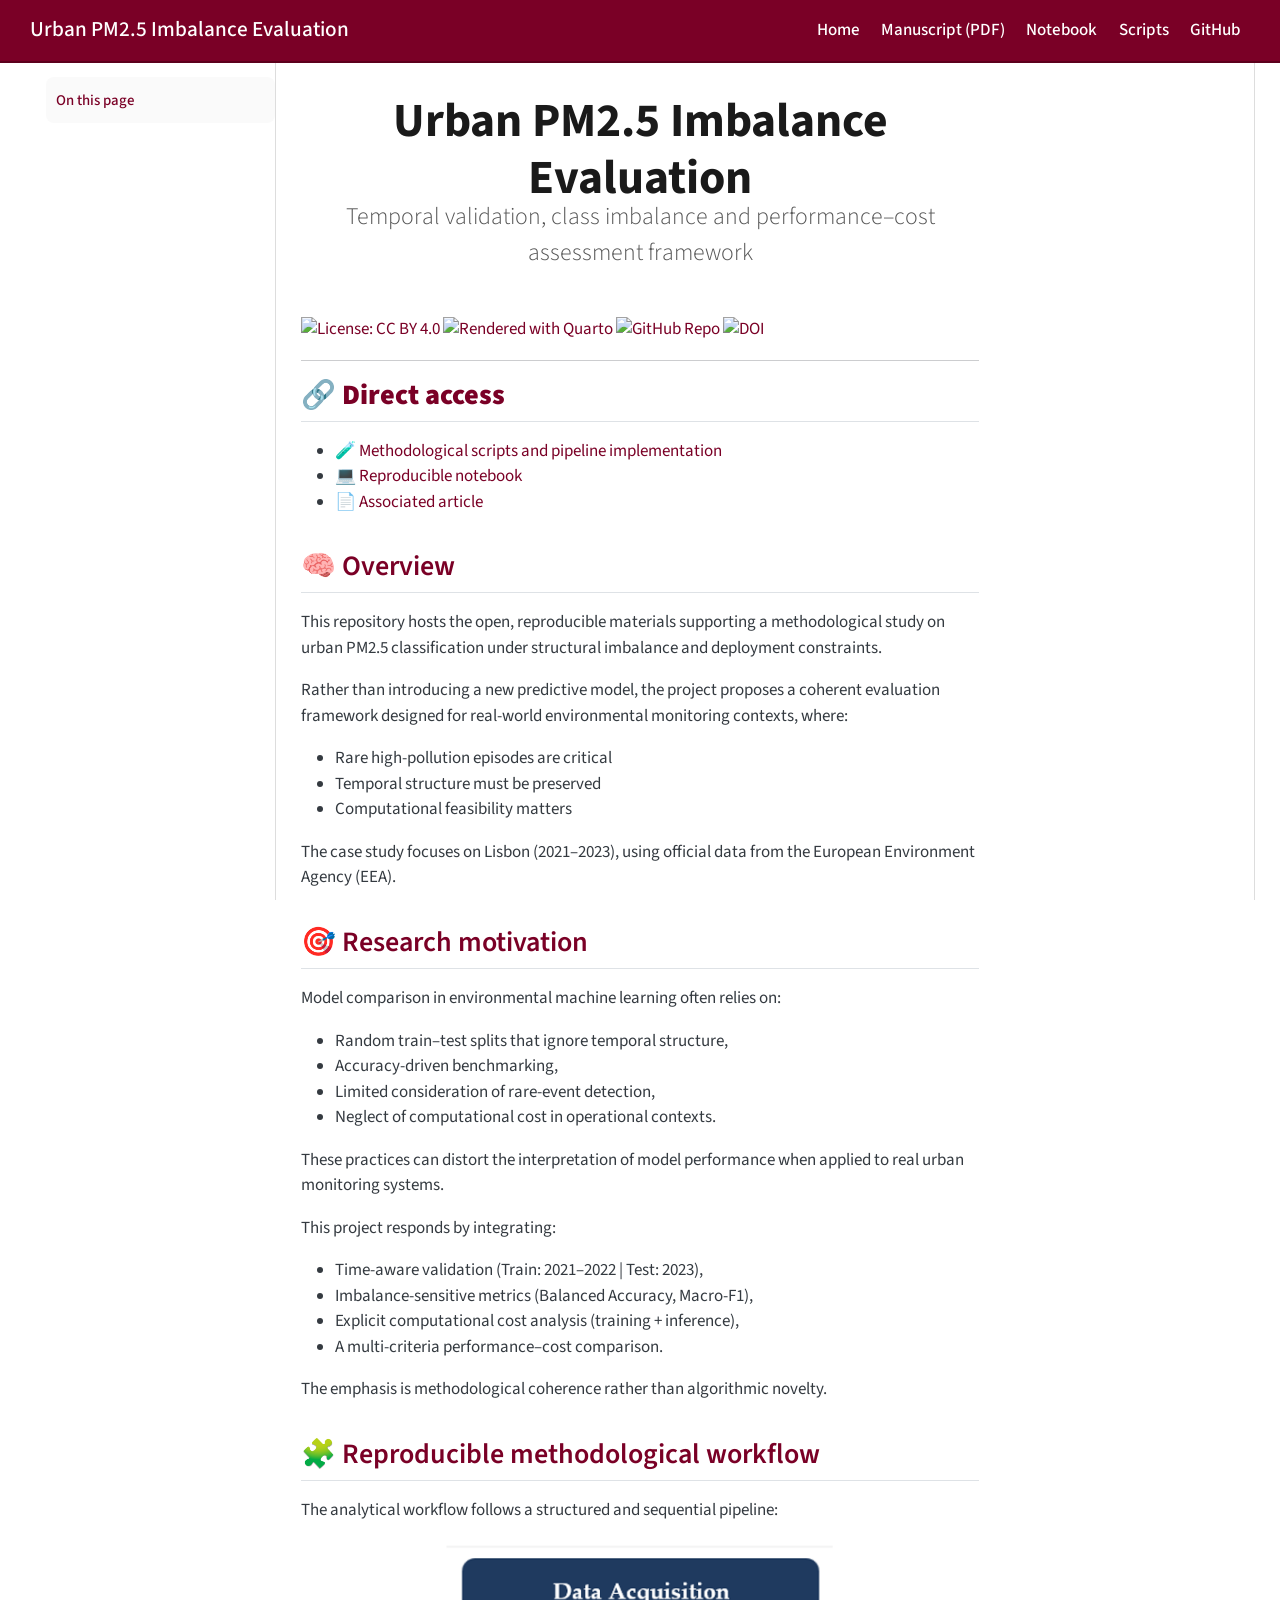
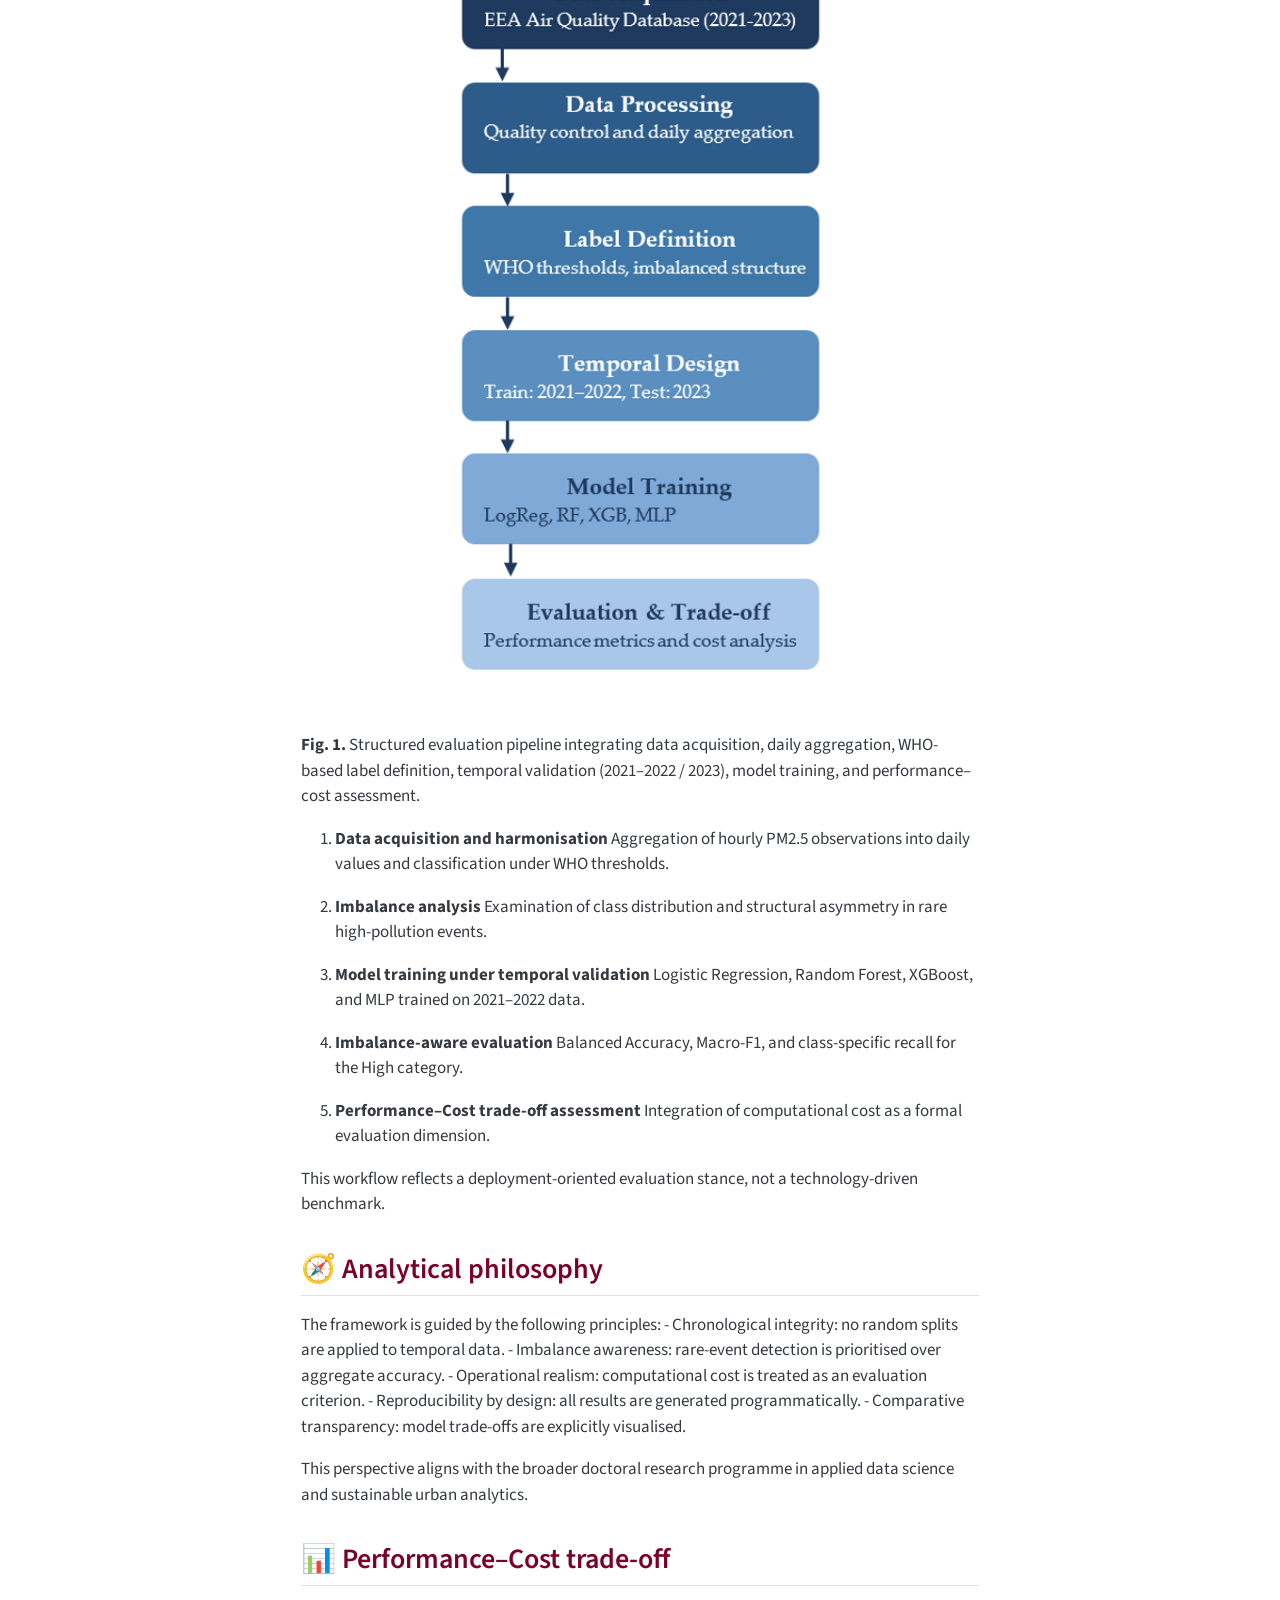
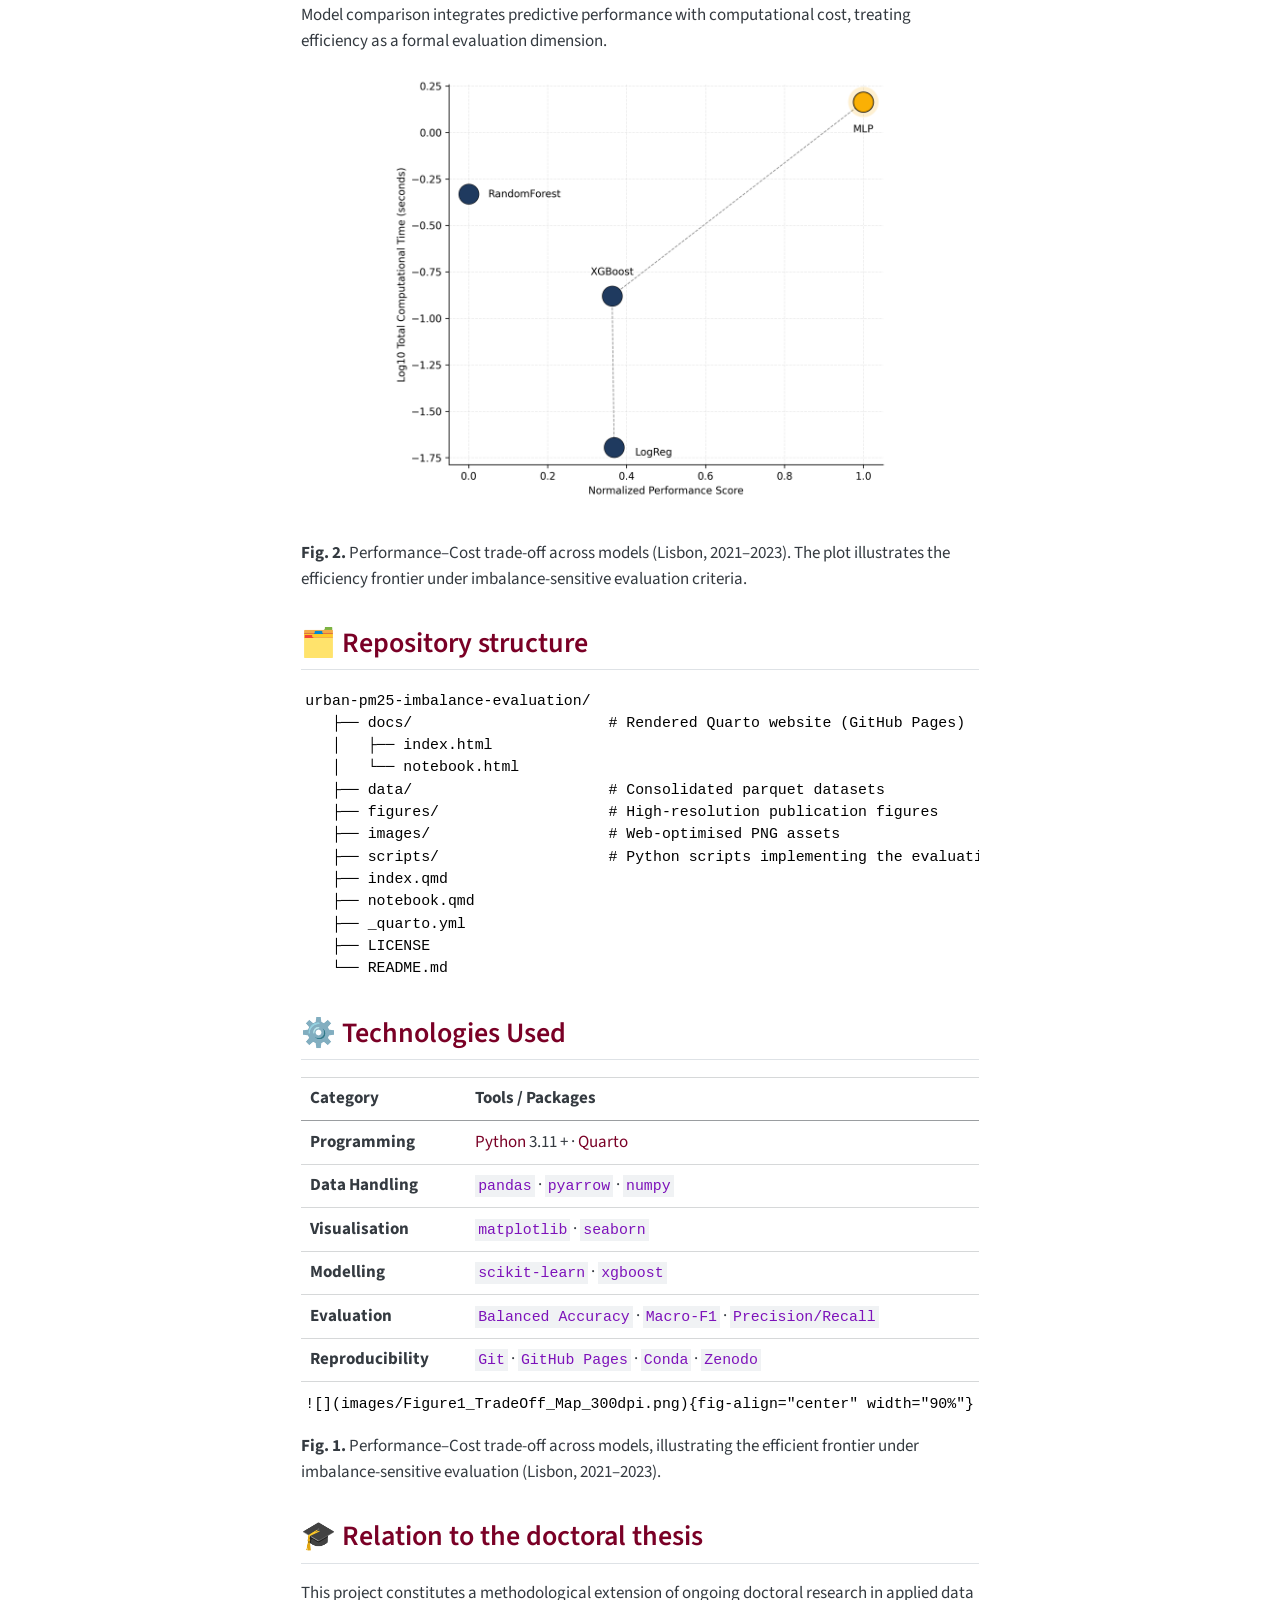
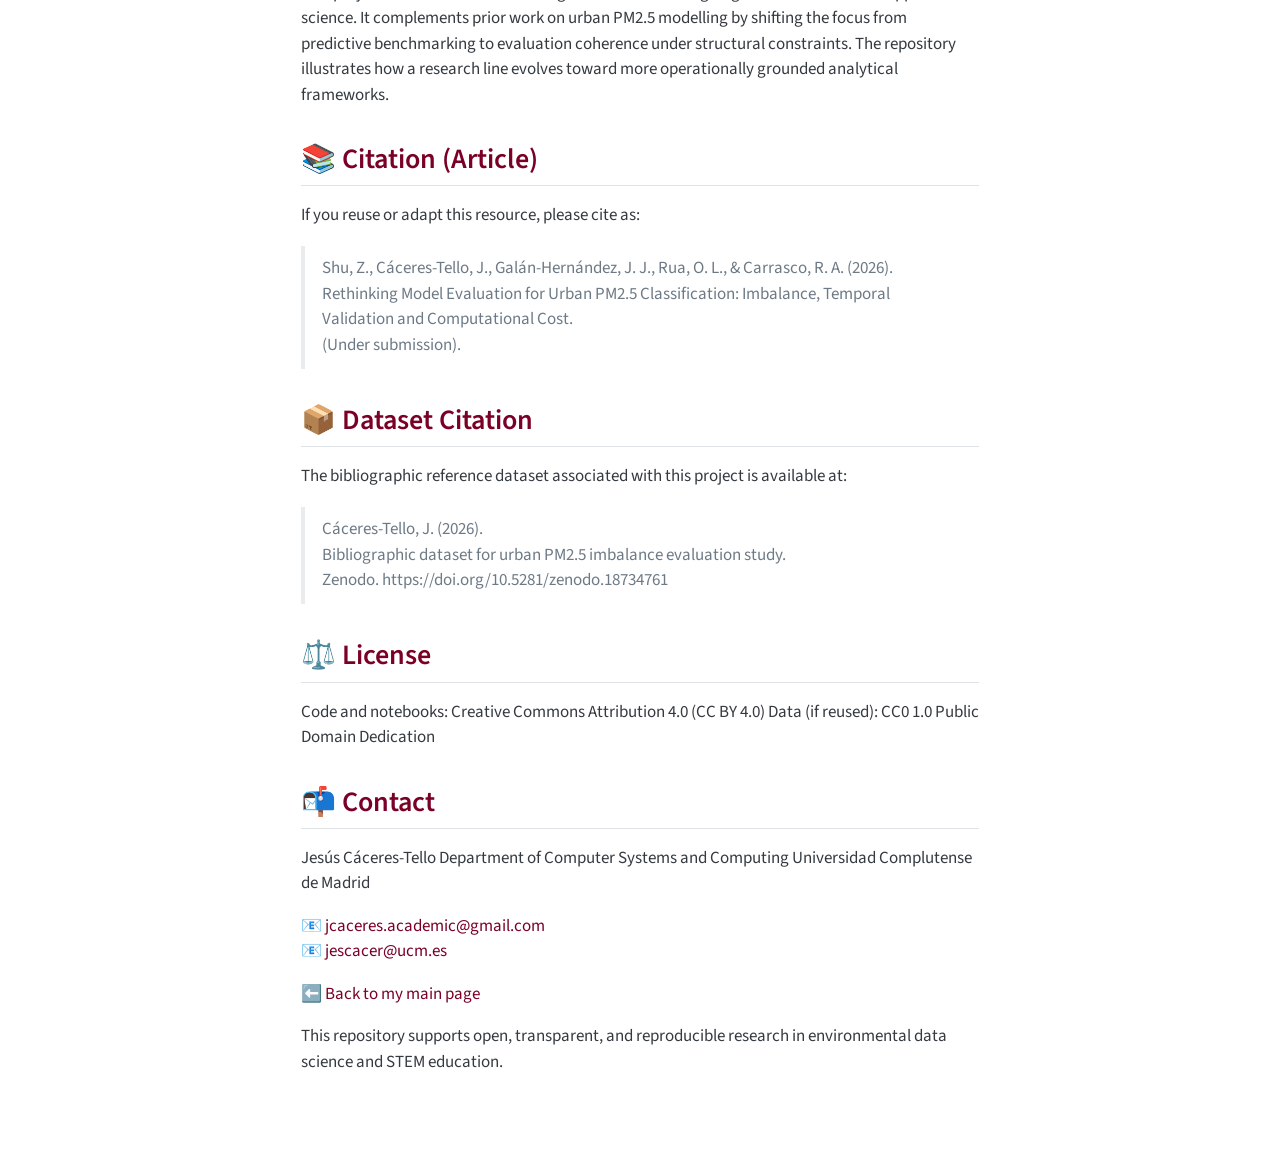
==== docs/index.html @ 517d203b "Initial version" ====
<!DOCTYPE html>
<html xmlns="http://www.w3.org/1999/xhtml" lang="en" xml:lang="en"><head>

<meta charset="utf-8">
<meta name="generator" content="quarto-1.8.27">

<meta name="viewport" content="width=device-width, initial-scale=1.0, user-scalable=yes">


<title>Urban PM2.5 Imbalance Evaluation</title>
<style>
code{white-space: pre-wrap;}
span.smallcaps{font-variant: small-caps;}
div.columns{display: flex; gap: min(4vw, 1.5em);}
div.column{flex: auto; overflow-x: auto;}
div.hanging-indent{margin-left: 1.5em; text-indent: -1.5em;}
ul.task-list{list-style: none;}
ul.task-list li input[type="checkbox"] {
  width: 0.8em;
  margin: 0 0.8em 0.2em -1em; /* quarto-specific, see https://github.com/quarto-dev/quarto-cli/issues/4556 */ 
  vertical-align: middle;
}
</style>


<script src="site_libs/quarto-nav/quarto-nav.js"></script>
<script src="site_libs/clipboard/clipboard.min.js"></script>
<script src="site_libs/quarto-html/quarto.js" type="module"></script>
<script src="site_libs/quarto-html/tabsets/tabsets.js" type="module"></script>
<script src="site_libs/quarto-html/axe/axe-check.js" type="module"></script>
<script src="site_libs/quarto-html/popper.min.js"></script>
<script src="site_libs/quarto-html/tippy.umd.min.js"></script>
<script src="site_libs/quarto-html/anchor.min.js"></script>
<link href="site_libs/quarto-html/tippy.css" rel="stylesheet">
<link href="site_libs/quarto-html/quarto-syntax-highlighting-ed96de9b727972fe78a7b5d16c58bf87.css" rel="stylesheet" id="quarto-text-highlighting-styles">
<script src="site_libs/bootstrap/bootstrap.min.js"></script>
<link href="site_libs/bootstrap/bootstrap-icons.css" rel="stylesheet">
<link href="site_libs/bootstrap/bootstrap-5ca95841a3693384d6c4ddac3ef14b6b.min.css" rel="stylesheet" append-hash="true" id="quarto-bootstrap" data-mode="light">
<script id="quarto-search-options" type="application/json">{
  "language": {
    "search-no-results-text": "No results",
    "search-matching-documents-text": "matching documents",
    "search-copy-link-title": "Copy link to search",
    "search-hide-matches-text": "Hide additional matches",
    "search-more-match-text": "more match in this document",
    "search-more-matches-text": "more matches in this document",
    "search-clear-button-title": "Clear",
    "search-text-placeholder": "",
    "search-detached-cancel-button-title": "Cancel",
    "search-submit-button-title": "Submit",
    "search-label": "Search"
  }
}</script>
<style>html{ scroll-behavior: smooth; }</style>


<link rel="stylesheet" href="styles.css">
</head>

<body class="floating nav-fixed quarto-light">

<div id="quarto-search-results"></div>
  <header id="quarto-header" class="headroom fixed-top">
    <nav class="navbar navbar-expand-lg " data-bs-theme="dark">
      <div class="navbar-container container-fluid">
      <div class="navbar-brand-container mx-auto">
    <a class="navbar-brand" href="./index.html">
    <span class="navbar-title">Urban PM2.5 Imbalance Evaluation</span>
    </a>
  </div>
          <button class="navbar-toggler" type="button" data-bs-toggle="collapse" data-bs-target="#navbarCollapse" aria-controls="navbarCollapse" role="menu" aria-expanded="false" aria-label="Toggle navigation" onclick="if (window.quartoToggleHeadroom) { window.quartoToggleHeadroom(); }">
  <span class="navbar-toggler-icon"></span>
</button>
          <div class="collapse navbar-collapse" id="navbarCollapse">
            <ul class="navbar-nav navbar-nav-scroll ms-auto">
  <li class="nav-item">
    <a class="nav-link active" href="./index.html" target="_self" aria-current="page"> <i class="bi bi-house" role="img">
</i> 
<span class="menu-text">Home</span></a>
  </li>  
  <li class="nav-item">
    <a class="nav-link" href="./article.pdf" target="_blank"> <i class="bi bi-file-earmark-text" role="img">
</i> 
<span class="menu-text">Manuscript (PDF)</span></a>
  </li>  
  <li class="nav-item">
    <a class="nav-link" href="./notebook.html" target="_self"> <i class="bi bi-laptop" role="img">
</i> 
<span class="menu-text">Notebook</span></a>
  </li>  
  <li class="nav-item">
    <a class="nav-link" href="./scripts.html" target="_self"> <i class="bi bi-code-slash" role="img">
</i> 
<span class="menu-text">Scripts</span></a>
  </li>  
  <li class="nav-item">
    <a class="nav-link" href="https://github.com/jcaceres-academic/urban-pm25-imbalance-evaluation" target="_blank"> <i class="bi bi-github" role="img">
</i> 
<span class="menu-text">GitHub</span></a>
  </li>  
</ul>
          </div> <!-- /navcollapse -->
            <div class="quarto-navbar-tools">
</div>
      </div> <!-- /container-fluid -->
    </nav>
</header>
<!-- content -->
<div id="quarto-content" class="quarto-container page-columns page-rows-contents page-layout-article page-navbar">
<!-- sidebar -->
  <nav id="quarto-sidebar" class="sidebar collapse collapse-horizontal quarto-sidebar-collapse-item sidebar-navigation floating overflow-auto">
    <nav id="TOC" role="doc-toc" class="toc-active">
    <h2 id="toc-title">On this page</h2>
   
  <ul class="collapse">
  <li><a href="#direct-access" id="toc-direct-access" class="nav-link active" data-scroll-target="#direct-access">🔗 <strong>Direct access</strong></a></li>
  <li><a href="#overview" id="toc-overview" class="nav-link" data-scroll-target="#overview">🧠 Overview</a></li>
  <li><a href="#research-motivation" id="toc-research-motivation" class="nav-link" data-scroll-target="#research-motivation">🎯 Research motivation</a></li>
  <li><a href="#reproducible-methodological-workflow" id="toc-reproducible-methodological-workflow" class="nav-link" data-scroll-target="#reproducible-methodological-workflow">🧩 Reproducible methodological workflow</a></li>
  <li><a href="#analytical-philosophy" id="toc-analytical-philosophy" class="nav-link" data-scroll-target="#analytical-philosophy">🧭 Analytical philosophy</a></li>
  <li><a href="#performancecost-trade-off" id="toc-performancecost-trade-off" class="nav-link" data-scroll-target="#performancecost-trade-off">📊 Performance–Cost trade-off</a></li>
  <li><a href="#repository-structure" id="toc-repository-structure" class="nav-link" data-scroll-target="#repository-structure">🗂️ Repository structure</a></li>
  <li><a href="#technologies-used" id="toc-technologies-used" class="nav-link" data-scroll-target="#technologies-used">⚙️ Technologies Used</a></li>
  <li><a href="#relation-to-the-doctoral-thesis" id="toc-relation-to-the-doctoral-thesis" class="nav-link" data-scroll-target="#relation-to-the-doctoral-thesis">🎓 Relation to the doctoral thesis</a></li>
  <li><a href="#citation-article" id="toc-citation-article" class="nav-link" data-scroll-target="#citation-article">📚 Citation (Article)</a></li>
  <li><a href="#dataset-citation" id="toc-dataset-citation" class="nav-link" data-scroll-target="#dataset-citation">📦 Dataset Citation</a></li>
  <li><a href="#license" id="toc-license" class="nav-link" data-scroll-target="#license">⚖️ License</a></li>
  <li><a href="#contact" id="toc-contact" class="nav-link" data-scroll-target="#contact">📬 Contact</a></li>
  </ul>
</nav>
</nav>
<div id="quarto-sidebar-glass" class="quarto-sidebar-collapse-item" data-bs-toggle="collapse" data-bs-target=".quarto-sidebar-collapse-item"></div>
<!-- margin-sidebar -->
    <div id="quarto-margin-sidebar" class="sidebar margin-sidebar zindex-bottom">
    </div>
<!-- main -->
<main class="content" id="quarto-document-content">

<header id="title-block-header" class="quarto-title-block default">
<div class="quarto-title">
<h1 class="title">Urban PM2.5 Imbalance Evaluation</h1>
<p class="subtitle lead">Temporal validation, class imbalance and performance–cost assessment framework</p>
</div>



<div class="quarto-title-meta">

    
  
    
  </div>
  


</header>


<p><a href="https://creativecommons.org/licenses/by/4.0/"><img src="https://img.shields.io/badge/License-CC%20BY%204.0-lightgrey.svg" class="img-fluid" alt="License: CC BY 4.0"></a> <a href="https://quarto.org/"><img src="https://img.shields.io/badge/Rendered_with-Quarto-4A90E2.svg" class="img-fluid" alt="Rendered with Quarto"></a> <a href="https://github.com/jcaceres-academic/urban-pm25-imbalance-evaluation"><img src="https://img.shields.io/badge/GitHub-Repository-black.svg" class="img-fluid" alt="GitHub Repo"></a> <a href="https://doi.org/10.5281/zenodo.18734761"><img src="https://img.shields.io/badge/DOI-10.5281%2Fzenodo.18734761-blue.svg" class="img-fluid" alt="DOI"></a></p>
<hr>
<section id="direct-access" class="level2">
<h2 class="anchored" data-anchor-id="direct-access">🔗 <strong>Direct access</strong></h2>
<ul>
<li>🧪 <a href="scripts.html">Methodological scripts and pipeline implementation</a></li>
<li>💻 <a href="notebook.html">Reproducible notebook</a></li>
<li>📄 <a href="">Associated article</a></li>
</ul>
</section>
<section id="overview" class="level2">
<h2 class="anchored" data-anchor-id="overview">🧠 Overview</h2>
<p>This repository hosts the open, reproducible materials supporting a methodological study on urban PM2.5 classification under structural imbalance and deployment constraints.</p>
<p>Rather than introducing a new predictive model, the project proposes a coherent evaluation framework designed for real-world environmental monitoring contexts, where:</p>
<ul>
<li>Rare high-pollution episodes are critical</li>
<li>Temporal structure must be preserved</li>
<li>Computational feasibility matters</li>
</ul>
<p>The case study focuses on Lisbon (2021–2023), using official data from the European Environment Agency (EEA).</p>
</section>
<section id="research-motivation" class="level2">
<h2 class="anchored" data-anchor-id="research-motivation">🎯 Research motivation</h2>
<p>Model comparison in environmental machine learning often relies on:</p>
<ul>
<li>Random train–test splits that ignore temporal structure,</li>
<li>Accuracy-driven benchmarking,</li>
<li>Limited consideration of rare-event detection,</li>
<li>Neglect of computational cost in operational contexts.</li>
</ul>
<p>These practices can distort the interpretation of model performance when applied to real urban monitoring systems.</p>
<p>This project responds by integrating:</p>
<ul>
<li>Time-aware validation (Train: 2021–2022 | Test: 2023),</li>
<li>Imbalance-sensitive metrics (Balanced Accuracy, Macro-F1),</li>
<li>Explicit computational cost analysis (training + inference),</li>
<li>A multi-criteria performance–cost comparison.</li>
</ul>
<p>The emphasis is methodological coherence rather than algorithmic novelty.</p>
</section>
<section id="reproducible-methodological-workflow" class="level2">
<h2 class="anchored" data-anchor-id="reproducible-methodological-workflow">🧩 Reproducible methodological workflow</h2>
<p>The analytical workflow follows a structured and sequential pipeline:</p>
<div class="quarto-figure quarto-figure-center">
<figure class="figure">
<p><img src="images/Fig1_pipeline.png" class="img-fluid quarto-figure quarto-figure-center figure-img" style="width:60.0%"></p>
</figure>
</div>
<p><strong>Fig. 1.</strong> Structured evaluation pipeline integrating data acquisition, daily aggregation, WHO-based label definition, temporal validation (2021–2022 / 2023), model training, and performance–cost assessment.</p>
<ol type="1">
<li><p><strong>Data acquisition and harmonisation</strong> Aggregation of hourly PM2.5 observations into daily values and classification under WHO thresholds.</p></li>
<li><p><strong>Imbalance analysis</strong> Examination of class distribution and structural asymmetry in rare high-pollution events.</p></li>
<li><p><strong>Model training under temporal validation</strong> Logistic Regression, Random Forest, XGBoost, and MLP trained on 2021–2022 data.</p></li>
<li><p><strong>Imbalance-aware evaluation</strong> Balanced Accuracy, Macro-F1, and class-specific recall for the High category.</p></li>
<li><p><strong>Performance–Cost trade-off assessment</strong> Integration of computational cost as a formal evaluation dimension.</p></li>
</ol>
<p>This workflow reflects a deployment-oriented evaluation stance, not a technology-driven benchmark.</p>
</section>
<section id="analytical-philosophy" class="level2">
<h2 class="anchored" data-anchor-id="analytical-philosophy">🧭 Analytical philosophy</h2>
<p>The framework is guided by the following principles: - Chronological integrity: no random splits are applied to temporal data. - Imbalance awareness: rare-event detection is prioritised over aggregate accuracy. - Operational realism: computational cost is treated as an evaluation criterion. - Reproducibility by design: all results are generated programmatically. - Comparative transparency: model trade-offs are explicitly visualised.</p>
<p>This perspective aligns with the broader doctoral research programme in applied data science and sustainable urban analytics.</p>
</section>
<section id="performancecost-trade-off" class="level2">
<h2 class="anchored" data-anchor-id="performancecost-trade-off">📊 Performance–Cost trade-off</h2>
<p>Model comparison integrates predictive performance with computational cost, treating efficiency as a formal evaluation dimension.</p>
<div class="quarto-figure quarto-figure-center">
<figure class="figure">
<p><img src="images/Fig4_Performance_Cost_Map.png" class="img-fluid quarto-figure quarto-figure-center figure-img" style="width:75.0%"></p>
</figure>
</div>
<p><strong>Fig. 2.</strong> Performance–Cost trade-off across models (Lisbon, 2021–2023). The plot illustrates the efficiency frontier under imbalance-sensitive evaluation criteria.</p>
</section>
<section id="repository-structure" class="level2">
<h2 class="anchored" data-anchor-id="repository-structure">🗂️ Repository structure</h2>
<pre class="text"><code>urban-pm25-imbalance-evaluation/
   ├── docs/                      # Rendered Quarto website (GitHub Pages)
   │   ├── index.html
   │   └── notebook.html
   ├── data/                      # Consolidated parquet datasets
   ├── figures/                   # High-resolution publication figures
   ├── images/                    # Web-optimised PNG assets
   ├── scripts/                   # Python scripts implementing the evaluation pipeline
   ├── index.qmd
   ├── notebook.qmd
   ├── _quarto.yml
   ├── LICENSE
   └── README.md</code></pre>
</section>
<section id="technologies-used" class="level2">
<h2 class="anchored" data-anchor-id="technologies-used">⚙️ Technologies Used</h2>
<table class="caption-top table">
<thead>
<tr class="header">
<th>Category</th>
<th>Tools / Packages</th>
</tr>
</thead>
<tbody>
<tr class="odd">
<td><strong>Programming</strong></td>
<td><a href="https://www.python.org/">Python</a> 3.11 + · <a href="https://quarto.org/">Quarto</a></td>
</tr>
<tr class="even">
<td><strong>Data Handling</strong></td>
<td><code>pandas</code> · <code>pyarrow</code> · <code>numpy</code></td>
</tr>
<tr class="odd">
<td><strong>Visualisation</strong></td>
<td><code>matplotlib</code> · <code>seaborn</code></td>
</tr>
<tr class="even">
<td><strong>Modelling</strong></td>
<td><code>scikit-learn</code> · <code>xgboost</code></td>
</tr>
<tr class="odd">
<td><strong>Evaluation</strong></td>
<td><code>Balanced Accuracy</code> · <code>Macro-F1</code> · <code>Precision/Recall</code></td>
</tr>
<tr class="even">
<td><strong>Reproducibility</strong></td>
<td><code>Git</code> · <code>GitHub Pages</code> · <code>Conda</code> · <code>Zenodo</code></td>
</tr>
</tbody>
</table>
<pre><code>![](images/Figure1_TradeOff_Map_300dpi.png){fig-align="center" width="90%"}</code></pre>
<p><strong>Fig. 1.</strong> Performance–Cost trade-off across models, illustrating the efficient frontier under imbalance-sensitive evaluation (Lisbon, 2021–2023).</p>
</section>
<section id="relation-to-the-doctoral-thesis" class="level2">
<h2 class="anchored" data-anchor-id="relation-to-the-doctoral-thesis">🎓 Relation to the doctoral thesis</h2>
<p>This project constitutes a methodological extension of ongoing doctoral research in applied data science. It complements prior work on urban PM2.5 modelling by shifting the focus from predictive benchmarking to evaluation coherence under structural constraints. The repository illustrates how a research line evolves toward more operationally grounded analytical frameworks.</p>
</section>
<section id="citation-article" class="level2">
<h2 class="anchored" data-anchor-id="citation-article">📚 Citation (Article)</h2>
<p>If you reuse or adapt this resource, please cite as:</p>
<blockquote class="blockquote">
<p>Shu, Z., Cáceres-Tello, J., Galán-Hernández, J. J., Rua, O. L., &amp; Carrasco, R. A. (2026).<br>
Rethinking Model Evaluation for Urban PM2.5 Classification: Imbalance, Temporal Validation and Computational Cost.<br>
(Under submission).</p>
</blockquote>
</section>
<section id="dataset-citation" class="level2">
<h2 class="anchored" data-anchor-id="dataset-citation">📦 Dataset Citation</h2>
<p>The bibliographic reference dataset associated with this project is available at:</p>
<blockquote class="blockquote">
<p>Cáceres-Tello, J. (2026).<br>
Bibliographic dataset for urban PM2.5 imbalance evaluation study.<br>
Zenodo. https://doi.org/10.5281/zenodo.18734761</p>
</blockquote>
</section>
<section id="license" class="level2">
<h2 class="anchored" data-anchor-id="license">⚖️ License</h2>
<p>Code and notebooks: Creative Commons Attribution 4.0 (CC BY 4.0) Data (if reused): CC0 1.0 Public Domain Dedication</p>
</section>
<section id="contact" class="level2">
<h2 class="anchored" data-anchor-id="contact">📬 Contact</h2>
<p>Jesús Cáceres-Tello Department of Computer Systems and Computing Universidad Complutense de Madrid</p>
<p>📧 <a href="mailto:jcaceres.academic@gmail.com">jcaceres.academic@gmail.com</a><br>
📧 <a href="mailto:jescacer@ucm.es">jescacer@ucm.es</a></p>
<p>⬅️ <a href="https://jcaceres-academic.github.io">Back to my main page</a></p>
<p>This repository supports open, transparent, and reproducible research in environmental data science and STEM education.</p>


</section>

</main> <!-- /main -->
<script id="quarto-html-after-body" type="application/javascript">
  window.document.addEventListener("DOMContentLoaded", function (event) {
    const icon = "";
    const anchorJS = new window.AnchorJS();
    anchorJS.options = {
      placement: 'right',
      icon: icon
    };
    anchorJS.add('.anchored');
    const isCodeAnnotation = (el) => {
      for (const clz of el.classList) {
        if (clz.startsWith('code-annotation-')) {                     
          return true;
        }
      }
      return false;
    }
    const onCopySuccess = function(e) {
      // button target
      const button = e.trigger;
      // don't keep focus
      button.blur();
      // flash "checked"
      button.classList.add('code-copy-button-checked');
      var currentTitle = button.getAttribute("title");
      button.setAttribute("title", "Copied!");
      let tooltip;
      if (window.bootstrap) {
        button.setAttribute("data-bs-toggle", "tooltip");
        button.setAttribute("data-bs-placement", "left");
        button.setAttribute("data-bs-title", "Copied!");
        tooltip = new bootstrap.Tooltip(button, 
          { trigger: "manual", 
            customClass: "code-copy-button-tooltip",
            offset: [0, -8]});
        tooltip.show();    
      }
      setTimeout(function() {
        if (tooltip) {
          tooltip.hide();
          button.removeAttribute("data-bs-title");
          button.removeAttribute("data-bs-toggle");
          button.removeAttribute("data-bs-placement");
        }
        button.setAttribute("title", currentTitle);
        button.classList.remove('code-copy-button-checked');
      }, 1000);
      // clear code selection
      e.clearSelection();
    }
    const getTextToCopy = function(trigger) {
      const outerScaffold = trigger.parentElement.cloneNode(true);
      const codeEl = outerScaffold.querySelector('code');
      for (const childEl of codeEl.children) {
        if (isCodeAnnotation(childEl)) {
          childEl.remove();
        }
      }
      return codeEl.innerText;
    }
    const clipboard = new window.ClipboardJS('.code-copy-button:not([data-in-quarto-modal])', {
      text: getTextToCopy
    });
    clipboard.on('success', onCopySuccess);
    if (window.document.getElementById('quarto-embedded-source-code-modal')) {
      const clipboardModal = new window.ClipboardJS('.code-copy-button[data-in-quarto-modal]', {
        text: getTextToCopy,
        container: window.document.getElementById('quarto-embedded-source-code-modal')
      });
      clipboardModal.on('success', onCopySuccess);
    }
      var localhostRegex = new RegExp(/^(?:http|https):\/\/localhost\:?[0-9]*\//);
      var mailtoRegex = new RegExp(/^mailto:/);
        var filterRegex = new RegExp("https:\/\/jcaceres-academic\.github\.io\/urban-pm25-imbalance-evaluation\/");
      var isInternal = (href) => {
          return filterRegex.test(href) || localhostRegex.test(href) || mailtoRegex.test(href);
      }
      // Inspect non-navigation links and adorn them if external
     var links = window.document.querySelectorAll('a[href]:not(.nav-link):not(.navbar-brand):not(.toc-action):not(.sidebar-link):not(.sidebar-item-toggle):not(.pagination-link):not(.no-external):not([aria-hidden]):not(.dropdown-item):not(.quarto-navigation-tool):not(.about-link)');
      for (var i=0; i<links.length; i++) {
        const link = links[i];
        if (!isInternal(link.href)) {
          // undo the damage that might have been done by quarto-nav.js in the case of
          // links that we want to consider external
          if (link.dataset.originalHref !== undefined) {
            link.href = link.dataset.originalHref;
          }
        }
      }
    function tippyHover(el, contentFn, onTriggerFn, onUntriggerFn) {
      const config = {
        allowHTML: true,
        maxWidth: 500,
        delay: 100,
        arrow: false,
        appendTo: function(el) {
            return el.parentElement;
        },
        interactive: true,
        interactiveBorder: 10,
        theme: 'quarto',
        placement: 'bottom-start',
      };
      if (contentFn) {
        config.content = contentFn;
      }
      if (onTriggerFn) {
        config.onTrigger = onTriggerFn;
      }
      if (onUntriggerFn) {
        config.onUntrigger = onUntriggerFn;
      }
      window.tippy(el, config); 
    }
    const noterefs = window.document.querySelectorAll('a[role="doc-noteref"]');
    for (var i=0; i<noterefs.length; i++) {
      const ref = noterefs[i];
      tippyHover(ref, function() {
        // use id or data attribute instead here
        let href = ref.getAttribute('data-footnote-href') || ref.getAttribute('href');
        try { href = new URL(href).hash; } catch {}
        const id = href.replace(/^#\/?/, "");
        const note = window.document.getElementById(id);
        if (note) {
          return note.innerHTML;
        } else {
          return "";
        }
      });
    }
    const xrefs = window.document.querySelectorAll('a.quarto-xref');
    const processXRef = (id, note) => {
      // Strip column container classes
      const stripColumnClz = (el) => {
        el.classList.remove("page-full", "page-columns");
        if (el.children) {
          for (const child of el.children) {
            stripColumnClz(child);
          }
        }
      }
      stripColumnClz(note)
      if (id === null || id.startsWith('sec-')) {
        // Special case sections, only their first couple elements
        const container = document.createElement("div");
        if (note.children && note.children.length > 2) {
          container.appendChild(note.children[0].cloneNode(true));
          for (let i = 1; i < note.children.length; i++) {
            const child = note.children[i];
            if (child.tagName === "P" && child.innerText === "") {
              continue;
            } else {
              container.appendChild(child.cloneNode(true));
              break;
            }
          }
          if (window.Quarto?.typesetMath) {
            window.Quarto.typesetMath(container);
          }
          return container.innerHTML
        } else {
          if (window.Quarto?.typesetMath) {
            window.Quarto.typesetMath(note);
          }
          return note.innerHTML;
        }
      } else {
        // Remove any anchor links if they are present
        const anchorLink = note.querySelector('a.anchorjs-link');
        if (anchorLink) {
          anchorLink.remove();
        }
        if (window.Quarto?.typesetMath) {
          window.Quarto.typesetMath(note);
        }
        if (note.classList.contains("callout")) {
          return note.outerHTML;
        } else {
          return note.innerHTML;
        }
      }
    }
    for (var i=0; i<xrefs.length; i++) {
      const xref = xrefs[i];
      tippyHover(xref, undefined, function(instance) {
        instance.disable();
        let url = xref.getAttribute('href');
        let hash = undefined; 
        if (url.startsWith('#')) {
          hash = url;
        } else {
          try { hash = new URL(url).hash; } catch {}
        }
        if (hash) {
          const id = hash.replace(/^#\/?/, "");
          const note = window.document.getElementById(id);
          if (note !== null) {
            try {
              const html = processXRef(id, note.cloneNode(true));
              instance.setContent(html);
            } finally {
              instance.enable();
              instance.show();
            }
          } else {
            // See if we can fetch this
            fetch(url.split('#')[0])
            .then(res => res.text())
            .then(html => {
              const parser = new DOMParser();
              const htmlDoc = parser.parseFromString(html, "text/html");
              const note = htmlDoc.getElementById(id);
              if (note !== null) {
                const html = processXRef(id, note);
                instance.setContent(html);
              } 
            }).finally(() => {
              instance.enable();
              instance.show();
            });
          }
        } else {
          // See if we can fetch a full url (with no hash to target)
          // This is a special case and we should probably do some content thinning / targeting
          fetch(url)
          .then(res => res.text())
          .then(html => {
            const parser = new DOMParser();
            const htmlDoc = parser.parseFromString(html, "text/html");
            const note = htmlDoc.querySelector('main.content');
            if (note !== null) {
              // This should only happen for chapter cross references
              // (since there is no id in the URL)
              // remove the first header
              if (note.children.length > 0 && note.children[0].tagName === "HEADER") {
                note.children[0].remove();
              }
              const html = processXRef(null, note);
              instance.setContent(html);
            } 
          }).finally(() => {
            instance.enable();
            instance.show();
          });
        }
      }, function(instance) {
      });
    }
        let selectedAnnoteEl;
        const selectorForAnnotation = ( cell, annotation) => {
          let cellAttr = 'data-code-cell="' + cell + '"';
          let lineAttr = 'data-code-annotation="' +  annotation + '"';
          const selector = 'span[' + cellAttr + '][' + lineAttr + ']';
          return selector;
        }
        const selectCodeLines = (annoteEl) => {
          const doc = window.document;
          const targetCell = annoteEl.getAttribute("data-target-cell");
          const targetAnnotation = annoteEl.getAttribute("data-target-annotation");
          const annoteSpan = window.document.querySelector(selectorForAnnotation(targetCell, targetAnnotation));
          const lines = annoteSpan.getAttribute("data-code-lines").split(",");
          const lineIds = lines.map((line) => {
            return targetCell + "-" + line;
          })
          let top = null;
          let height = null;
          let parent = null;
          if (lineIds.length > 0) {
              //compute the position of the single el (top and bottom and make a div)
              const el = window.document.getElementById(lineIds[0]);
              top = el.offsetTop;
              height = el.offsetHeight;
              parent = el.parentElement.parentElement;
            if (lineIds.length > 1) {
              const lastEl = window.document.getElementById(lineIds[lineIds.length - 1]);
              const bottom = lastEl.offsetTop + lastEl.offsetHeight;
              height = bottom - top;
            }
            if (top !== null && height !== null && parent !== null) {
              // cook up a div (if necessary) and position it 
              let div = window.document.getElementById("code-annotation-line-highlight");
              if (div === null) {
                div = window.document.createElement("div");
                div.setAttribute("id", "code-annotation-line-highlight");
                div.style.position = 'absolute';
                parent.appendChild(div);
              }
              div.style.top = top - 2 + "px";
              div.style.height = height + 4 + "px";
              div.style.left = 0;
              let gutterDiv = window.document.getElementById("code-annotation-line-highlight-gutter");
              if (gutterDiv === null) {
                gutterDiv = window.document.createElement("div");
                gutterDiv.setAttribute("id", "code-annotation-line-highlight-gutter");
                gutterDiv.style.position = 'absolute';
                const codeCell = window.document.getElementById(targetCell);
                const gutter = codeCell.querySelector('.code-annotation-gutter');
                gutter.appendChild(gutterDiv);
              }
              gutterDiv.style.top = top - 2 + "px";
              gutterDiv.style.height = height + 4 + "px";
            }
            selectedAnnoteEl = annoteEl;
          }
        };
        const unselectCodeLines = () => {
          const elementsIds = ["code-annotation-line-highlight", "code-annotation-line-highlight-gutter"];
          elementsIds.forEach((elId) => {
            const div = window.document.getElementById(elId);
            if (div) {
              div.remove();
            }
          });
          selectedAnnoteEl = undefined;
        };
          // Handle positioning of the toggle
      window.addEventListener(
        "resize",
        throttle(() => {
          elRect = undefined;
          if (selectedAnnoteEl) {
            selectCodeLines(selectedAnnoteEl);
          }
        }, 10)
      );
      function throttle(fn, ms) {
      let throttle = false;
      let timer;
        return (...args) => {
          if(!throttle) { // first call gets through
              fn.apply(this, args);
              throttle = true;
          } else { // all the others get throttled
              if(timer) clearTimeout(timer); // cancel #2
              timer = setTimeout(() => {
                fn.apply(this, args);
                timer = throttle = false;
              }, ms);
          }
        };
      }
        // Attach click handler to the DT
        const annoteDls = window.document.querySelectorAll('dt[data-target-cell]');
        for (const annoteDlNode of annoteDls) {
          annoteDlNode.addEventListener('click', (event) => {
            const clickedEl = event.target;
            if (clickedEl !== selectedAnnoteEl) {
              unselectCodeLines();
              const activeEl = window.document.querySelector('dt[data-target-cell].code-annotation-active');
              if (activeEl) {
                activeEl.classList.remove('code-annotation-active');
              }
              selectCodeLines(clickedEl);
              clickedEl.classList.add('code-annotation-active');
            } else {
              // Unselect the line
              unselectCodeLines();
              clickedEl.classList.remove('code-annotation-active');
            }
          });
        }
    const findCites = (el) => {
      const parentEl = el.parentElement;
      if (parentEl) {
        const cites = parentEl.dataset.cites;
        if (cites) {
          return {
            el,
            cites: cites.split(' ')
          };
        } else {
          return findCites(el.parentElement)
        }
      } else {
        return undefined;
      }
    };
    var bibliorefs = window.document.querySelectorAll('a[role="doc-biblioref"]');
    for (var i=0; i<bibliorefs.length; i++) {
      const ref = bibliorefs[i];
      const citeInfo = findCites(ref);
      if (citeInfo) {
        tippyHover(citeInfo.el, function() {
          var popup = window.document.createElement('div');
          citeInfo.cites.forEach(function(cite) {
            var citeDiv = window.document.createElement('div');
            citeDiv.classList.add('hanging-indent');
            citeDiv.classList.add('csl-entry');
            var biblioDiv = window.document.getElementById('ref-' + cite);
            if (biblioDiv) {
              citeDiv.innerHTML = biblioDiv.innerHTML;
            }
            popup.appendChild(citeDiv);
          });
          return popup.innerHTML;
        });
      }
    }
  });
  </script>
</div> <!-- /content -->




<script src="site_libs/quarto-html/zenscroll-min.js"></script>
</body></html>
---- docs/site_libs/quarto-html/tippy.css ----
.tippy-box[data-animation=fade][data-state=hidden]{opacity:0}[data-tippy-root]{max-width:calc(100vw - 10px)}.tippy-box{position:relative;background-color:#333;color:#fff;border-radius:4px;font-size:14px;line-height:1.4;white-space:normal;outline:0;transition-property:transform,visibility,opacity}.tippy-box[data-placement^=top]>.tippy-arrow{bottom:0}.tippy-box[data-placement^=top]>.tippy-arrow:before{bottom:-7px;left:0;border-width:8px 8px 0;border-top-color:initial;transform-origin:center top}.tippy-box[data-placement^=bottom]>.tippy-arrow{top:0}.tippy-box[data-placement^=bottom]>.tippy-arrow:before{top:-7px;left:0;border-width:0 8px 8px;border-bottom-color:initial;transform-origin:center bottom}.tippy-box[data-placement^=left]>.tippy-arrow{right:0}.tippy-box[data-placement^=left]>.tippy-arrow:before{border-width:8px 0 8px 8px;border-left-color:initial;right:-7px;transform-origin:center left}.tippy-box[data-placement^=right]>.tippy-arrow{left:0}.tippy-box[data-placement^=right]>.tippy-arrow:before{left:-7px;border-width:8px 8px 8px 0;border-right-color:initial;transform-origin:center right}.tippy-box[data-inertia][data-state=visible]{transition-timing-function:cubic-bezier(.54,1.5,.38,1.11)}.tippy-arrow{width:16px;height:16px;color:#333}.tippy-arrow:before{content:"";position:absolute;border-color:transparent;border-style:solid}.tippy-content{position:relative;padding:5px 9px;z-index:1}
---- docs/styles.css ----
/* ============================================================
   🔹 Títulos y subtítulos — tu configuración original
   ============================================================ */
.quarto-title-block .title {
  font-size: 2.8rem;
  font-weight: 700;
  color: #1a1a1a; 
  text-align: center;
  margin-bottom: 0.4em;
}

.quarto-title-block .subtitle {
  font-size: 1.4rem;
  color: #555;
  text-align: center;
  margin-top: -0.3em;
  margin-bottom: 1.2em;
}

.quarto-title-block .quarto-title-authors {
  text-align: center;
}

/* ============================================================
   🔹 Estilo del índice lateral (TOC)
   ============================================================ */
.sidebar-title {
  font-size: 1.1rem;
  font-weight: 700;
  color: #1a1a1a;
  text-transform: none;
  margin-bottom: 0.6em; 
}

.sidebar {
  border-right: 1px solid #ddd;
}

.sidebar nav {
  padding-right: 0.5em;
}


/* ============================================================
   🔹 Barra de navegación superior (burdeos institucional)
   ============================================================ */
.navbar {
  background-color: #7A0026 !important;   /* burdeos UCM */
  color: white !important;
  border-bottom: 2px solid #5c001c;
}

.navbar a,
.navbar-nav .nav-link {
  color: white !important;
  font-weight: 500;
}

.navbar a:hover,
.navbar-nav .nav-link:hover {
  color: #f8d7da !important;             /* rosa claro al hover */
}

/* ============================================================
   🔹 Encabezados generales dentro del contenido
   ============================================================ */
h1, h2, h3 {
  color: #7A0026;
}

/* ============================================================
   🔹 Enlaces y efectos hover
   ============================================================ */
a {
  color: #7A0026;
  text-decoration: none;
}

a:hover {
  color: #9C0032;
  text-decoration: underline;
}

/* ============================================================
   🔹 Estilo del TOC (sidebar) para integrarlo visualmente
   ============================================================ */
#TOC {
  background: #fafafa;
  padding: 10px;
  border-radius: 8px;
}

/* ============================================================
   🔹 Footer opcional
   ============================================================ */
.footer {
  background-color: #7A0026;
  color: white;
  text-align: center;
  padding: 10px 0;
  margin-top: 2em;
  font-size: 0.9rem;
}

.footer a {
  color: #f8d7da;
}

.footer a:hover {
  color: #fff;
}
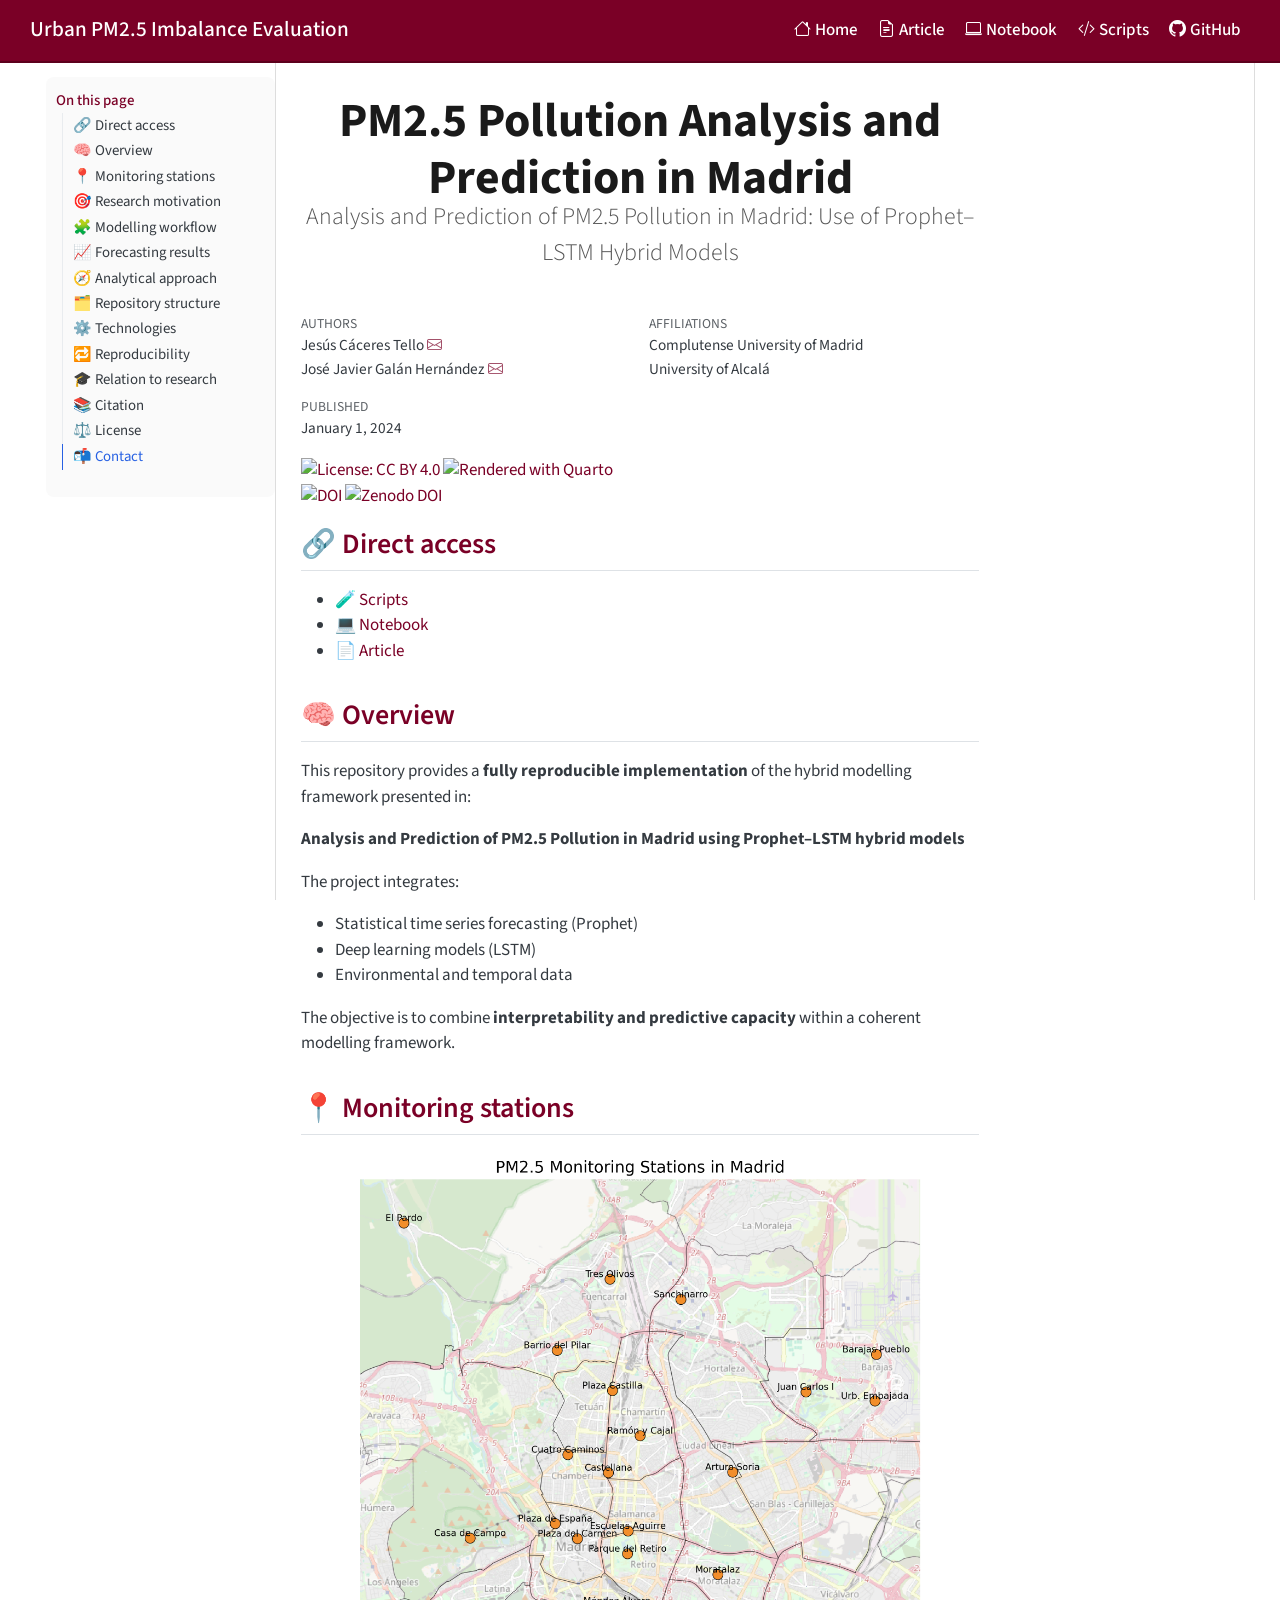
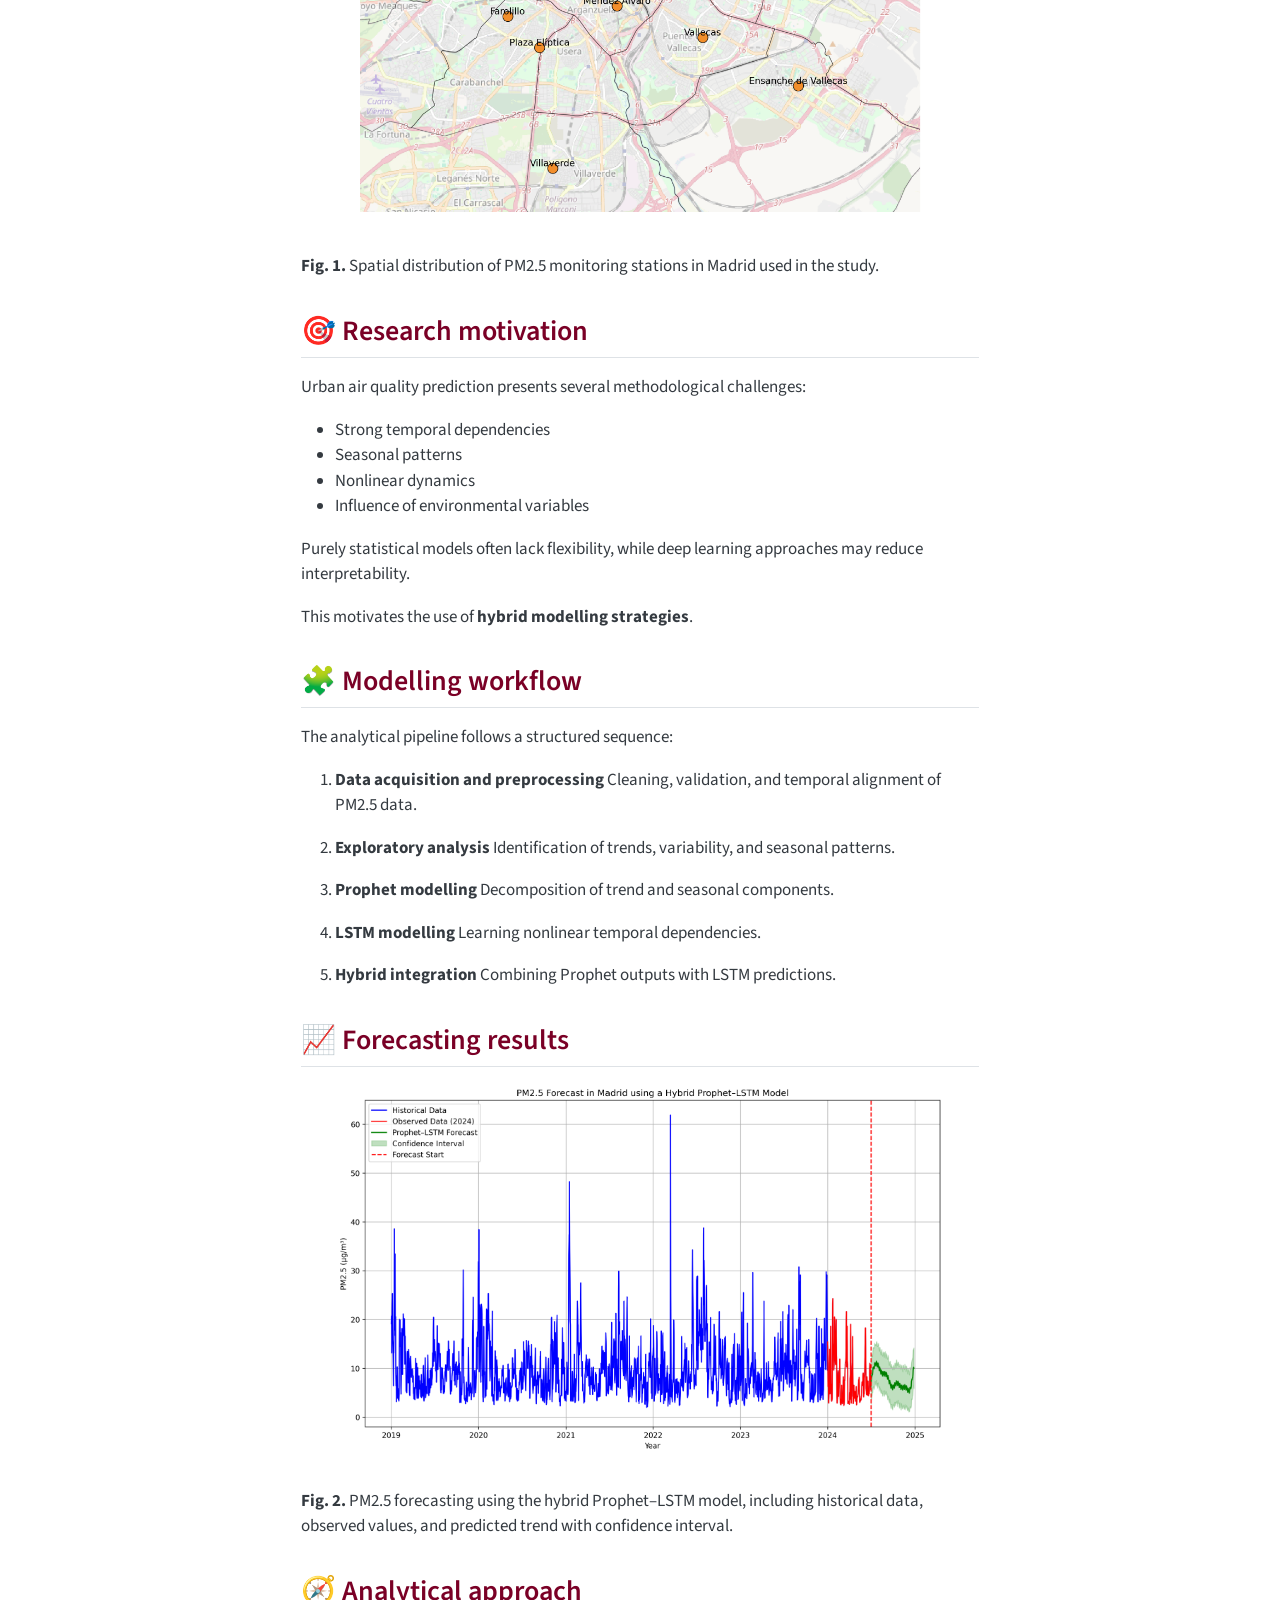
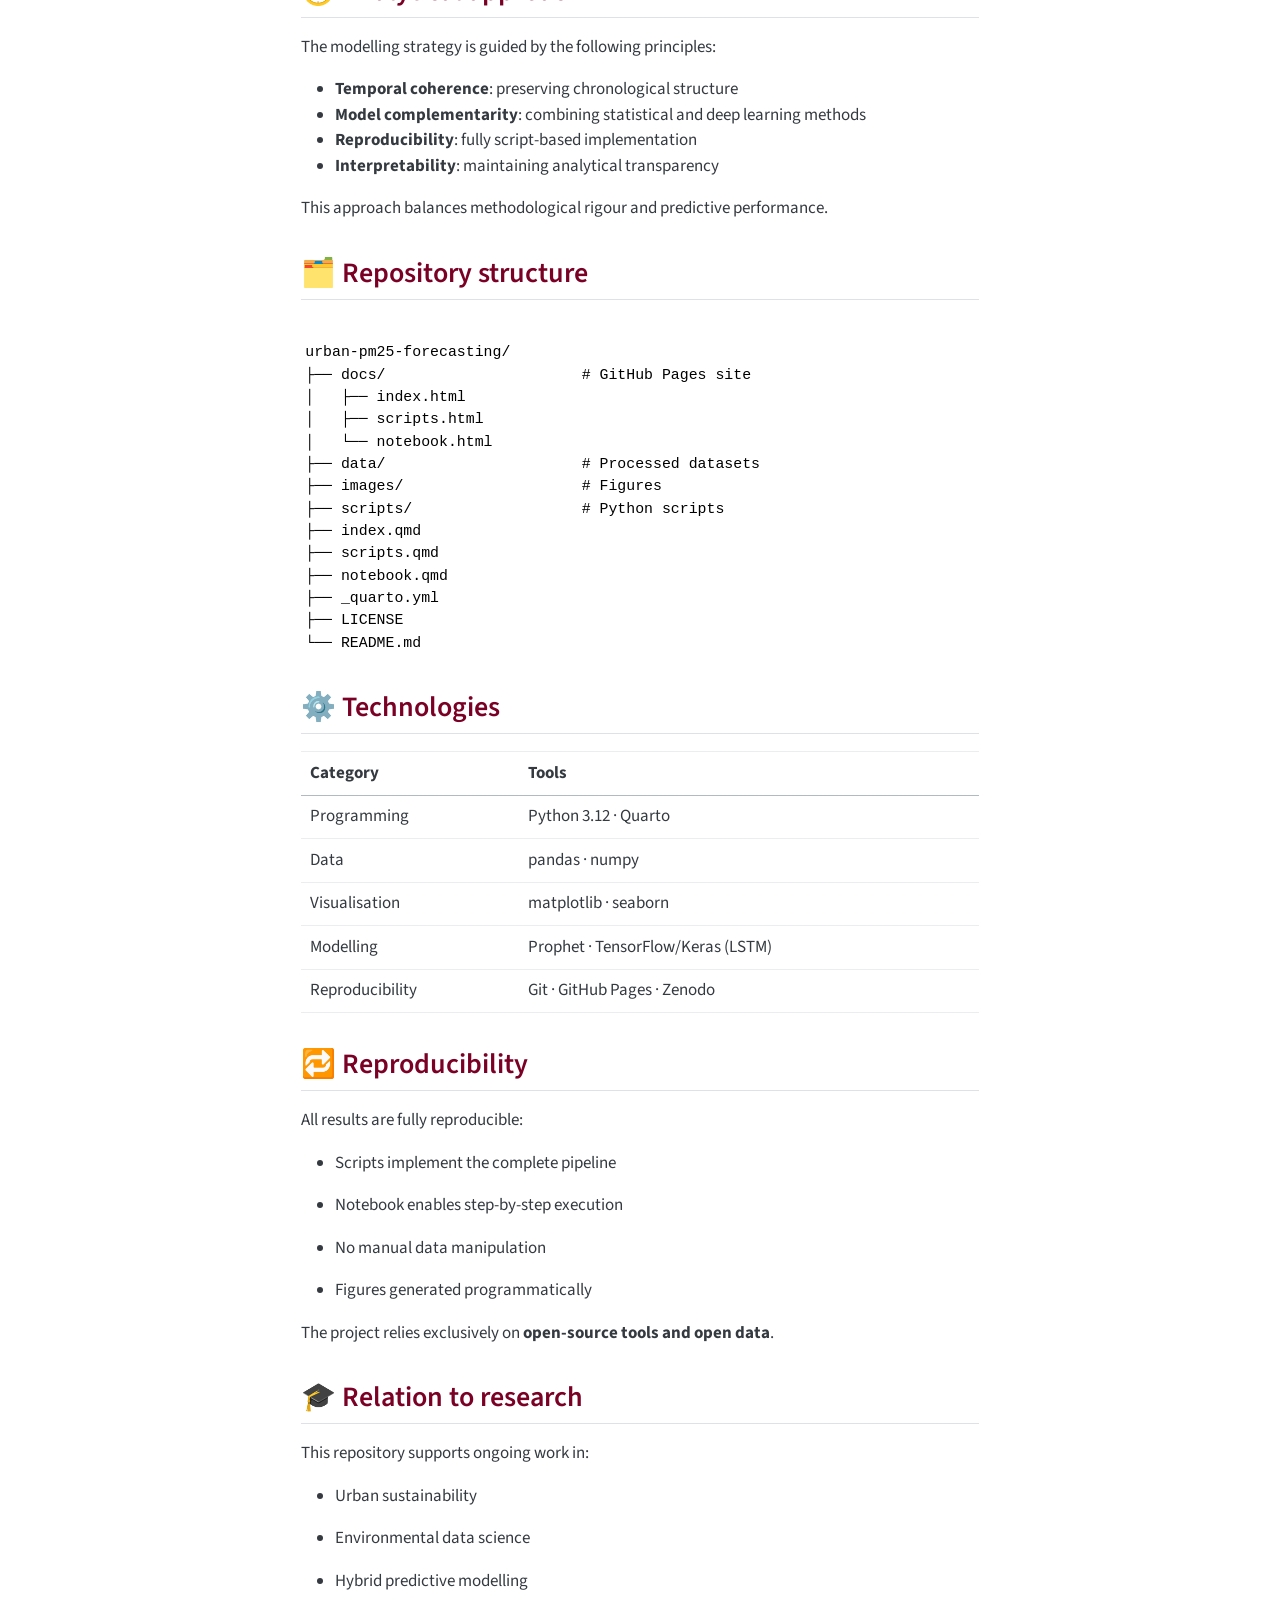
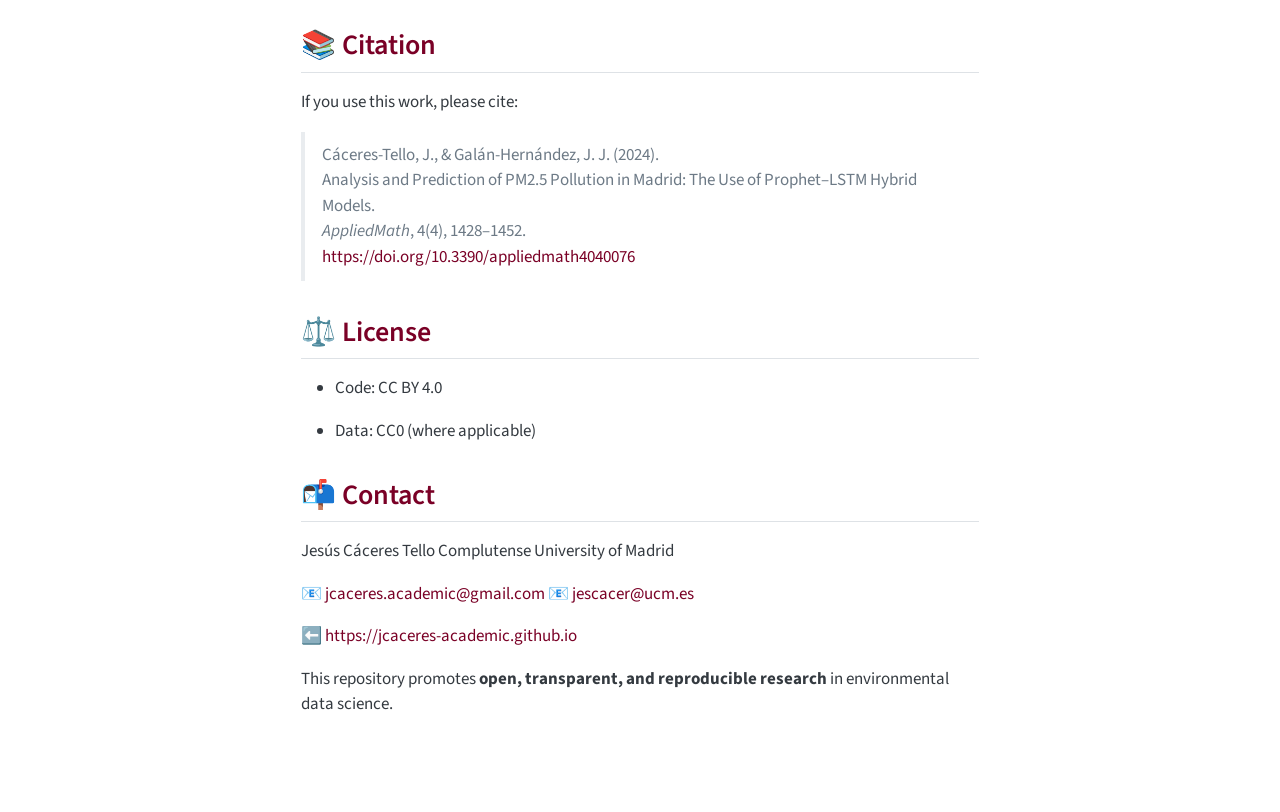
==== commit fe0c7862: "First version" ====
--- a/docs/index.html
+++ b/docs/index.html
@@ -2,12 +2,15 @@
 <html xmlns="http://www.w3.org/1999/xhtml" lang="en" xml:lang="en"><head>
 
 <meta charset="utf-8">
-<meta name="generator" content="quarto-1.8.27">
+<meta name="generator" content="quarto-1.5.57">
 
 <meta name="viewport" content="width=device-width, initial-scale=1.0, user-scalable=yes">
 
-
-<title>Urban PM2.5 Imbalance Evaluation</title>
+<meta name="author" content="Jesús Cáceres Tello">
+<meta name="author" content="José Javier Galán Hernández">
+<meta name="dcterms.date" content="2024-01-01">
+
+<title>PM2.5 Pollution Analysis and Prediction in Madrid – Urban PM2.5 Imbalance Evaluation</title>
 <style>
 code{white-space: pre-wrap;}
 span.smallcaps{font-variant: small-caps;}
@@ -25,17 +28,15 @@
 
 <script src="site_libs/quarto-nav/quarto-nav.js"></script>
 <script src="site_libs/clipboard/clipboard.min.js"></script>
-<script src="site_libs/quarto-html/quarto.js" type="module"></script>
-<script src="site_libs/quarto-html/tabsets/tabsets.js" type="module"></script>
-<script src="site_libs/quarto-html/axe/axe-check.js" type="module"></script>
+<script src="site_libs/quarto-html/quarto.js"></script>
 <script src="site_libs/quarto-html/popper.min.js"></script>
 <script src="site_libs/quarto-html/tippy.umd.min.js"></script>
 <script src="site_libs/quarto-html/anchor.min.js"></script>
 <link href="site_libs/quarto-html/tippy.css" rel="stylesheet">
-<link href="site_libs/quarto-html/quarto-syntax-highlighting-ed96de9b727972fe78a7b5d16c58bf87.css" rel="stylesheet" id="quarto-text-highlighting-styles">
+<link href="site_libs/quarto-html/quarto-syntax-highlighting.css" rel="stylesheet" id="quarto-text-highlighting-styles">
 <script src="site_libs/bootstrap/bootstrap.min.js"></script>
 <link href="site_libs/bootstrap/bootstrap-icons.css" rel="stylesheet">
-<link href="site_libs/bootstrap/bootstrap-5ca95841a3693384d6c4ddac3ef14b6b.min.css" rel="stylesheet" append-hash="true" id="quarto-bootstrap" data-mode="light">
+<link href="site_libs/bootstrap/bootstrap.min.css" rel="stylesheet" id="quarto-bootstrap" data-mode="light">
 <script id="quarto-search-options" type="application/json">{
   "language": {
     "search-no-results-text": "No results",
@@ -57,7 +58,7 @@
 <link rel="stylesheet" href="styles.css">
 </head>
 
-<body class="floating nav-fixed quarto-light">
+<body class="floating nav-fixed">
 
 <div id="quarto-search-results"></div>
   <header id="quarto-header" class="headroom fixed-top">
@@ -79,9 +80,9 @@
 <span class="menu-text">Home</span></a>
   </li>  
   <li class="nav-item">
-    <a class="nav-link" href="./article.pdf" target="_blank"> <i class="bi bi-file-earmark-text" role="img">
+    <a class="nav-link" href="https://doi.org/10.3390/appliedmath4040076" target="_blank"> <i class="bi bi-file-earmark-text" role="img">
 </i> 
-<span class="menu-text">Manuscript (PDF)</span></a>
+<span class="menu-text">Article</span></a>
   </li>  
   <li class="nav-item">
     <a class="nav-link" href="./notebook.html" target="_self"> <i class="bi bi-laptop" role="img">
@@ -113,17 +114,18 @@
     <h2 id="toc-title">On this page</h2>
    
   <ul class="collapse">
-  <li><a href="#direct-access" id="toc-direct-access" class="nav-link active" data-scroll-target="#direct-access">🔗 <strong>Direct access</strong></a></li>
+  <li><a href="#direct-access" id="toc-direct-access" class="nav-link active" data-scroll-target="#direct-access">🔗 Direct access</a></li>
   <li><a href="#overview" id="toc-overview" class="nav-link" data-scroll-target="#overview">🧠 Overview</a></li>
+  <li><a href="#monitoring-stations" id="toc-monitoring-stations" class="nav-link" data-scroll-target="#monitoring-stations">📍 Monitoring stations</a></li>
   <li><a href="#research-motivation" id="toc-research-motivation" class="nav-link" data-scroll-target="#research-motivation">🎯 Research motivation</a></li>
-  <li><a href="#reproducible-methodological-workflow" id="toc-reproducible-methodological-workflow" class="nav-link" data-scroll-target="#reproducible-methodological-workflow">🧩 Reproducible methodological workflow</a></li>
-  <li><a href="#analytical-philosophy" id="toc-analytical-philosophy" class="nav-link" data-scroll-target="#analytical-philosophy">🧭 Analytical philosophy</a></li>
-  <li><a href="#performancecost-trade-off" id="toc-performancecost-trade-off" class="nav-link" data-scroll-target="#performancecost-trade-off">📊 Performance–Cost trade-off</a></li>
+  <li><a href="#modelling-workflow" id="toc-modelling-workflow" class="nav-link" data-scroll-target="#modelling-workflow">🧩 Modelling workflow</a></li>
+  <li><a href="#forecasting-results" id="toc-forecasting-results" class="nav-link" data-scroll-target="#forecasting-results">📈 Forecasting results</a></li>
+  <li><a href="#analytical-approach" id="toc-analytical-approach" class="nav-link" data-scroll-target="#analytical-approach">🧭 Analytical approach</a></li>
   <li><a href="#repository-structure" id="toc-repository-structure" class="nav-link" data-scroll-target="#repository-structure">🗂️ Repository structure</a></li>
-  <li><a href="#technologies-used" id="toc-technologies-used" class="nav-link" data-scroll-target="#technologies-used">⚙️ Technologies Used</a></li>
-  <li><a href="#relation-to-the-doctoral-thesis" id="toc-relation-to-the-doctoral-thesis" class="nav-link" data-scroll-target="#relation-to-the-doctoral-thesis">🎓 Relation to the doctoral thesis</a></li>
-  <li><a href="#citation-article" id="toc-citation-article" class="nav-link" data-scroll-target="#citation-article">📚 Citation (Article)</a></li>
-  <li><a href="#dataset-citation" id="toc-dataset-citation" class="nav-link" data-scroll-target="#dataset-citation">📦 Dataset Citation</a></li>
+  <li><a href="#technologies" id="toc-technologies" class="nav-link" data-scroll-target="#technologies">⚙️ Technologies</a></li>
+  <li><a href="#reproducibility" id="toc-reproducibility" class="nav-link" data-scroll-target="#reproducibility">🔁 Reproducibility</a></li>
+  <li><a href="#relation-to-research" id="toc-relation-to-research" class="nav-link" data-scroll-target="#relation-to-research">🎓 Relation to research</a></li>
+  <li><a href="#citation" id="toc-citation" class="nav-link" data-scroll-target="#citation">📚 Citation</a></li>
   <li><a href="#license" id="toc-license" class="nav-link" data-scroll-target="#license">⚖️ License</a></li>
   <li><a href="#contact" id="toc-contact" class="nav-link" data-scroll-target="#contact">📬 Contact</a></li>
   </ul>
@@ -138,15 +140,42 @@
 
 <header id="title-block-header" class="quarto-title-block default">
 <div class="quarto-title">
-<h1 class="title">Urban PM2.5 Imbalance Evaluation</h1>
-<p class="subtitle lead">Temporal validation, class imbalance and performance–cost assessment framework</p>
+<h1 class="title">PM2.5 Pollution Analysis and Prediction in Madrid</h1>
+<p class="subtitle lead">Analysis and Prediction of PM2.5 Pollution in Madrid: Use of Prophet–LSTM Hybrid Models</p>
 </div>
 
 
+<div class="quarto-title-meta-author">
+  <div class="quarto-title-meta-heading">Authors</div>
+  <div class="quarto-title-meta-heading">Affiliations</div>
+  
+    <div class="quarto-title-meta-contents">
+    <p class="author">Jesús Cáceres Tello <a href="mailto:jcaceres.academic@gmail.com" class="quarto-title-author-email"><i class="bi bi-envelope"></i></a> </p>
+  </div>
+  <div class="quarto-title-meta-contents">
+        <p class="affiliation">
+            Complutense University of Madrid
+          </p>
+      </div>
+    <div class="quarto-title-meta-contents">
+    <p class="author">José Javier Galán Hernández <a href="mailto:jose.galan@uah.es" class="quarto-title-author-email"><i class="bi bi-envelope"></i></a> </p>
+  </div>
+  <div class="quarto-title-meta-contents">
+        <p class="affiliation">
+            University of Alcalá
+          </p>
+      </div>
+  </div>
 
 <div class="quarto-title-meta">
 
-    
+      
+    <div>
+    <div class="quarto-title-meta-heading">Published</div>
+    <div class="quarto-title-meta-contents">
+      <p class="date">January 1, 2024</p>
+    </div>
+  </div>
   
     
   </div>
@@ -156,410 +185,416 @@
 </header>
 
 
-<p><a href="https://creativecommons.org/licenses/by/4.0/"><img src="https://img.shields.io/badge/License-CC%20BY%204.0-lightgrey.svg" class="img-fluid" alt="License: CC BY 4.0"></a> <a href="https://quarto.org/"><img src="https://img.shields.io/badge/Rendered_with-Quarto-4A90E2.svg" class="img-fluid" alt="Rendered with Quarto"></a> <a href="https://github.com/jcaceres-academic/urban-pm25-imbalance-evaluation"><img src="https://img.shields.io/badge/GitHub-Repository-black.svg" class="img-fluid" alt="GitHub Repo"></a> <a href="https://doi.org/10.5281/zenodo.18734761"><img src="https://img.shields.io/badge/DOI-10.5281%2Fzenodo.18734761-blue.svg" class="img-fluid" alt="DOI"></a></p>
-<hr>
+<p><a href="https://creativecommons.org/licenses/by/4.0/"><img src="https://img.shields.io/badge/License-CC%20BY%204.0-lightgrey.svg" class="img-fluid" alt="License: CC BY 4.0"></a> <a href="https://quarto.org/"><img src="https://img.shields.io/badge/Rendered_with-Quarto-4A90E2.svg" class="img-fluid" alt="Rendered with Quarto"></a><br>
+<a href="https://doi.org/10.3390/appliedmath4040076"><img src="https://img.shields.io/badge/DOI-10.3390%2Fappliedmath4040076-blue.svg" class="img-fluid" alt="DOI"></a> <a href="https://doi.org/10.5281/zenodo.19659982"><img src="https://zenodo.org/badge/DOI/10.5281/zenodo.19659982.svg" class="img-fluid" alt="Zenodo DOI"></a></p>
 <section id="direct-access" class="level2">
-<h2 class="anchored" data-anchor-id="direct-access">🔗 <strong>Direct access</strong></h2>
+<h2 class="anchored" data-anchor-id="direct-access">🔗 Direct access</h2>
 <ul>
-<li>🧪 <a href="scripts.html">Methodological scripts and pipeline implementation</a></li>
-<li>💻 <a href="notebook.html">Reproducible notebook</a></li>
-<li>📄 <a href="">Associated article</a></li>
+<li>🧪 <a href="scripts.html">Scripts</a></li>
+<li>💻 <a href="notebook.html">Notebook</a></li>
+<li>📄 <a href="https://doi.org/10.3390/appliedmath4040076">Article</a></li>
 </ul>
 </section>
 <section id="overview" class="level2">
 <h2 class="anchored" data-anchor-id="overview">🧠 Overview</h2>
-<p>This repository hosts the open, reproducible materials supporting a methodological study on urban PM2.5 classification under structural imbalance and deployment constraints.</p>
-<p>Rather than introducing a new predictive model, the project proposes a coherent evaluation framework designed for real-world environmental monitoring contexts, where:</p>
+<p>This repository provides a <strong>fully reproducible implementation</strong> of the hybrid modelling framework presented in:</p>
+<p><strong>Analysis and Prediction of PM2.5 Pollution in Madrid using Prophet–LSTM hybrid models</strong></p>
+<p>The project integrates:</p>
 <ul>
-<li>Rare high-pollution episodes are critical</li>
-<li>Temporal structure must be preserved</li>
-<li>Computational feasibility matters</li>
+<li>Statistical time series forecasting (Prophet)</li>
+<li>Deep learning models (LSTM)</li>
+<li>Environmental and temporal data</li>
 </ul>
-<p>The case study focuses on Lisbon (2021–2023), using official data from the European Environment Agency (EEA).</p>
+<p>The objective is to combine <strong>interpretability and predictive capacity</strong> within a coherent modelling framework.</p>
+</section>
+<section id="monitoring-stations" class="level2">
+<h2 class="anchored" data-anchor-id="monitoring-stations">📍 Monitoring stations</h2>
+<div class="quarto-figure quarto-figure-center">
+<figure class="figure">
+<p><img src="images/Fig_PM25_Stations_Madrid.png" class="img-fluid quarto-figure quarto-figure-center figure-img" style="width:85.0%"></p>
+</figure>
+</div>
+<p><strong>Fig. 1.</strong> Spatial distribution of PM2.5 monitoring stations in Madrid used in the study.</p>
 </section>
 <section id="research-motivation" class="level2">
 <h2 class="anchored" data-anchor-id="research-motivation">🎯 Research motivation</h2>
-<p>Model comparison in environmental machine learning often relies on:</p>
+<p>Urban air quality prediction presents several methodological challenges:</p>
 <ul>
-<li>Random train–test splits that ignore temporal structure,</li>
-<li>Accuracy-driven benchmarking,</li>
-<li>Limited consideration of rare-event detection,</li>
-<li>Neglect of computational cost in operational contexts.</li>
+<li>Strong temporal dependencies</li>
+<li>Seasonal patterns</li>
+<li>Nonlinear dynamics</li>
+<li>Influence of environmental variables</li>
 </ul>
-<p>These practices can distort the interpretation of model performance when applied to real urban monitoring systems.</p>
-<p>This project responds by integrating:</p>
-<ul>
-<li>Time-aware validation (Train: 2021–2022 | Test: 2023),</li>
-<li>Imbalance-sensitive metrics (Balanced Accuracy, Macro-F1),</li>
-<li>Explicit computational cost analysis (training + inference),</li>
-<li>A multi-criteria performance–cost comparison.</li>
-</ul>
-<p>The emphasis is methodological coherence rather than algorithmic novelty.</p>
-</section>
-<section id="reproducible-methodological-workflow" class="level2">
-<h2 class="anchored" data-anchor-id="reproducible-methodological-workflow">🧩 Reproducible methodological workflow</h2>
-<p>The analytical workflow follows a structured and sequential pipeline:</p>
+<p>Purely statistical models often lack flexibility, while deep learning approaches may reduce interpretability.</p>
+<p>This motivates the use of <strong>hybrid modelling strategies</strong>.</p>
+</section>
+<section id="modelling-workflow" class="level2">
+<h2 class="anchored" data-anchor-id="modelling-workflow">🧩 Modelling workflow</h2>
+<p>The analytical pipeline follows a structured sequence:</p>
+<ol type="1">
+<li><p><strong>Data acquisition and preprocessing</strong> Cleaning, validation, and temporal alignment of PM2.5 data.</p></li>
+<li><p><strong>Exploratory analysis</strong> Identification of trends, variability, and seasonal patterns.</p></li>
+<li><p><strong>Prophet modelling</strong> Decomposition of trend and seasonal components.</p></li>
+<li><p><strong>LSTM modelling</strong> Learning nonlinear temporal dependencies.</p></li>
+<li><p><strong>Hybrid integration</strong> Combining Prophet outputs with LSTM predictions.</p></li>
+</ol>
+</section>
+<section id="forecasting-results" class="level2">
+<h2 class="anchored" data-anchor-id="forecasting-results">📈 Forecasting results</h2>
 <div class="quarto-figure quarto-figure-center">
 <figure class="figure">
-<p><img src="images/Fig1_pipeline.png" class="img-fluid quarto-figure quarto-figure-center figure-img" style="width:60.0%"></p>
+<p><img src="images/Fig_Forecast_Madrid_Prophet_LSTM.png" class="img-fluid quarto-figure quarto-figure-center figure-img" style="width:90.0%"></p>
 </figure>
 </div>
-<p><strong>Fig. 1.</strong> Structured evaluation pipeline integrating data acquisition, daily aggregation, WHO-based label definition, temporal validation (2021–2022 / 2023), model training, and performance–cost assessment.</p>
-<ol type="1">
-<li><p><strong>Data acquisition and harmonisation</strong> Aggregation of hourly PM2.5 observations into daily values and classification under WHO thresholds.</p></li>
-<li><p><strong>Imbalance analysis</strong> Examination of class distribution and structural asymmetry in rare high-pollution events.</p></li>
-<li><p><strong>Model training under temporal validation</strong> Logistic Regression, Random Forest, XGBoost, and MLP trained on 2021–2022 data.</p></li>
-<li><p><strong>Imbalance-aware evaluation</strong> Balanced Accuracy, Macro-F1, and class-specific recall for the High category.</p></li>
-<li><p><strong>Performance–Cost trade-off assessment</strong> Integration of computational cost as a formal evaluation dimension.</p></li>
-</ol>
-<p>This workflow reflects a deployment-oriented evaluation stance, not a technology-driven benchmark.</p>
-</section>
-<section id="analytical-philosophy" class="level2">
-<h2 class="anchored" data-anchor-id="analytical-philosophy">🧭 Analytical philosophy</h2>
-<p>The framework is guided by the following principles: - Chronological integrity: no random splits are applied to temporal data. - Imbalance awareness: rare-event detection is prioritised over aggregate accuracy. - Operational realism: computational cost is treated as an evaluation criterion. - Reproducibility by design: all results are generated programmatically. - Comparative transparency: model trade-offs are explicitly visualised.</p>
-<p>This perspective aligns with the broader doctoral research programme in applied data science and sustainable urban analytics.</p>
-</section>
-<section id="performancecost-trade-off" class="level2">
-<h2 class="anchored" data-anchor-id="performancecost-trade-off">📊 Performance–Cost trade-off</h2>
-<p>Model comparison integrates predictive performance with computational cost, treating efficiency as a formal evaluation dimension.</p>
-<div class="quarto-figure quarto-figure-center">
-<figure class="figure">
-<p><img src="images/Fig4_Performance_Cost_Map.png" class="img-fluid quarto-figure quarto-figure-center figure-img" style="width:75.0%"></p>
-</figure>
-</div>
-<p><strong>Fig. 2.</strong> Performance–Cost trade-off across models (Lisbon, 2021–2023). The plot illustrates the efficiency frontier under imbalance-sensitive evaluation criteria.</p>
+<p><strong>Fig. 2.</strong> PM2.5 forecasting using the hybrid Prophet–LSTM model, including historical data, observed values, and predicted trend with confidence interval.</p>
+</section>
+<section id="analytical-approach" class="level2">
+<h2 class="anchored" data-anchor-id="analytical-approach">🧭 Analytical approach</h2>
+<p>The modelling strategy is guided by the following principles:</p>
+<ul>
+<li><strong>Temporal coherence</strong>: preserving chronological structure<br>
+</li>
+<li><strong>Model complementarity</strong>: combining statistical and deep learning methods<br>
+</li>
+<li><strong>Reproducibility</strong>: fully script-based implementation<br>
+</li>
+<li><strong>Interpretability</strong>: maintaining analytical transparency</li>
+</ul>
+<p>This approach balances methodological rigour and predictive performance.</p>
 </section>
 <section id="repository-structure" class="level2">
 <h2 class="anchored" data-anchor-id="repository-structure">🗂️ Repository structure</h2>
-<pre class="text"><code>urban-pm25-imbalance-evaluation/
-   ├── docs/                      # Rendered Quarto website (GitHub Pages)
-   │   ├── index.html
-   │   └── notebook.html
-   ├── data/                      # Consolidated parquet datasets
-   ├── figures/                   # High-resolution publication figures
-   ├── images/                    # Web-optimised PNG assets
-   ├── scripts/                   # Python scripts implementing the evaluation pipeline
-   ├── index.qmd
-   ├── notebook.qmd
-   ├── _quarto.yml
-   ├── LICENSE
-   └── README.md</code></pre>
-</section>
-<section id="technologies-used" class="level2">
-<h2 class="anchored" data-anchor-id="technologies-used">⚙️ Technologies Used</h2>
+<pre class="text"><code>
+urban-pm25-forecasting/
+├── docs/                      # GitHub Pages site
+│   ├── index.html
+│   ├── scripts.html
+│   └── notebook.html
+├── data/                      # Processed datasets
+├── images/                    # Figures
+├── scripts/                   # Python scripts
+├── index.qmd
+├── scripts.qmd
+├── notebook.qmd
+├── _quarto.yml
+├── LICENSE
+└── README.md</code></pre>
+</section>
+<section id="technologies" class="level2">
+<h2 class="anchored" data-anchor-id="technologies">⚙️ Technologies</h2>
 <table class="caption-top table">
 <thead>
 <tr class="header">
 <th>Category</th>
-<th>Tools / Packages</th>
+<th>Tools</th>
 </tr>
 </thead>
 <tbody>
 <tr class="odd">
-<td><strong>Programming</strong></td>
-<td><a href="https://www.python.org/">Python</a> 3.11 + · <a href="https://quarto.org/">Quarto</a></td>
+<td>Programming</td>
+<td>Python 3.12 · Quarto</td>
 </tr>
 <tr class="even">
-<td><strong>Data Handling</strong></td>
-<td><code>pandas</code> · <code>pyarrow</code> · <code>numpy</code></td>
+<td>Data</td>
+<td>pandas · numpy</td>
 </tr>
 <tr class="odd">
-<td><strong>Visualisation</strong></td>
-<td><code>matplotlib</code> · <code>seaborn</code></td>
+<td>Visualisation</td>
+<td>matplotlib · seaborn</td>
 </tr>
 <tr class="even">
-<td><strong>Modelling</strong></td>
-<td><code>scikit-learn</code> · <code>xgboost</code></td>
+<td>Modelling</td>
+<td>Prophet · TensorFlow/Keras (LSTM)</td>
 </tr>
 <tr class="odd">
-<td><strong>Evaluation</strong></td>
-<td><code>Balanced Accuracy</code> · <code>Macro-F1</code> · <code>Precision/Recall</code></td>
-</tr>
-<tr class="even">
-<td><strong>Reproducibility</strong></td>
-<td><code>Git</code> · <code>GitHub Pages</code> · <code>Conda</code> · <code>Zenodo</code></td>
+<td>Reproducibility</td>
+<td>Git · GitHub Pages · Zenodo</td>
 </tr>
 </tbody>
 </table>
-<pre><code>![](images/Figure1_TradeOff_Map_300dpi.png){fig-align="center" width="90%"}</code></pre>
-<p><strong>Fig. 1.</strong> Performance–Cost trade-off across models, illustrating the efficient frontier under imbalance-sensitive evaluation (Lisbon, 2021–2023).</p>
-</section>
-<section id="relation-to-the-doctoral-thesis" class="level2">
-<h2 class="anchored" data-anchor-id="relation-to-the-doctoral-thesis">🎓 Relation to the doctoral thesis</h2>
-<p>This project constitutes a methodological extension of ongoing doctoral research in applied data science. It complements prior work on urban PM2.5 modelling by shifting the focus from predictive benchmarking to evaluation coherence under structural constraints. The repository illustrates how a research line evolves toward more operationally grounded analytical frameworks.</p>
-</section>
-<section id="citation-article" class="level2">
-<h2 class="anchored" data-anchor-id="citation-article">📚 Citation (Article)</h2>
-<p>If you reuse or adapt this resource, please cite as:</p>
+</section>
+<section id="reproducibility" class="level2">
+<h2 class="anchored" data-anchor-id="reproducibility">🔁 Reproducibility</h2>
+<p>All results are fully reproducible:</p>
+<ul>
+<li><p>Scripts implement the complete pipeline</p></li>
+<li><p>Notebook enables step-by-step execution</p></li>
+<li><p>No manual data manipulation</p></li>
+<li><p>Figures generated programmatically</p></li>
+</ul>
+<p>The project relies exclusively on <strong>open-source tools and open data</strong>.</p>
+</section>
+<section id="relation-to-research" class="level2">
+<h2 class="anchored" data-anchor-id="relation-to-research">🎓 Relation to research</h2>
+<p>This repository supports ongoing work in:</p>
+<ul>
+<li><p>Urban sustainability</p></li>
+<li><p>Environmental data science</p></li>
+<li><p>Hybrid predictive modelling</p></li>
+</ul>
+</section>
+<section id="citation" class="level2">
+<h2 class="anchored" data-anchor-id="citation">📚 Citation</h2>
+<p>If you use this work, please cite:</p>
 <blockquote class="blockquote">
-<p>Shu, Z., Cáceres-Tello, J., Galán-Hernández, J. J., Rua, O. L., &amp; Carrasco, R. A. (2026).<br>
-Rethinking Model Evaluation for Urban PM2.5 Classification: Imbalance, Temporal Validation and Computational Cost.<br>
-(Under submission).</p>
-</blockquote>
-</section>
-<section id="dataset-citation" class="level2">
-<h2 class="anchored" data-anchor-id="dataset-citation">📦 Dataset Citation</h2>
-<p>The bibliographic reference dataset associated with this project is available at:</p>
-<blockquote class="blockquote">
-<p>Cáceres-Tello, J. (2026).<br>
-Bibliographic dataset for urban PM2.5 imbalance evaluation study.<br>
-Zenodo. https://doi.org/10.5281/zenodo.18734761</p>
+<p>Cáceres-Tello, J., &amp; Galán-Hernández, J. J. (2024).<br>
+Analysis and Prediction of PM2.5 Pollution in Madrid: The Use of Prophet–LSTM Hybrid Models.<br>
+<em>AppliedMath</em>, 4(4), 1428–1452.<br>
+<a href="https://doi.org/10.3390/appliedmath4040076" class="uri">https://doi.org/10.3390/appliedmath4040076</a></p>
 </blockquote>
 </section>
 <section id="license" class="level2">
 <h2 class="anchored" data-anchor-id="license">⚖️ License</h2>
-<p>Code and notebooks: Creative Commons Attribution 4.0 (CC BY 4.0) Data (if reused): CC0 1.0 Public Domain Dedication</p>
+<ul>
+<li><p>Code: CC BY 4.0</p></li>
+<li><p>Data: CC0 (where applicable)</p></li>
+</ul>
 </section>
 <section id="contact" class="level2">
 <h2 class="anchored" data-anchor-id="contact">📬 Contact</h2>
-<p>Jesús Cáceres-Tello Department of Computer Systems and Computing Universidad Complutense de Madrid</p>
-<p>📧 <a href="mailto:jcaceres.academic@gmail.com">jcaceres.academic@gmail.com</a><br>
-📧 <a href="mailto:jescacer@ucm.es">jescacer@ucm.es</a></p>
-<p>⬅️ <a href="https://jcaceres-academic.github.io">Back to my main page</a></p>
-<p>This repository supports open, transparent, and reproducible research in environmental data science and STEM education.</p>
+<p>Jesús Cáceres Tello Complutense University of Madrid</p>
+<p>📧 <a href="mailto:jcaceres.academic@gmail.com">jcaceres.academic@gmail.com</a> 📧 <a href="mailto:jescacer@ucm.es">jescacer@ucm.es</a></p>
+<p>⬅️ <a href="https://jcaceres-academic.github.io" class="uri">https://jcaceres-academic.github.io</a></p>
+<p>This repository promotes <strong>open, transparent, and reproducible research</strong> in environmental data science.</p>
 
 
 </section>
 
 </main> <!-- /main -->
 <script id="quarto-html-after-body" type="application/javascript">
-  window.document.addEventListener("DOMContentLoaded", function (event) {
-    const icon = "";
-    const anchorJS = new window.AnchorJS();
-    anchorJS.options = {
-      placement: 'right',
-      icon: icon
-    };
-    anchorJS.add('.anchored');
-    const isCodeAnnotation = (el) => {
-      for (const clz of el.classList) {
-        if (clz.startsWith('code-annotation-')) {                     
-          return true;
-        }
-      }
-      return false;
-    }
-    const onCopySuccess = function(e) {
-      // button target
-      const button = e.trigger;
-      // don't keep focus
-      button.blur();
-      // flash "checked"
-      button.classList.add('code-copy-button-checked');
-      var currentTitle = button.getAttribute("title");
-      button.setAttribute("title", "Copied!");
-      let tooltip;
-      if (window.bootstrap) {
-        button.setAttribute("data-bs-toggle", "tooltip");
-        button.setAttribute("data-bs-placement", "left");
-        button.setAttribute("data-bs-title", "Copied!");
-        tooltip = new bootstrap.Tooltip(button, 
-          { trigger: "manual", 
-            customClass: "code-copy-button-tooltip",
-            offset: [0, -8]});
-        tooltip.show();    
-      }
-      setTimeout(function() {
-        if (tooltip) {
-          tooltip.hide();
-          button.removeAttribute("data-bs-title");
-          button.removeAttribute("data-bs-toggle");
-          button.removeAttribute("data-bs-placement");
-        }
-        button.setAttribute("title", currentTitle);
-        button.classList.remove('code-copy-button-checked');
-      }, 1000);
-      // clear code selection
-      e.clearSelection();
-    }
-    const getTextToCopy = function(trigger) {
-      const outerScaffold = trigger.parentElement.cloneNode(true);
-      const codeEl = outerScaffold.querySelector('code');
+window.document.addEventListener("DOMContentLoaded", function (event) {
+  const toggleBodyColorMode = (bsSheetEl) => {
+    const mode = bsSheetEl.getAttribute("data-mode");
+    const bodyEl = window.document.querySelector("body");
+    if (mode === "dark") {
+      bodyEl.classList.add("quarto-dark");
+      bodyEl.classList.remove("quarto-light");
+    } else {
+      bodyEl.classList.add("quarto-light");
+      bodyEl.classList.remove("quarto-dark");
+    }
+  }
+  const toggleBodyColorPrimary = () => {
+    const bsSheetEl = window.document.querySelector("link#quarto-bootstrap");
+    if (bsSheetEl) {
+      toggleBodyColorMode(bsSheetEl);
+    }
+  }
+  toggleBodyColorPrimary();  
+  const icon = "";
+  const anchorJS = new window.AnchorJS();
+  anchorJS.options = {
+    placement: 'right',
+    icon: icon
+  };
+  anchorJS.add('.anchored');
+  const isCodeAnnotation = (el) => {
+    for (const clz of el.classList) {
+      if (clz.startsWith('code-annotation-')) {                     
+        return true;
+      }
+    }
+    return false;
+  }
+  const onCopySuccess = function(e) {
+    // button target
+    const button = e.trigger;
+    // don't keep focus
+    button.blur();
+    // flash "checked"
+    button.classList.add('code-copy-button-checked');
+    var currentTitle = button.getAttribute("title");
+    button.setAttribute("title", "Copied!");
+    let tooltip;
+    if (window.bootstrap) {
+      button.setAttribute("data-bs-toggle", "tooltip");
+      button.setAttribute("data-bs-placement", "left");
+      button.setAttribute("data-bs-title", "Copied!");
+      tooltip = new bootstrap.Tooltip(button, 
+        { trigger: "manual", 
+          customClass: "code-copy-button-tooltip",
+          offset: [0, -8]});
+      tooltip.show();    
+    }
+    setTimeout(function() {
+      if (tooltip) {
+        tooltip.hide();
+        button.removeAttribute("data-bs-title");
+        button.removeAttribute("data-bs-toggle");
+        button.removeAttribute("data-bs-placement");
+      }
+      button.setAttribute("title", currentTitle);
+      button.classList.remove('code-copy-button-checked');
+    }, 1000);
+    // clear code selection
+    e.clearSelection();
+  }
+  const getTextToCopy = function(trigger) {
+      const codeEl = trigger.previousElementSibling.cloneNode(true);
       for (const childEl of codeEl.children) {
         if (isCodeAnnotation(childEl)) {
           childEl.remove();
         }
       }
       return codeEl.innerText;
-    }
-    const clipboard = new window.ClipboardJS('.code-copy-button:not([data-in-quarto-modal])', {
-      text: getTextToCopy
+  }
+  const clipboard = new window.ClipboardJS('.code-copy-button:not([data-in-quarto-modal])', {
+    text: getTextToCopy
+  });
+  clipboard.on('success', onCopySuccess);
+  if (window.document.getElementById('quarto-embedded-source-code-modal')) {
+    // For code content inside modals, clipBoardJS needs to be initialized with a container option
+    // TODO: Check when it could be a function (https://github.com/zenorocha/clipboard.js/issues/860)
+    const clipboardModal = new window.ClipboardJS('.code-copy-button[data-in-quarto-modal]', {
+      text: getTextToCopy,
+      container: window.document.getElementById('quarto-embedded-source-code-modal')
     });
-    clipboard.on('success', onCopySuccess);
-    if (window.document.getElementById('quarto-embedded-source-code-modal')) {
-      const clipboardModal = new window.ClipboardJS('.code-copy-button[data-in-quarto-modal]', {
-        text: getTextToCopy,
-        container: window.document.getElementById('quarto-embedded-source-code-modal')
-      });
-      clipboardModal.on('success', onCopySuccess);
-    }
-      var localhostRegex = new RegExp(/^(?:http|https):\/\/localhost\:?[0-9]*\//);
-      var mailtoRegex = new RegExp(/^mailto:/);
-        var filterRegex = new RegExp("https:\/\/jcaceres-academic\.github\.io\/urban-pm25-imbalance-evaluation\/");
-      var isInternal = (href) => {
-          return filterRegex.test(href) || localhostRegex.test(href) || mailtoRegex.test(href);
-      }
-      // Inspect non-navigation links and adorn them if external
-     var links = window.document.querySelectorAll('a[href]:not(.nav-link):not(.navbar-brand):not(.toc-action):not(.sidebar-link):not(.sidebar-item-toggle):not(.pagination-link):not(.no-external):not([aria-hidden]):not(.dropdown-item):not(.quarto-navigation-tool):not(.about-link)');
-      for (var i=0; i<links.length; i++) {
-        const link = links[i];
-        if (!isInternal(link.href)) {
-          // undo the damage that might have been done by quarto-nav.js in the case of
-          // links that we want to consider external
-          if (link.dataset.originalHref !== undefined) {
-            link.href = link.dataset.originalHref;
+    clipboardModal.on('success', onCopySuccess);
+  }
+    var localhostRegex = new RegExp(/^(?:http|https):\/\/localhost\:?[0-9]*\//);
+    var mailtoRegex = new RegExp(/^mailto:/);
+      var filterRegex = new RegExp("https:\/\/jcaceres-academic\.github\.io\/urban-pm25-imbalance-evaluation\/");
+    var isInternal = (href) => {
+        return filterRegex.test(href) || localhostRegex.test(href) || mailtoRegex.test(href);
+    }
+    // Inspect non-navigation links and adorn them if external
+ 	var links = window.document.querySelectorAll('a[href]:not(.nav-link):not(.navbar-brand):not(.toc-action):not(.sidebar-link):not(.sidebar-item-toggle):not(.pagination-link):not(.no-external):not([aria-hidden]):not(.dropdown-item):not(.quarto-navigation-tool):not(.about-link)');
+    for (var i=0; i<links.length; i++) {
+      const link = links[i];
+      if (!isInternal(link.href)) {
+        // undo the damage that might have been done by quarto-nav.js in the case of
+        // links that we want to consider external
+        if (link.dataset.originalHref !== undefined) {
+          link.href = link.dataset.originalHref;
+        }
+      }
+    }
+  function tippyHover(el, contentFn, onTriggerFn, onUntriggerFn) {
+    const config = {
+      allowHTML: true,
+      maxWidth: 500,
+      delay: 100,
+      arrow: false,
+      appendTo: function(el) {
+          return el.parentElement;
+      },
+      interactive: true,
+      interactiveBorder: 10,
+      theme: 'quarto',
+      placement: 'bottom-start',
+    };
+    if (contentFn) {
+      config.content = contentFn;
+    }
+    if (onTriggerFn) {
+      config.onTrigger = onTriggerFn;
+    }
+    if (onUntriggerFn) {
+      config.onUntrigger = onUntriggerFn;
+    }
+    window.tippy(el, config); 
+  }
+  const noterefs = window.document.querySelectorAll('a[role="doc-noteref"]');
+  for (var i=0; i<noterefs.length; i++) {
+    const ref = noterefs[i];
+    tippyHover(ref, function() {
+      // use id or data attribute instead here
+      let href = ref.getAttribute('data-footnote-href') || ref.getAttribute('href');
+      try { href = new URL(href).hash; } catch {}
+      const id = href.replace(/^#\/?/, "");
+      const note = window.document.getElementById(id);
+      if (note) {
+        return note.innerHTML;
+      } else {
+        return "";
+      }
+    });
+  }
+  const xrefs = window.document.querySelectorAll('a.quarto-xref');
+  const processXRef = (id, note) => {
+    // Strip column container classes
+    const stripColumnClz = (el) => {
+      el.classList.remove("page-full", "page-columns");
+      if (el.children) {
+        for (const child of el.children) {
+          stripColumnClz(child);
+        }
+      }
+    }
+    stripColumnClz(note)
+    if (id === null || id.startsWith('sec-')) {
+      // Special case sections, only their first couple elements
+      const container = document.createElement("div");
+      if (note.children && note.children.length > 2) {
+        container.appendChild(note.children[0].cloneNode(true));
+        for (let i = 1; i < note.children.length; i++) {
+          const child = note.children[i];
+          if (child.tagName === "P" && child.innerText === "") {
+            continue;
+          } else {
+            container.appendChild(child.cloneNode(true));
+            break;
           }
         }
-      }
-    function tippyHover(el, contentFn, onTriggerFn, onUntriggerFn) {
-      const config = {
-        allowHTML: true,
-        maxWidth: 500,
-        delay: 100,
-        arrow: false,
-        appendTo: function(el) {
-            return el.parentElement;
-        },
-        interactive: true,
-        interactiveBorder: 10,
-        theme: 'quarto',
-        placement: 'bottom-start',
-      };
-      if (contentFn) {
-        config.content = contentFn;
-      }
-      if (onTriggerFn) {
-        config.onTrigger = onTriggerFn;
-      }
-      if (onUntriggerFn) {
-        config.onUntrigger = onUntriggerFn;
-      }
-      window.tippy(el, config); 
-    }
-    const noterefs = window.document.querySelectorAll('a[role="doc-noteref"]');
-    for (var i=0; i<noterefs.length; i++) {
-      const ref = noterefs[i];
-      tippyHover(ref, function() {
-        // use id or data attribute instead here
-        let href = ref.getAttribute('data-footnote-href') || ref.getAttribute('href');
-        try { href = new URL(href).hash; } catch {}
-        const id = href.replace(/^#\/?/, "");
-        const note = window.document.getElementById(id);
-        if (note) {
-          return note.innerHTML;
-        } else {
-          return "";
-        }
-      });
-    }
-    const xrefs = window.document.querySelectorAll('a.quarto-xref');
-    const processXRef = (id, note) => {
-      // Strip column container classes
-      const stripColumnClz = (el) => {
-        el.classList.remove("page-full", "page-columns");
-        if (el.children) {
-          for (const child of el.children) {
-            stripColumnClz(child);
-          }
-        }
-      }
-      stripColumnClz(note)
-      if (id === null || id.startsWith('sec-')) {
-        // Special case sections, only their first couple elements
-        const container = document.createElement("div");
-        if (note.children && note.children.length > 2) {
-          container.appendChild(note.children[0].cloneNode(true));
-          for (let i = 1; i < note.children.length; i++) {
-            const child = note.children[i];
-            if (child.tagName === "P" && child.innerText === "") {
-              continue;
-            } else {
-              container.appendChild(child.cloneNode(true));
-              break;
-            }
-          }
-          if (window.Quarto?.typesetMath) {
-            window.Quarto.typesetMath(container);
-          }
-          return container.innerHTML
-        } else {
-          if (window.Quarto?.typesetMath) {
-            window.Quarto.typesetMath(note);
-          }
-          return note.innerHTML;
-        }
+        if (window.Quarto?.typesetMath) {
+          window.Quarto.typesetMath(container);
+        }
+        return container.innerHTML
       } else {
-        // Remove any anchor links if they are present
-        const anchorLink = note.querySelector('a.anchorjs-link');
-        if (anchorLink) {
-          anchorLink.remove();
-        }
         if (window.Quarto?.typesetMath) {
           window.Quarto.typesetMath(note);
         }
-        if (note.classList.contains("callout")) {
-          return note.outerHTML;
-        } else {
-          return note.innerHTML;
-        }
-      }
-    }
-    for (var i=0; i<xrefs.length; i++) {
-      const xref = xrefs[i];
-      tippyHover(xref, undefined, function(instance) {
-        instance.disable();
-        let url = xref.getAttribute('href');
-        let hash = undefined; 
-        if (url.startsWith('#')) {
-          hash = url;
-        } else {
-          try { hash = new URL(url).hash; } catch {}
-        }
-        if (hash) {
-          const id = hash.replace(/^#\/?/, "");
-          const note = window.document.getElementById(id);
-          if (note !== null) {
-            try {
-              const html = processXRef(id, note.cloneNode(true));
-              instance.setContent(html);
-            } finally {
-              instance.enable();
-              instance.show();
-            }
-          } else {
-            // See if we can fetch this
-            fetch(url.split('#')[0])
-            .then(res => res.text())
-            .then(html => {
-              const parser = new DOMParser();
-              const htmlDoc = parser.parseFromString(html, "text/html");
-              const note = htmlDoc.getElementById(id);
-              if (note !== null) {
-                const html = processXRef(id, note);
-                instance.setContent(html);
-              } 
-            }).finally(() => {
-              instance.enable();
-              instance.show();
-            });
+        return note.innerHTML;
+      }
+    } else {
+      // Remove any anchor links if they are present
+      const anchorLink = note.querySelector('a.anchorjs-link');
+      if (anchorLink) {
+        anchorLink.remove();
+      }
+      if (window.Quarto?.typesetMath) {
+        window.Quarto.typesetMath(note);
+      }
+      // TODO in 1.5, we should make sure this works without a callout special case
+      if (note.classList.contains("callout")) {
+        return note.outerHTML;
+      } else {
+        return note.innerHTML;
+      }
+    }
+  }
+  for (var i=0; i<xrefs.length; i++) {
+    const xref = xrefs[i];
+    tippyHover(xref, undefined, function(instance) {
+      instance.disable();
+      let url = xref.getAttribute('href');
+      let hash = undefined; 
+      if (url.startsWith('#')) {
+        hash = url;
+      } else {
+        try { hash = new URL(url).hash; } catch {}
+      }
+      if (hash) {
+        const id = hash.replace(/^#\/?/, "");
+        const note = window.document.getElementById(id);
+        if (note !== null) {
+          try {
+            const html = processXRef(id, note.cloneNode(true));
+            instance.setContent(html);
+          } finally {
+            instance.enable();
+            instance.show();
           }
         } else {
-          // See if we can fetch a full url (with no hash to target)
-          // This is a special case and we should probably do some content thinning / targeting
-          fetch(url)
+          // See if we can fetch this
+          fetch(url.split('#')[0])
           .then(res => res.text())
           .then(html => {
             const parser = new DOMParser();
             const htmlDoc = parser.parseFromString(html, "text/html");
-            const note = htmlDoc.querySelector('main.content');
+            const note = htmlDoc.getElementById(id);
             if (note !== null) {
-              // This should only happen for chapter cross references
-              // (since there is no id in the URL)
-              // remove the first header
-              if (note.children.length > 0 && note.children[0].tagName === "HEADER") {
-                note.children[0].remove();
-              }
-              const html = processXRef(null, note);
+              const html = processXRef(id, note);
               instance.setContent(html);
             } 
           }).finally(() => {
@@ -567,161 +602,185 @@
             instance.show();
           });
         }
-      }, function(instance) {
+      } else {
+        // See if we can fetch a full url (with no hash to target)
+        // This is a special case and we should probably do some content thinning / targeting
+        fetch(url)
+        .then(res => res.text())
+        .then(html => {
+          const parser = new DOMParser();
+          const htmlDoc = parser.parseFromString(html, "text/html");
+          const note = htmlDoc.querySelector('main.content');
+          if (note !== null) {
+            // This should only happen for chapter cross references
+            // (since there is no id in the URL)
+            // remove the first header
+            if (note.children.length > 0 && note.children[0].tagName === "HEADER") {
+              note.children[0].remove();
+            }
+            const html = processXRef(null, note);
+            instance.setContent(html);
+          } 
+        }).finally(() => {
+          instance.enable();
+          instance.show();
+        });
+      }
+    }, function(instance) {
+    });
+  }
+      let selectedAnnoteEl;
+      const selectorForAnnotation = ( cell, annotation) => {
+        let cellAttr = 'data-code-cell="' + cell + '"';
+        let lineAttr = 'data-code-annotation="' +  annotation + '"';
+        const selector = 'span[' + cellAttr + '][' + lineAttr + ']';
+        return selector;
+      }
+      const selectCodeLines = (annoteEl) => {
+        const doc = window.document;
+        const targetCell = annoteEl.getAttribute("data-target-cell");
+        const targetAnnotation = annoteEl.getAttribute("data-target-annotation");
+        const annoteSpan = window.document.querySelector(selectorForAnnotation(targetCell, targetAnnotation));
+        const lines = annoteSpan.getAttribute("data-code-lines").split(",");
+        const lineIds = lines.map((line) => {
+          return targetCell + "-" + line;
+        })
+        let top = null;
+        let height = null;
+        let parent = null;
+        if (lineIds.length > 0) {
+            //compute the position of the single el (top and bottom and make a div)
+            const el = window.document.getElementById(lineIds[0]);
+            top = el.offsetTop;
+            height = el.offsetHeight;
+            parent = el.parentElement.parentElement;
+          if (lineIds.length > 1) {
+            const lastEl = window.document.getElementById(lineIds[lineIds.length - 1]);
+            const bottom = lastEl.offsetTop + lastEl.offsetHeight;
+            height = bottom - top;
+          }
+          if (top !== null && height !== null && parent !== null) {
+            // cook up a div (if necessary) and position it 
+            let div = window.document.getElementById("code-annotation-line-highlight");
+            if (div === null) {
+              div = window.document.createElement("div");
+              div.setAttribute("id", "code-annotation-line-highlight");
+              div.style.position = 'absolute';
+              parent.appendChild(div);
+            }
+            div.style.top = top - 2 + "px";
+            div.style.height = height + 4 + "px";
+            div.style.left = 0;
+            let gutterDiv = window.document.getElementById("code-annotation-line-highlight-gutter");
+            if (gutterDiv === null) {
+              gutterDiv = window.document.createElement("div");
+              gutterDiv.setAttribute("id", "code-annotation-line-highlight-gutter");
+              gutterDiv.style.position = 'absolute';
+              const codeCell = window.document.getElementById(targetCell);
+              const gutter = codeCell.querySelector('.code-annotation-gutter');
+              gutter.appendChild(gutterDiv);
+            }
+            gutterDiv.style.top = top - 2 + "px";
+            gutterDiv.style.height = height + 4 + "px";
+          }
+          selectedAnnoteEl = annoteEl;
+        }
+      };
+      const unselectCodeLines = () => {
+        const elementsIds = ["code-annotation-line-highlight", "code-annotation-line-highlight-gutter"];
+        elementsIds.forEach((elId) => {
+          const div = window.document.getElementById(elId);
+          if (div) {
+            div.remove();
+          }
+        });
+        selectedAnnoteEl = undefined;
+      };
+        // Handle positioning of the toggle
+    window.addEventListener(
+      "resize",
+      throttle(() => {
+        elRect = undefined;
+        if (selectedAnnoteEl) {
+          selectCodeLines(selectedAnnoteEl);
+        }
+      }, 10)
+    );
+    function throttle(fn, ms) {
+    let throttle = false;
+    let timer;
+      return (...args) => {
+        if(!throttle) { // first call gets through
+            fn.apply(this, args);
+            throttle = true;
+        } else { // all the others get throttled
+            if(timer) clearTimeout(timer); // cancel #2
+            timer = setTimeout(() => {
+              fn.apply(this, args);
+              timer = throttle = false;
+            }, ms);
+        }
+      };
+    }
+      // Attach click handler to the DT
+      const annoteDls = window.document.querySelectorAll('dt[data-target-cell]');
+      for (const annoteDlNode of annoteDls) {
+        annoteDlNode.addEventListener('click', (event) => {
+          const clickedEl = event.target;
+          if (clickedEl !== selectedAnnoteEl) {
+            unselectCodeLines();
+            const activeEl = window.document.querySelector('dt[data-target-cell].code-annotation-active');
+            if (activeEl) {
+              activeEl.classList.remove('code-annotation-active');
+            }
+            selectCodeLines(clickedEl);
+            clickedEl.classList.add('code-annotation-active');
+          } else {
+            // Unselect the line
+            unselectCodeLines();
+            clickedEl.classList.remove('code-annotation-active');
+          }
+        });
+      }
+  const findCites = (el) => {
+    const parentEl = el.parentElement;
+    if (parentEl) {
+      const cites = parentEl.dataset.cites;
+      if (cites) {
+        return {
+          el,
+          cites: cites.split(' ')
+        };
+      } else {
+        return findCites(el.parentElement)
+      }
+    } else {
+      return undefined;
+    }
+  };
+  var bibliorefs = window.document.querySelectorAll('a[role="doc-biblioref"]');
+  for (var i=0; i<bibliorefs.length; i++) {
+    const ref = bibliorefs[i];
+    const citeInfo = findCites(ref);
+    if (citeInfo) {
+      tippyHover(citeInfo.el, function() {
+        var popup = window.document.createElement('div');
+        citeInfo.cites.forEach(function(cite) {
+          var citeDiv = window.document.createElement('div');
+          citeDiv.classList.add('hanging-indent');
+          citeDiv.classList.add('csl-entry');
+          var biblioDiv = window.document.getElementById('ref-' + cite);
+          if (biblioDiv) {
+            citeDiv.innerHTML = biblioDiv.innerHTML;
+          }
+          popup.appendChild(citeDiv);
+        });
+        return popup.innerHTML;
       });
     }
-        let selectedAnnoteEl;
-        const selectorForAnnotation = ( cell, annotation) => {
-          let cellAttr = 'data-code-cell="' + cell + '"';
-          let lineAttr = 'data-code-annotation="' +  annotation + '"';
-          const selector = 'span[' + cellAttr + '][' + lineAttr + ']';
-          return selector;
-        }
-        const selectCodeLines = (annoteEl) => {
-          const doc = window.document;
-          const targetCell = annoteEl.getAttribute("data-target-cell");
-          const targetAnnotation = annoteEl.getAttribute("data-target-annotation");
-          const annoteSpan = window.document.querySelector(selectorForAnnotation(targetCell, targetAnnotation));
-          const lines = annoteSpan.getAttribute("data-code-lines").split(",");
-          const lineIds = lines.map((line) => {
-            return targetCell + "-" + line;
-          })
-          let top = null;
-          let height = null;
-          let parent = null;
-          if (lineIds.length > 0) {
-              //compute the position of the single el (top and bottom and make a div)
-              const el = window.document.getElementById(lineIds[0]);
-              top = el.offsetTop;
-              height = el.offsetHeight;
-              parent = el.parentElement.parentElement;
-            if (lineIds.length > 1) {
-              const lastEl = window.document.getElementById(lineIds[lineIds.length - 1]);
-              const bottom = lastEl.offsetTop + lastEl.offsetHeight;
-              height = bottom - top;
-            }
-            if (top !== null && height !== null && parent !== null) {
-              // cook up a div (if necessary) and position it 
-              let div = window.document.getElementById("code-annotation-line-highlight");
-              if (div === null) {
-                div = window.document.createElement("div");
-                div.setAttribute("id", "code-annotation-line-highlight");
-                div.style.position = 'absolute';
-                parent.appendChild(div);
-              }
-              div.style.top = top - 2 + "px";
-              div.style.height = height + 4 + "px";
-              div.style.left = 0;
-              let gutterDiv = window.document.getElementById("code-annotation-line-highlight-gutter");
-              if (gutterDiv === null) {
-                gutterDiv = window.document.createElement("div");
-                gutterDiv.setAttribute("id", "code-annotation-line-highlight-gutter");
-                gutterDiv.style.position = 'absolute';
-                const codeCell = window.document.getElementById(targetCell);
-                const gutter = codeCell.querySelector('.code-annotation-gutter');
-                gutter.appendChild(gutterDiv);
-              }
-              gutterDiv.style.top = top - 2 + "px";
-              gutterDiv.style.height = height + 4 + "px";
-            }
-            selectedAnnoteEl = annoteEl;
-          }
-        };
-        const unselectCodeLines = () => {
-          const elementsIds = ["code-annotation-line-highlight", "code-annotation-line-highlight-gutter"];
-          elementsIds.forEach((elId) => {
-            const div = window.document.getElementById(elId);
-            if (div) {
-              div.remove();
-            }
-          });
-          selectedAnnoteEl = undefined;
-        };
-          // Handle positioning of the toggle
-      window.addEventListener(
-        "resize",
-        throttle(() => {
-          elRect = undefined;
-          if (selectedAnnoteEl) {
-            selectCodeLines(selectedAnnoteEl);
-          }
-        }, 10)
-      );
-      function throttle(fn, ms) {
-      let throttle = false;
-      let timer;
-        return (...args) => {
-          if(!throttle) { // first call gets through
-              fn.apply(this, args);
-              throttle = true;
-          } else { // all the others get throttled
-              if(timer) clearTimeout(timer); // cancel #2
-              timer = setTimeout(() => {
-                fn.apply(this, args);
-                timer = throttle = false;
-              }, ms);
-          }
-        };
-      }
-        // Attach click handler to the DT
-        const annoteDls = window.document.querySelectorAll('dt[data-target-cell]');
-        for (const annoteDlNode of annoteDls) {
-          annoteDlNode.addEventListener('click', (event) => {
-            const clickedEl = event.target;
-            if (clickedEl !== selectedAnnoteEl) {
-              unselectCodeLines();
-              const activeEl = window.document.querySelector('dt[data-target-cell].code-annotation-active');
-              if (activeEl) {
-                activeEl.classList.remove('code-annotation-active');
-              }
-              selectCodeLines(clickedEl);
-              clickedEl.classList.add('code-annotation-active');
-            } else {
-              // Unselect the line
-              unselectCodeLines();
-              clickedEl.classList.remove('code-annotation-active');
-            }
-          });
-        }
-    const findCites = (el) => {
-      const parentEl = el.parentElement;
-      if (parentEl) {
-        const cites = parentEl.dataset.cites;
-        if (cites) {
-          return {
-            el,
-            cites: cites.split(' ')
-          };
-        } else {
-          return findCites(el.parentElement)
-        }
-      } else {
-        return undefined;
-      }
-    };
-    var bibliorefs = window.document.querySelectorAll('a[role="doc-biblioref"]');
-    for (var i=0; i<bibliorefs.length; i++) {
-      const ref = bibliorefs[i];
-      const citeInfo = findCites(ref);
-      if (citeInfo) {
-        tippyHover(citeInfo.el, function() {
-          var popup = window.document.createElement('div');
-          citeInfo.cites.forEach(function(cite) {
-            var citeDiv = window.document.createElement('div');
-            citeDiv.classList.add('hanging-indent');
-            citeDiv.classList.add('csl-entry');
-            var biblioDiv = window.document.getElementById('ref-' + cite);
-            if (biblioDiv) {
-              citeDiv.innerHTML = biblioDiv.innerHTML;
-            }
-            popup.appendChild(citeDiv);
-          });
-          return popup.innerHTML;
-        });
-      }
-    }
-  });
-  </script>
+  }
+});
+</script>
 </div> <!-- /content -->
 
 
--- a/docs/site_libs/quarto-html/quarto-syntax-highlighting.css
+++ b/docs/site_libs/quarto-html/quarto-syntax-highlighting.css
@@ -0,0 +1,205 @@
+/* quarto syntax highlight colors */
+:root {
+  --quarto-hl-ot-color: #003B4F;
+  --quarto-hl-at-color: #657422;
+  --quarto-hl-ss-color: #20794D;
+  --quarto-hl-an-color: #5E5E5E;
+  --quarto-hl-fu-color: #4758AB;
+  --quarto-hl-st-color: #20794D;
+  --quarto-hl-cf-color: #003B4F;
+  --quarto-hl-op-color: #5E5E5E;
+  --quarto-hl-er-color: #AD0000;
+  --quarto-hl-bn-color: #AD0000;
+  --quarto-hl-al-color: #AD0000;
+  --quarto-hl-va-color: #111111;
+  --quarto-hl-bu-color: inherit;
+  --quarto-hl-ex-color: inherit;
+  --quarto-hl-pp-color: #AD0000;
+  --quarto-hl-in-color: #5E5E5E;
+  --quarto-hl-vs-color: #20794D;
+  --quarto-hl-wa-color: #5E5E5E;
+  --quarto-hl-do-color: #5E5E5E;
+  --quarto-hl-im-color: #00769E;
+  --quarto-hl-ch-color: #20794D;
+  --quarto-hl-dt-color: #AD0000;
+  --quarto-hl-fl-color: #AD0000;
+  --quarto-hl-co-color: #5E5E5E;
+  --quarto-hl-cv-color: #5E5E5E;
+  --quarto-hl-cn-color: #8f5902;
+  --quarto-hl-sc-color: #5E5E5E;
+  --quarto-hl-dv-color: #AD0000;
+  --quarto-hl-kw-color: #003B4F;
+}
+
+/* other quarto variables */
+:root {
+  --quarto-font-monospace: SFMono-Regular, Menlo, Monaco, Consolas, "Liberation Mono", "Courier New", monospace;
+}
+
+pre > code.sourceCode > span {
+  color: #003B4F;
+}
+
+code span {
+  color: #003B4F;
+}
+
+code.sourceCode > span {
+  color: #003B4F;
+}
+
+div.sourceCode,
+div.sourceCode pre.sourceCode {
+  color: #003B4F;
+}
+
+code span.ot {
+  color: #003B4F;
+  font-style: inherit;
+}
+
+code span.at {
+  color: #657422;
+  font-style: inherit;
+}
+
+code span.ss {
+  color: #20794D;
+  font-style: inherit;
+}
+
+code span.an {
+  color: #5E5E5E;
+  font-style: inherit;
+}
+
+code span.fu {
+  color: #4758AB;
+  font-style: inherit;
+}
+
+code span.st {
+  color: #20794D;
+  font-style: inherit;
+}
+
+code span.cf {
+  color: #003B4F;
+  font-weight: bold;
+  font-style: inherit;
+}
+
+code span.op {
+  color: #5E5E5E;
+  font-style: inherit;
+}
+
+code span.er {
+  color: #AD0000;
+  font-style: inherit;
+}
+
+code span.bn {
+  color: #AD0000;
+  font-style: inherit;
+}
+
+code span.al {
+  color: #AD0000;
+  font-style: inherit;
+}
+
+code span.va {
+  color: #111111;
+  font-style: inherit;
+}
+
+code span.bu {
+  font-style: inherit;
+}
+
+code span.ex {
+  font-style: inherit;
+}
+
+code span.pp {
+  color: #AD0000;
+  font-style: inherit;
+}
+
+code span.in {
+  color: #5E5E5E;
+  font-style: inherit;
+}
+
+code span.vs {
+  color: #20794D;
+  font-style: inherit;
+}
+
+code span.wa {
+  color: #5E5E5E;
+  font-style: italic;
+}
+
+code span.do {
+  color: #5E5E5E;
+  font-style: italic;
+}
+
+code span.im {
+  color: #00769E;
+  font-style: inherit;
+}
+
+code span.ch {
+  color: #20794D;
+  font-style: inherit;
+}
+
+code span.dt {
+  color: #AD0000;
+  font-style: inherit;
+}
+
+code span.fl {
+  color: #AD0000;
+  font-style: inherit;
+}
+
+code span.co {
+  color: #5E5E5E;
+  font-style: inherit;
+}
+
+code span.cv {
+  color: #5E5E5E;
+  font-style: italic;
+}
+
+code span.cn {
+  color: #8f5902;
+  font-style: inherit;
+}
+
+code span.sc {
+  color: #5E5E5E;
+  font-style: inherit;
+}
+
+code span.dv {
+  color: #AD0000;
+  font-style: inherit;
+}
+
+code span.kw {
+  color: #003B4F;
+  font-weight: bold;
+  font-style: inherit;
+}
+
+.prevent-inlining {
+  content: "</";
+}
+
+/*# sourceMappingURL=debc5d5d77c3f9108843748ff7464032.css.map */
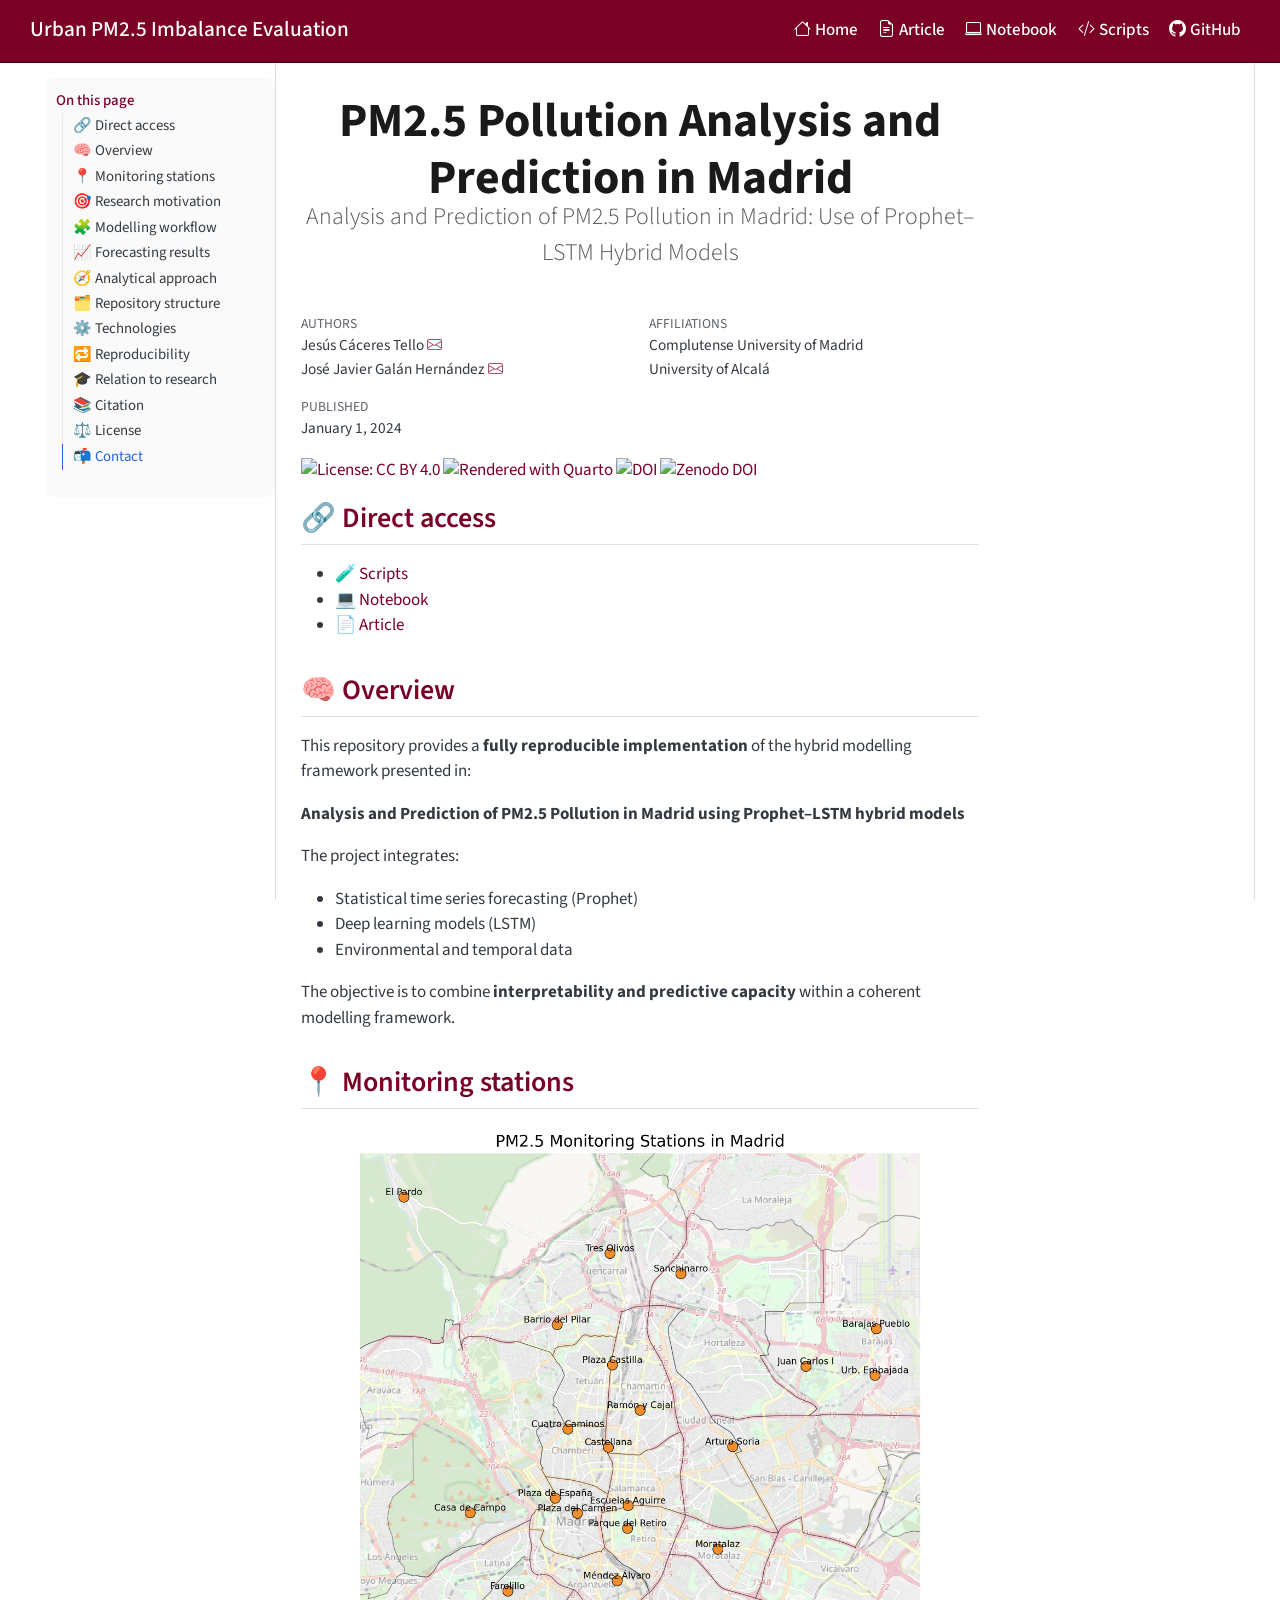
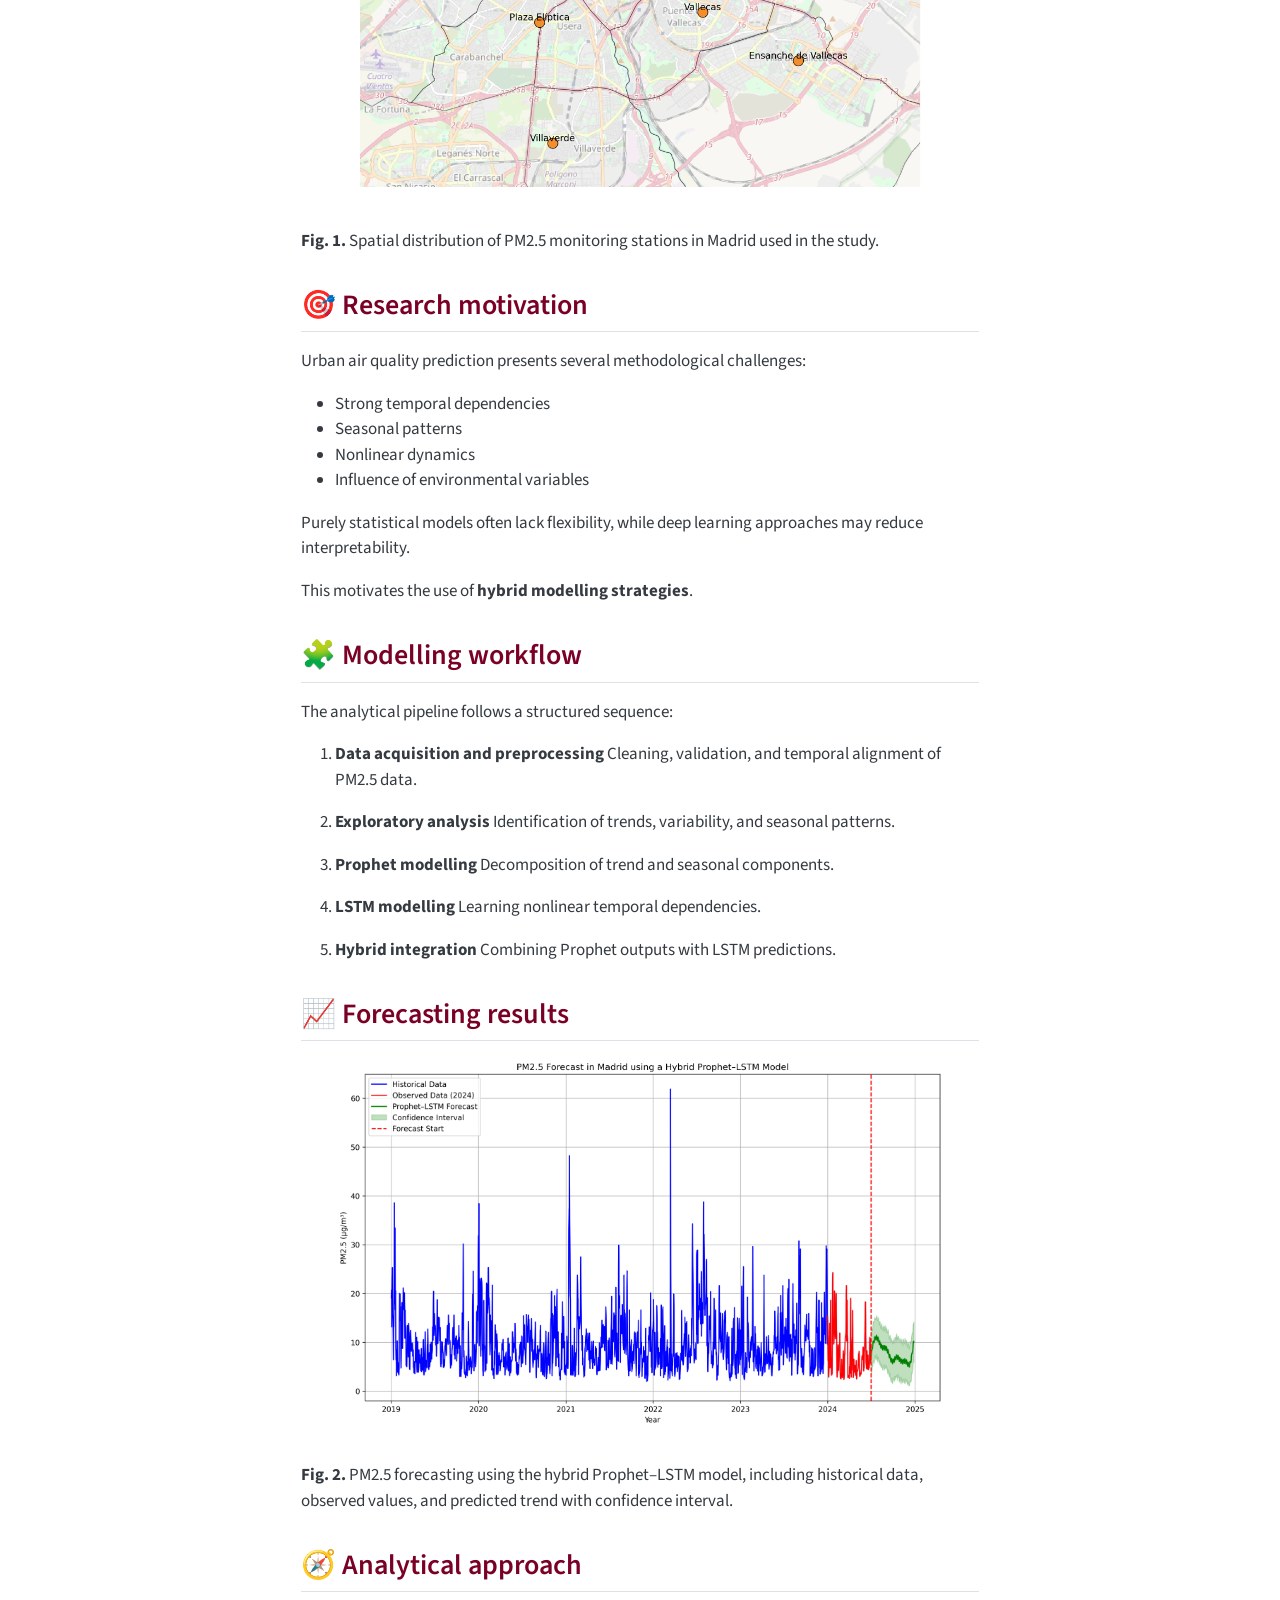
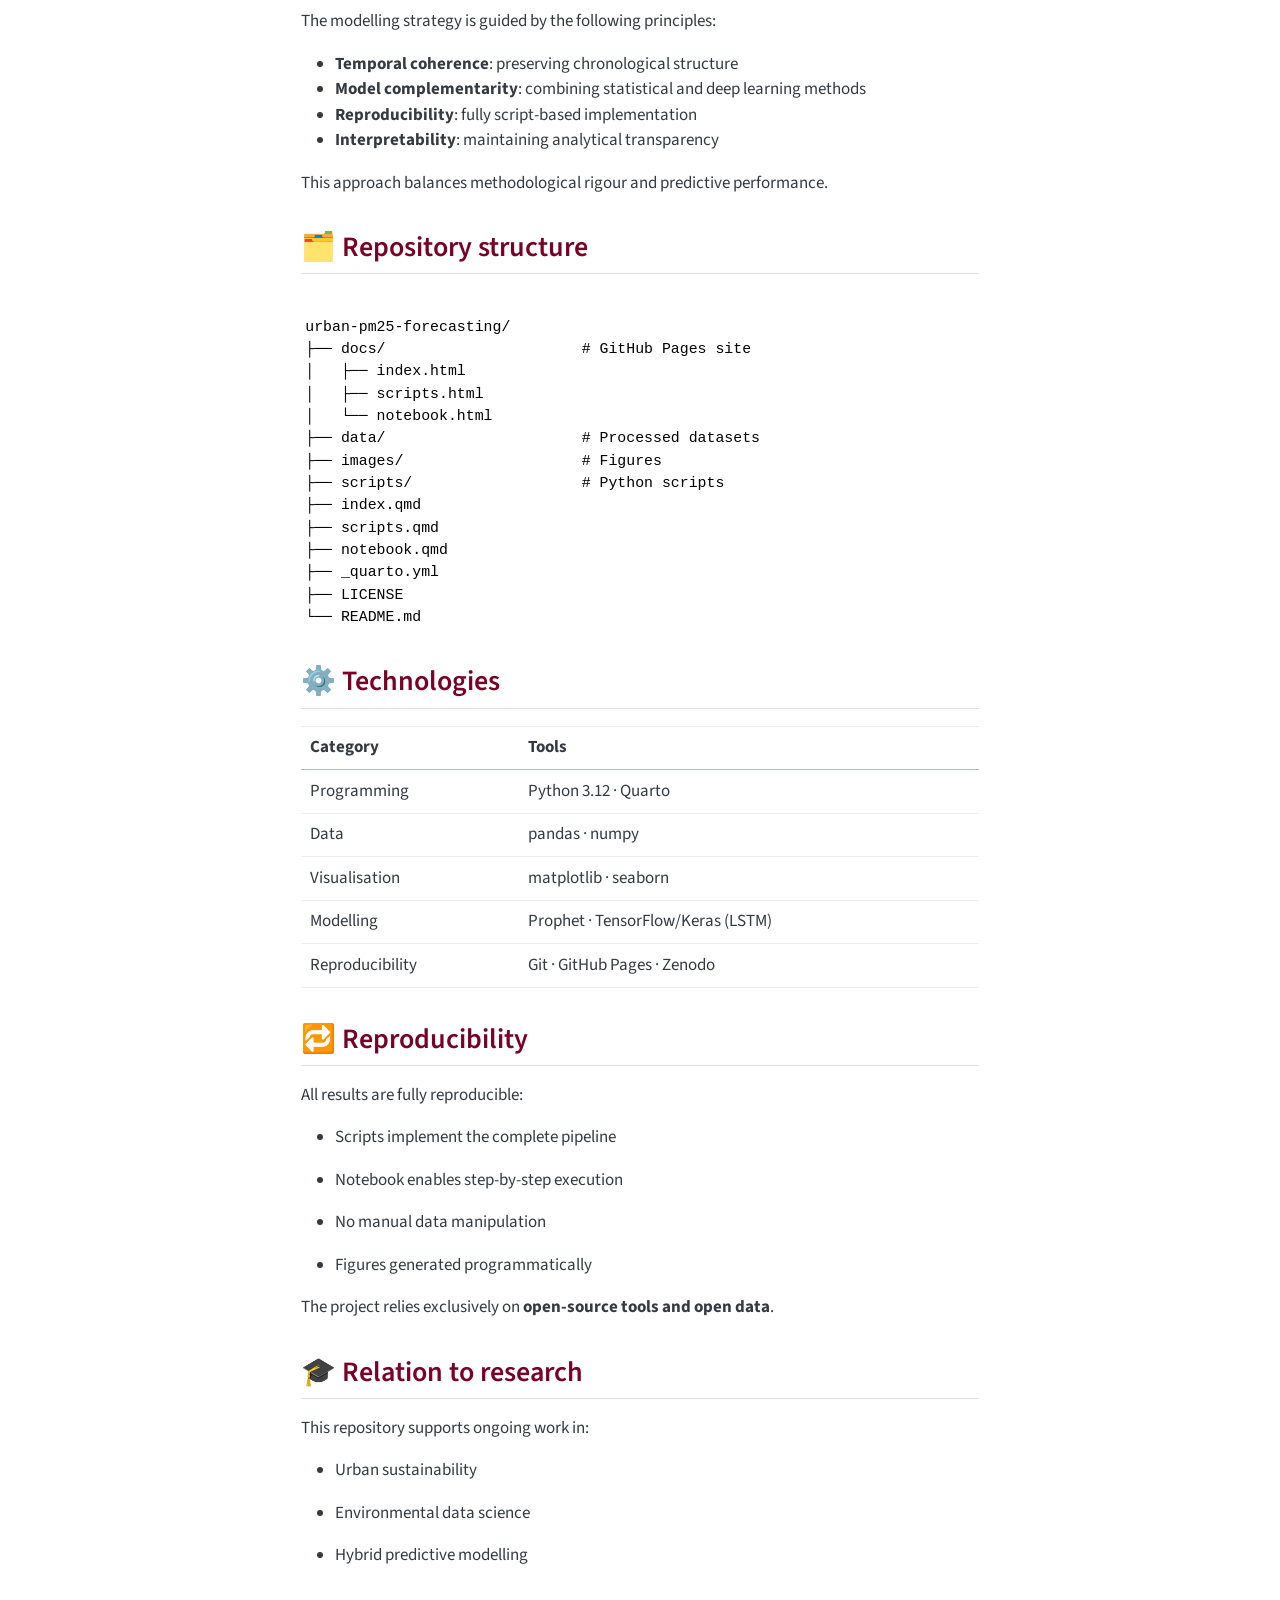
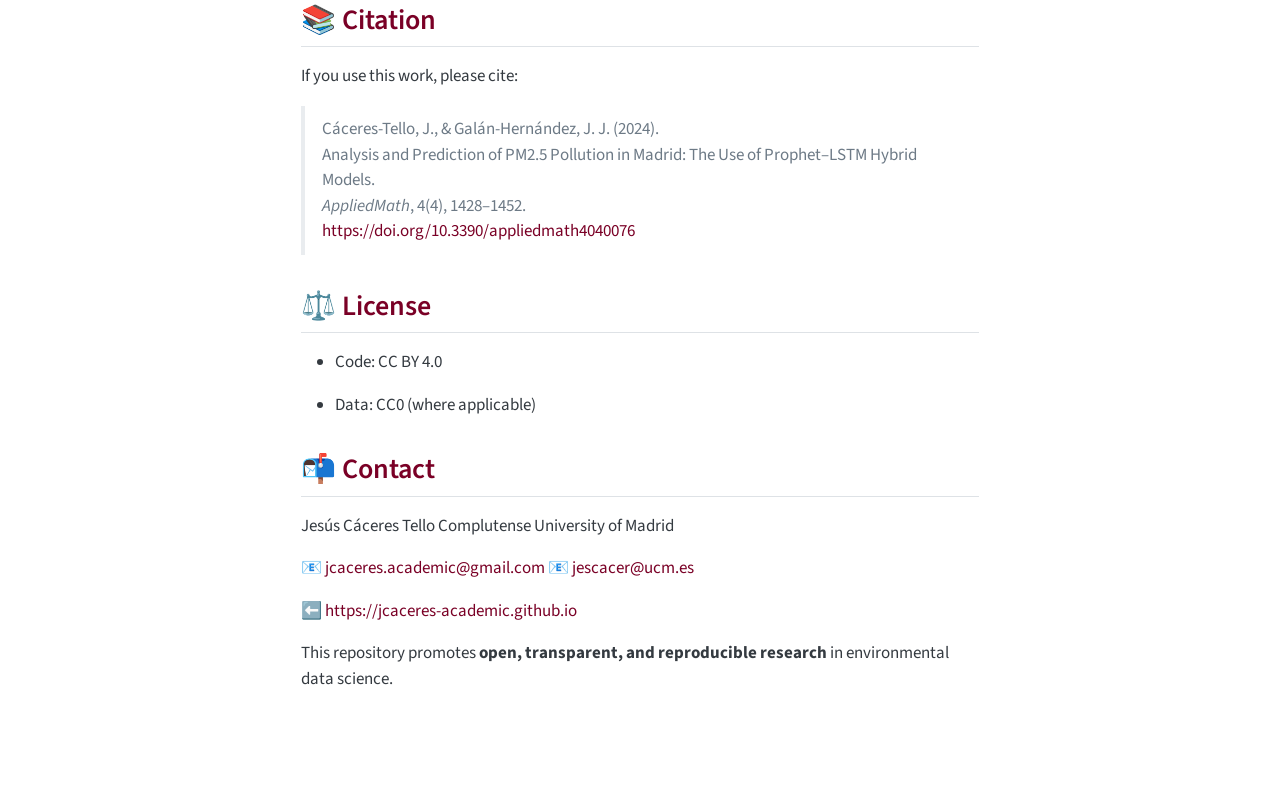
==== commit 1e7f747a: "updating" ====
--- a/docs/index.html
+++ b/docs/index.html
@@ -185,8 +185,7 @@
 </header>
 
 
-<p><a href="https://creativecommons.org/licenses/by/4.0/"><img src="https://img.shields.io/badge/License-CC%20BY%204.0-lightgrey.svg" class="img-fluid" alt="License: CC BY 4.0"></a> <a href="https://quarto.org/"><img src="https://img.shields.io/badge/Rendered_with-Quarto-4A90E2.svg" class="img-fluid" alt="Rendered with Quarto"></a><br>
-<a href="https://doi.org/10.3390/appliedmath4040076"><img src="https://img.shields.io/badge/DOI-10.3390%2Fappliedmath4040076-blue.svg" class="img-fluid" alt="DOI"></a> <a href="https://doi.org/10.5281/zenodo.19659982"><img src="https://zenodo.org/badge/DOI/10.5281/zenodo.19659982.svg" class="img-fluid" alt="Zenodo DOI"></a></p>
+<p><a href="https://creativecommons.org/licenses/by/4.0/"><img src="https://img.shields.io/badge/License-CC%20BY%204.0-lightgrey.svg" class="img-fluid" alt="License: CC BY 4.0"></a> <a href="https://quarto.org/"><img src="https://img.shields.io/badge/Rendered_with-Quarto-4A90E2.svg" class="img-fluid" alt="Rendered with Quarto"></a> <a href="https://doi.org/10.3390/appliedmath4040076"><img src="https://img.shields.io/badge/DOI-10.3390%2Fappliedmath4040076-blue.svg" class="img-fluid" alt="DOI"></a> <a href="https://doi.org/10.5281/zenodo.19659982"><img src="https://zenodo.org/badge/DOI/10.5281/zenodo.19659982.svg" class="img-fluid" alt="Zenodo DOI"></a></p>
 <section id="direct-access" class="level2">
 <h2 class="anchored" data-anchor-id="direct-access">🔗 Direct access</h2>
 <ul>
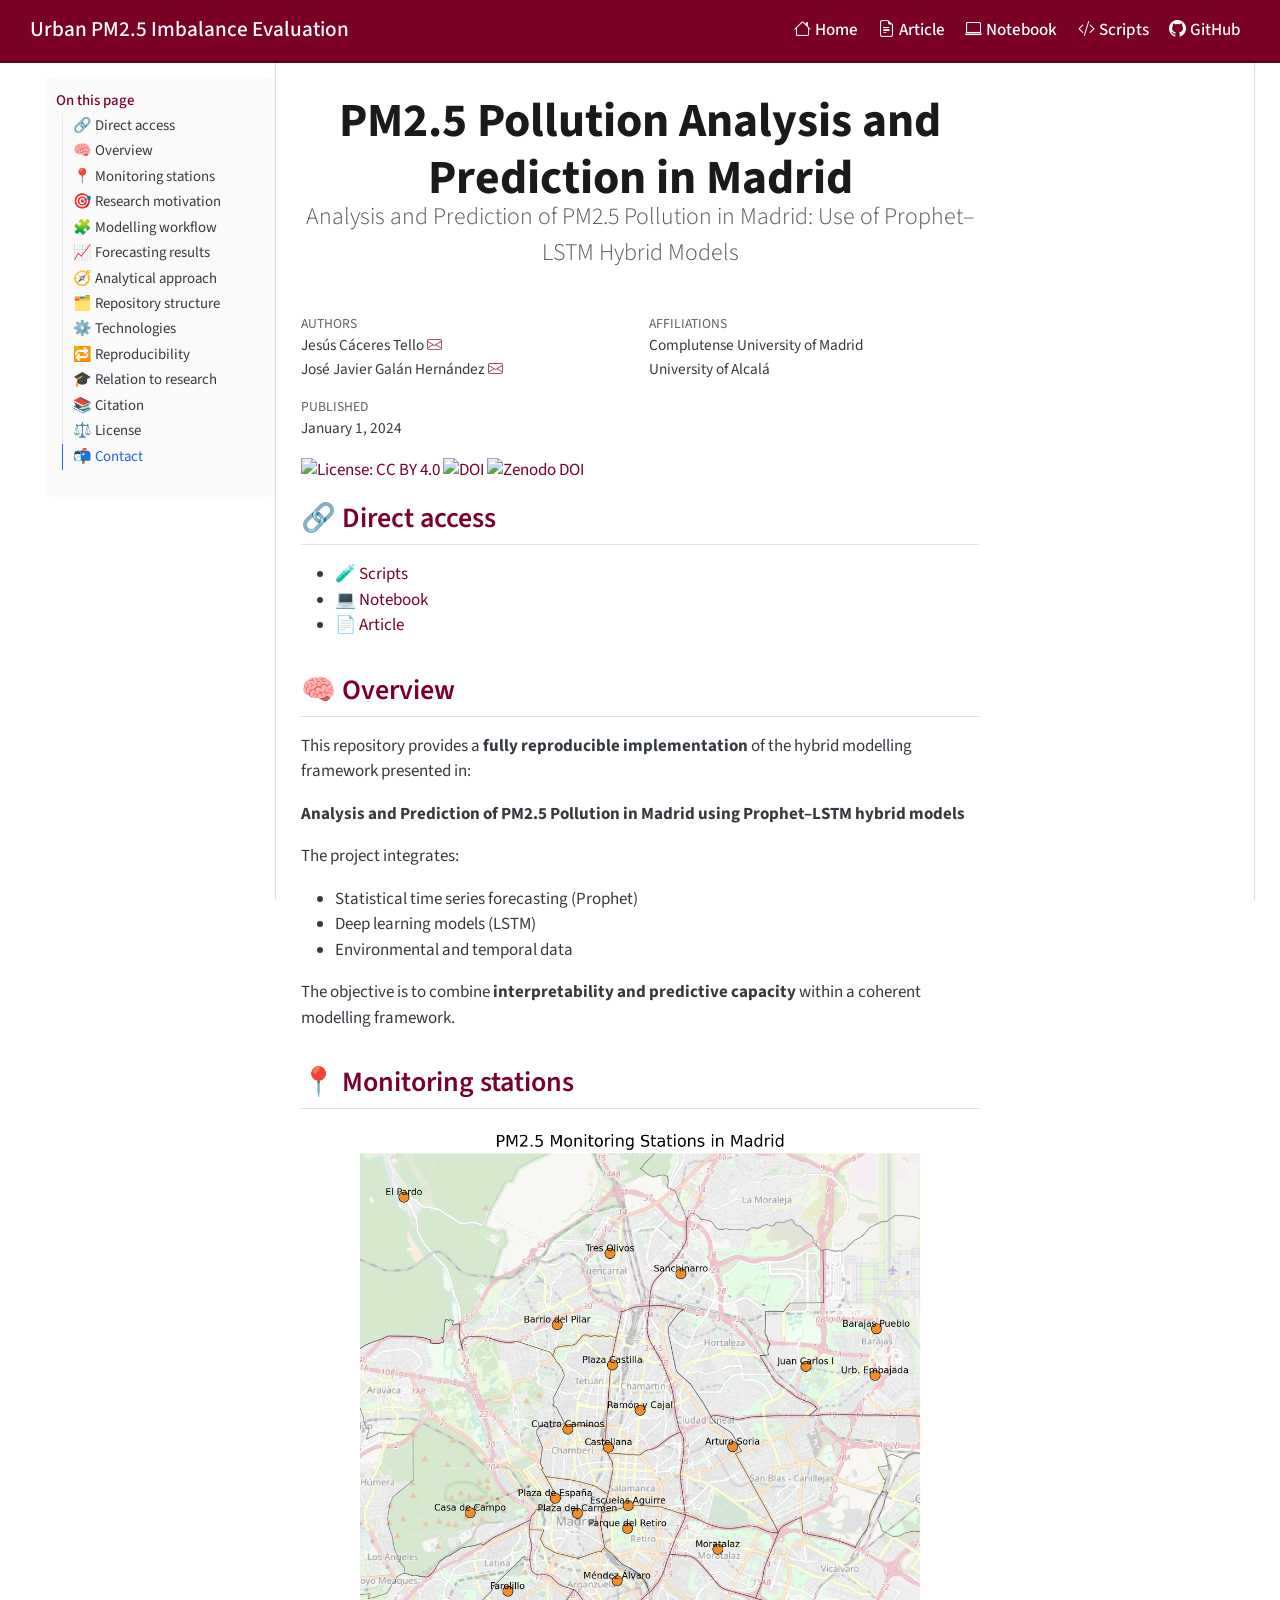
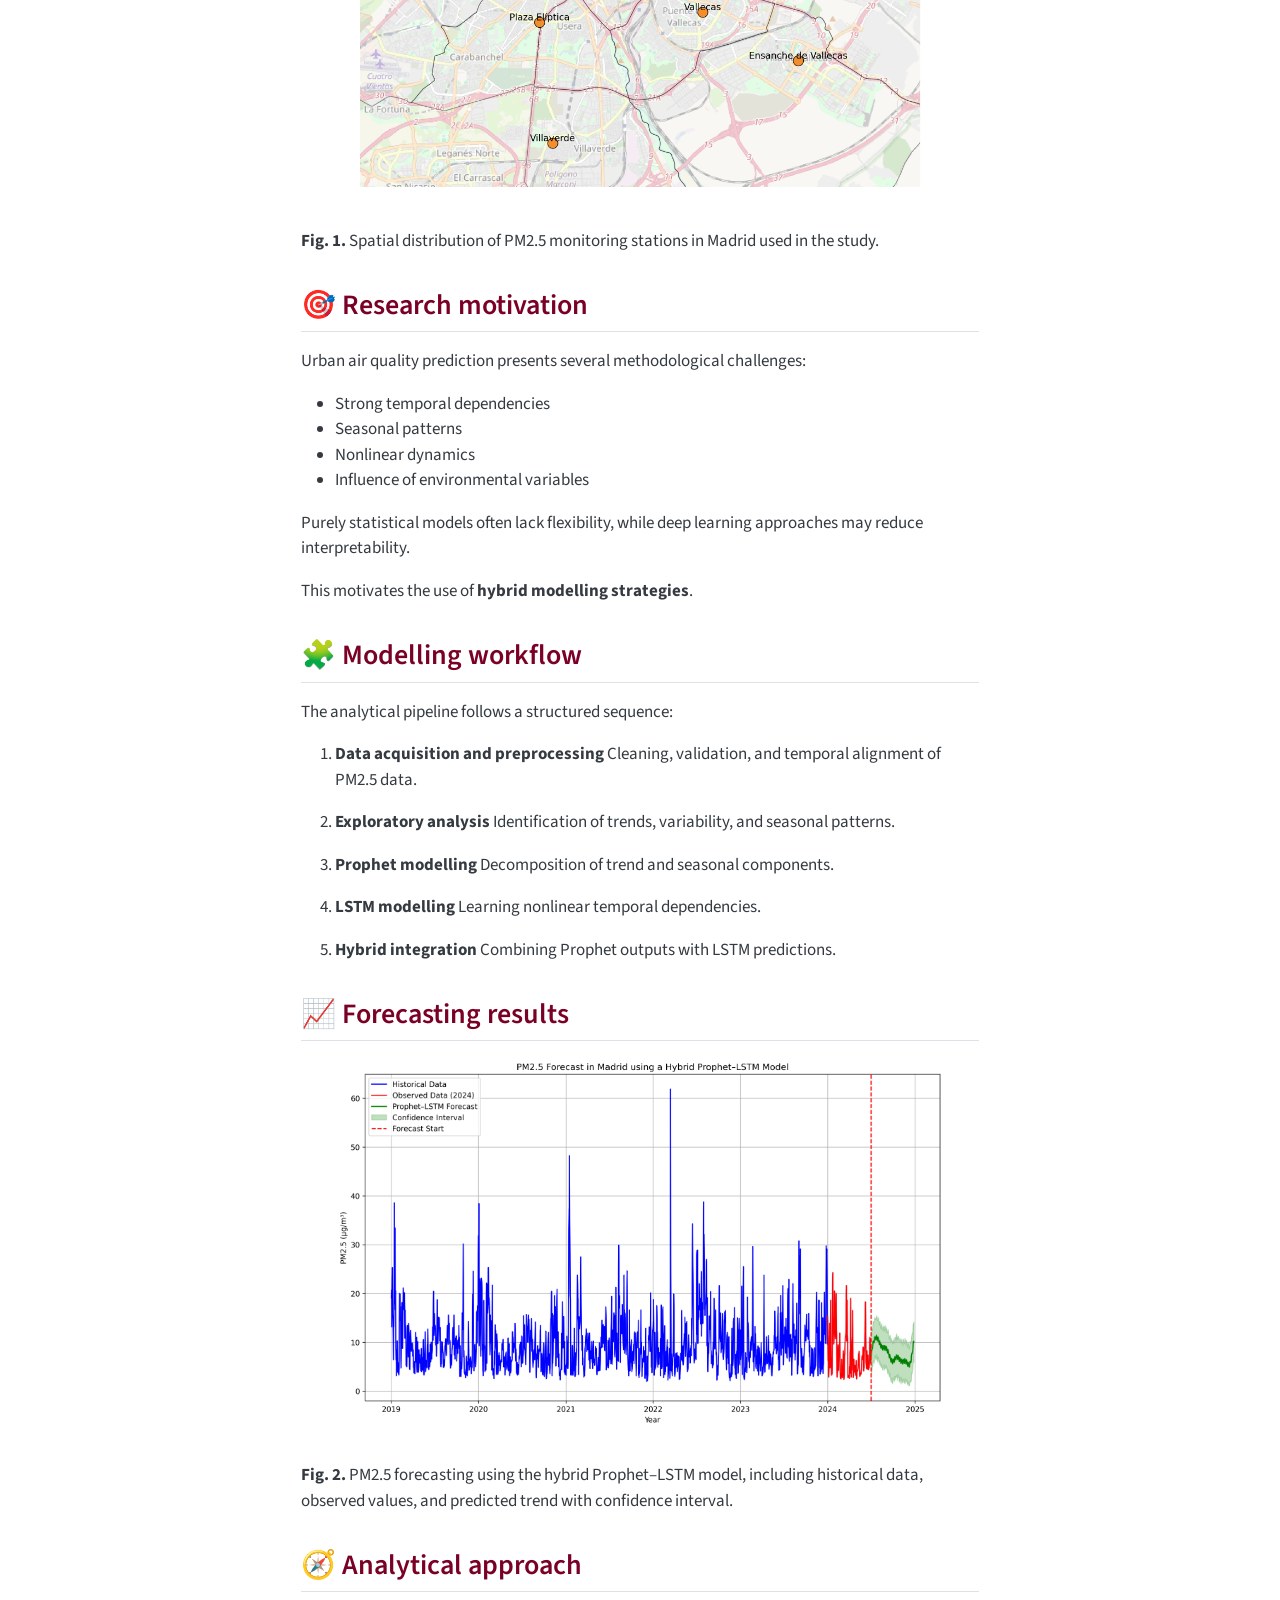
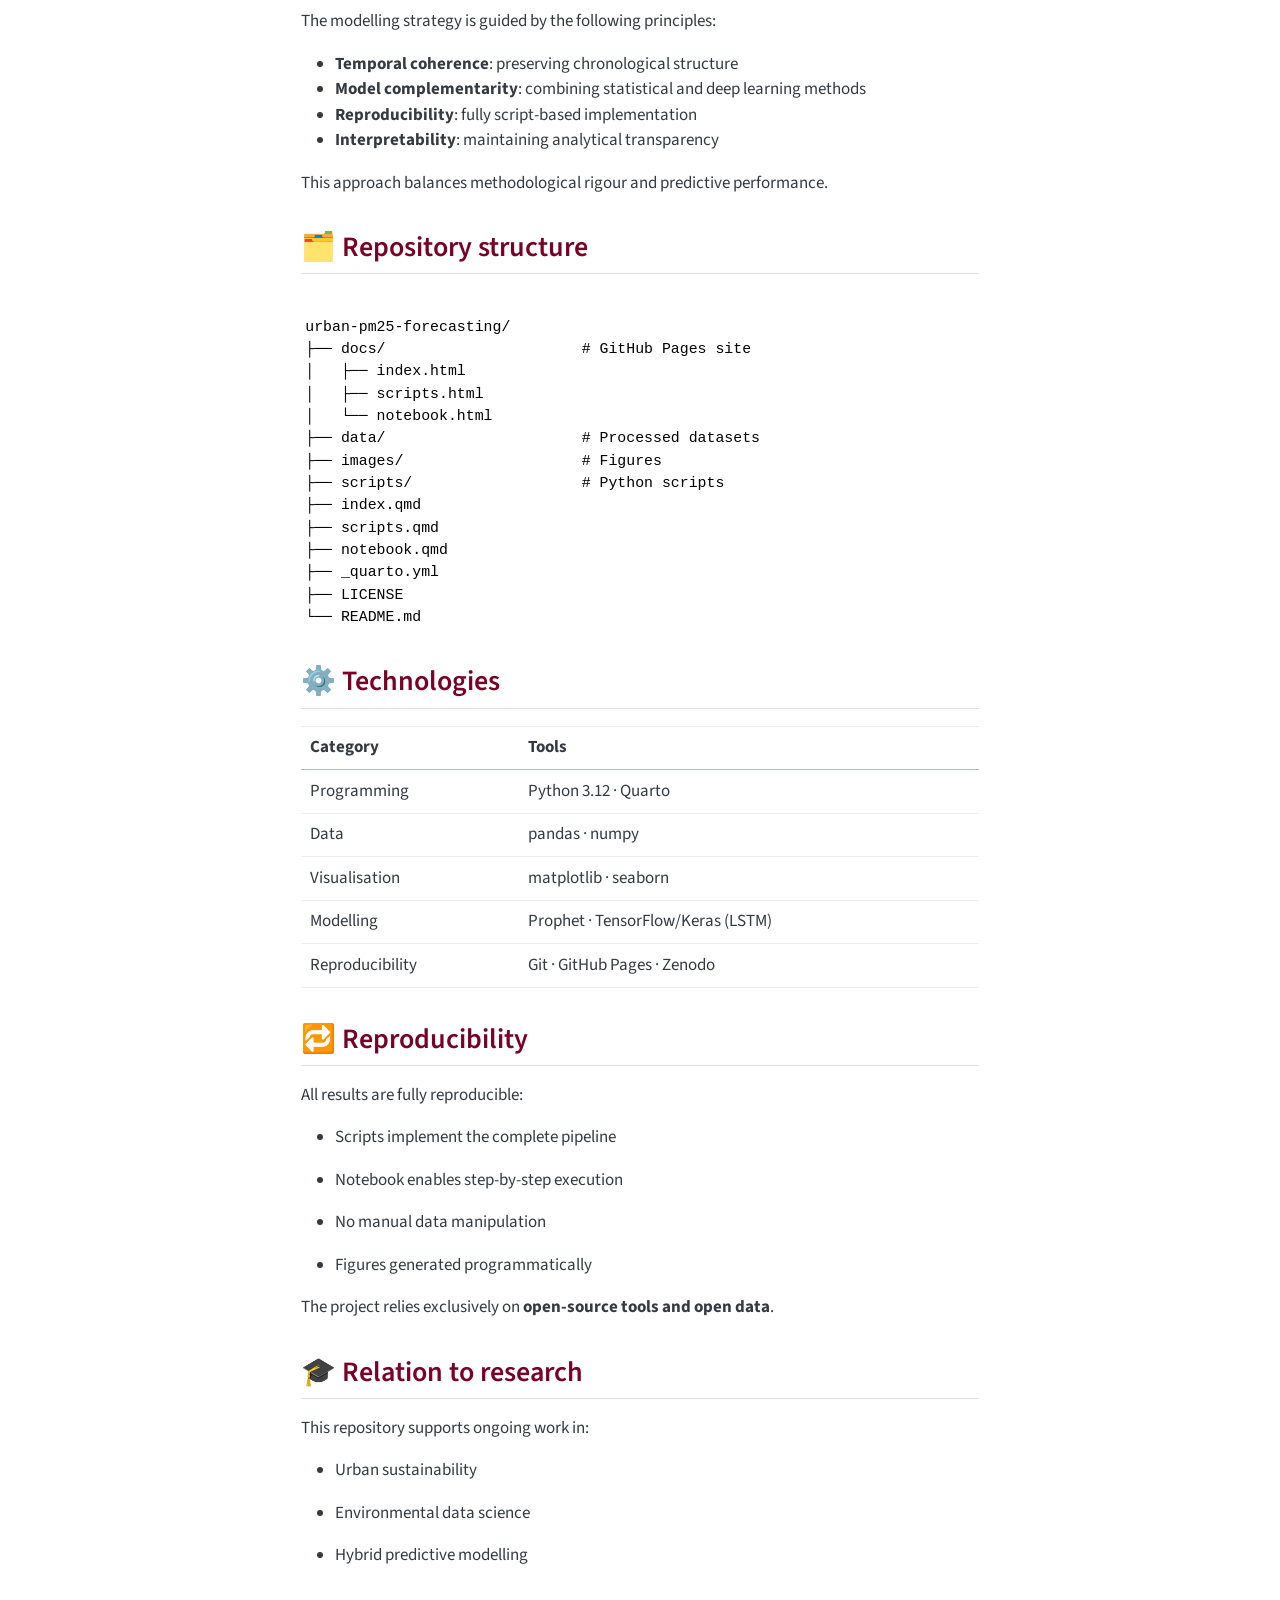
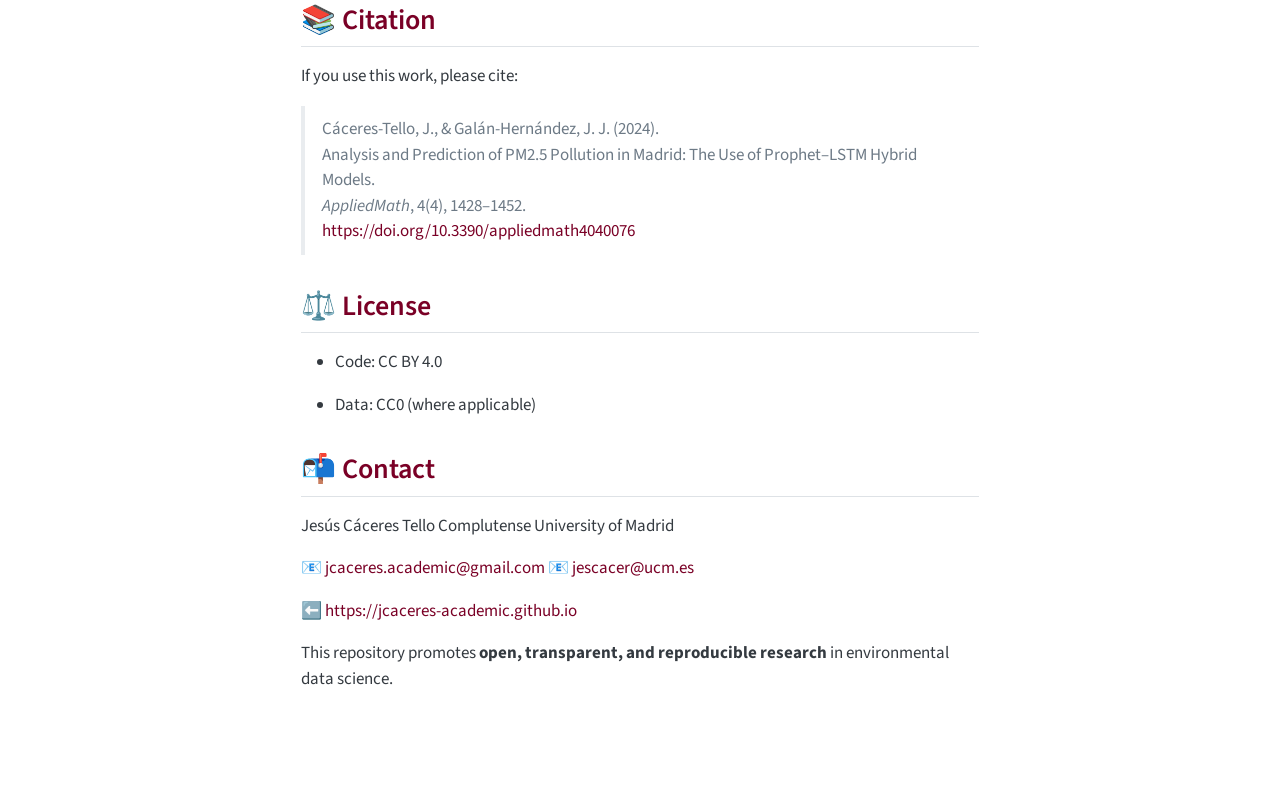
==== commit 1dac482c: "Updating" ====
--- a/docs/index.html
+++ b/docs/index.html
@@ -185,7 +185,7 @@
 </header>
 
 
-<p><a href="https://creativecommons.org/licenses/by/4.0/"><img src="https://img.shields.io/badge/License-CC%20BY%204.0-lightgrey.svg" class="img-fluid" alt="License: CC BY 4.0"></a> <a href="https://quarto.org/"><img src="https://img.shields.io/badge/Rendered_with-Quarto-4A90E2.svg" class="img-fluid" alt="Rendered with Quarto"></a> <a href="https://doi.org/10.3390/appliedmath4040076"><img src="https://img.shields.io/badge/DOI-10.3390%2Fappliedmath4040076-blue.svg" class="img-fluid" alt="DOI"></a> <a href="https://doi.org/10.5281/zenodo.19659982"><img src="https://zenodo.org/badge/DOI/10.5281/zenodo.19659982.svg" class="img-fluid" alt="Zenodo DOI"></a></p>
+<p><a href="https://creativecommons.org/licenses/by/4.0/"><img src="https://img.shields.io/badge/License-CC%20BY%204.0-lightgrey.svg" class="img-fluid" alt="License: CC BY 4.0"></a> <a href="https://doi.org/10.3390/appliedmath4040076"><img src="https://img.shields.io/badge/DOI-10.3390%2Fappliedmath4040076-blue.svg" class="img-fluid" alt="DOI"></a> <a href="https://doi.org/10.5281/zenodo.19659982"><img src="https://zenodo.org/badge/DOI/10.5281/zenodo.19659982.svg" class="img-fluid" alt="Zenodo DOI"></a></p>
 <section id="direct-access" class="level2">
 <h2 class="anchored" data-anchor-id="direct-access">🔗 Direct access</h2>
 <ul>
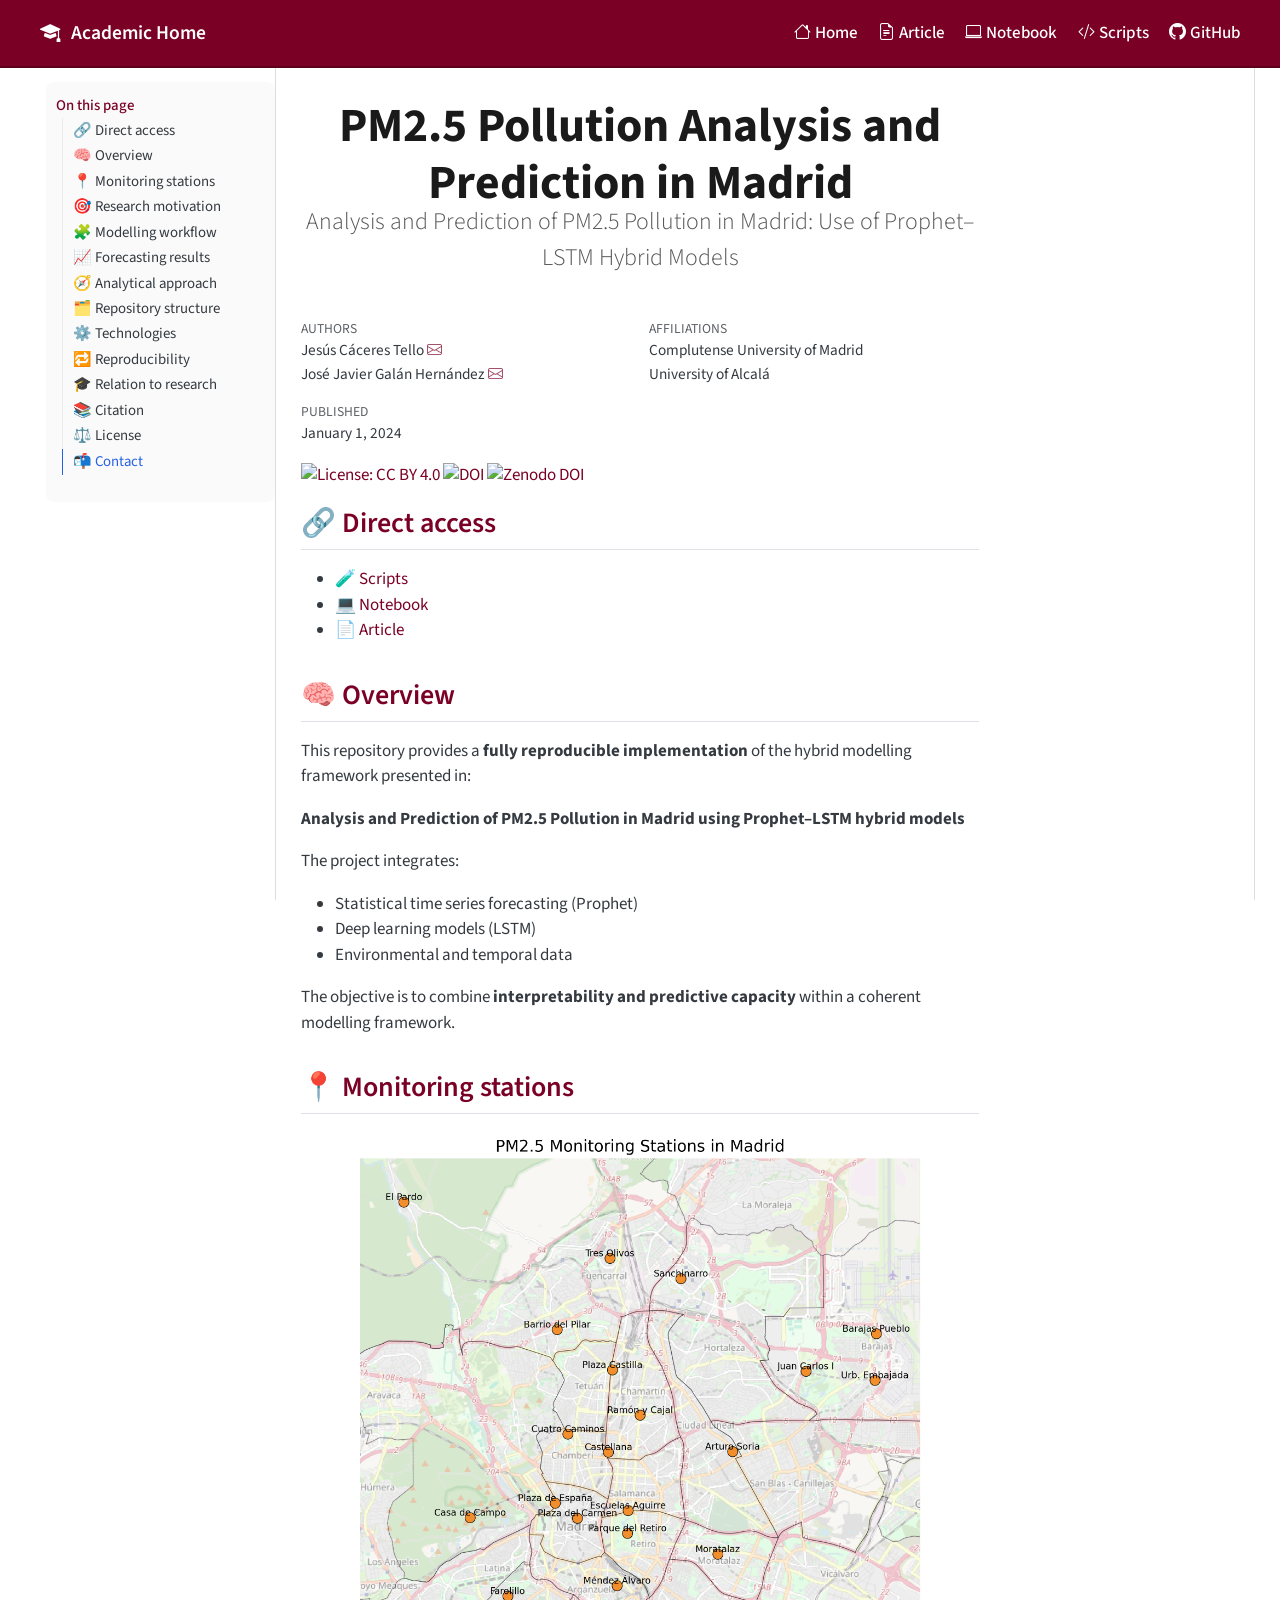
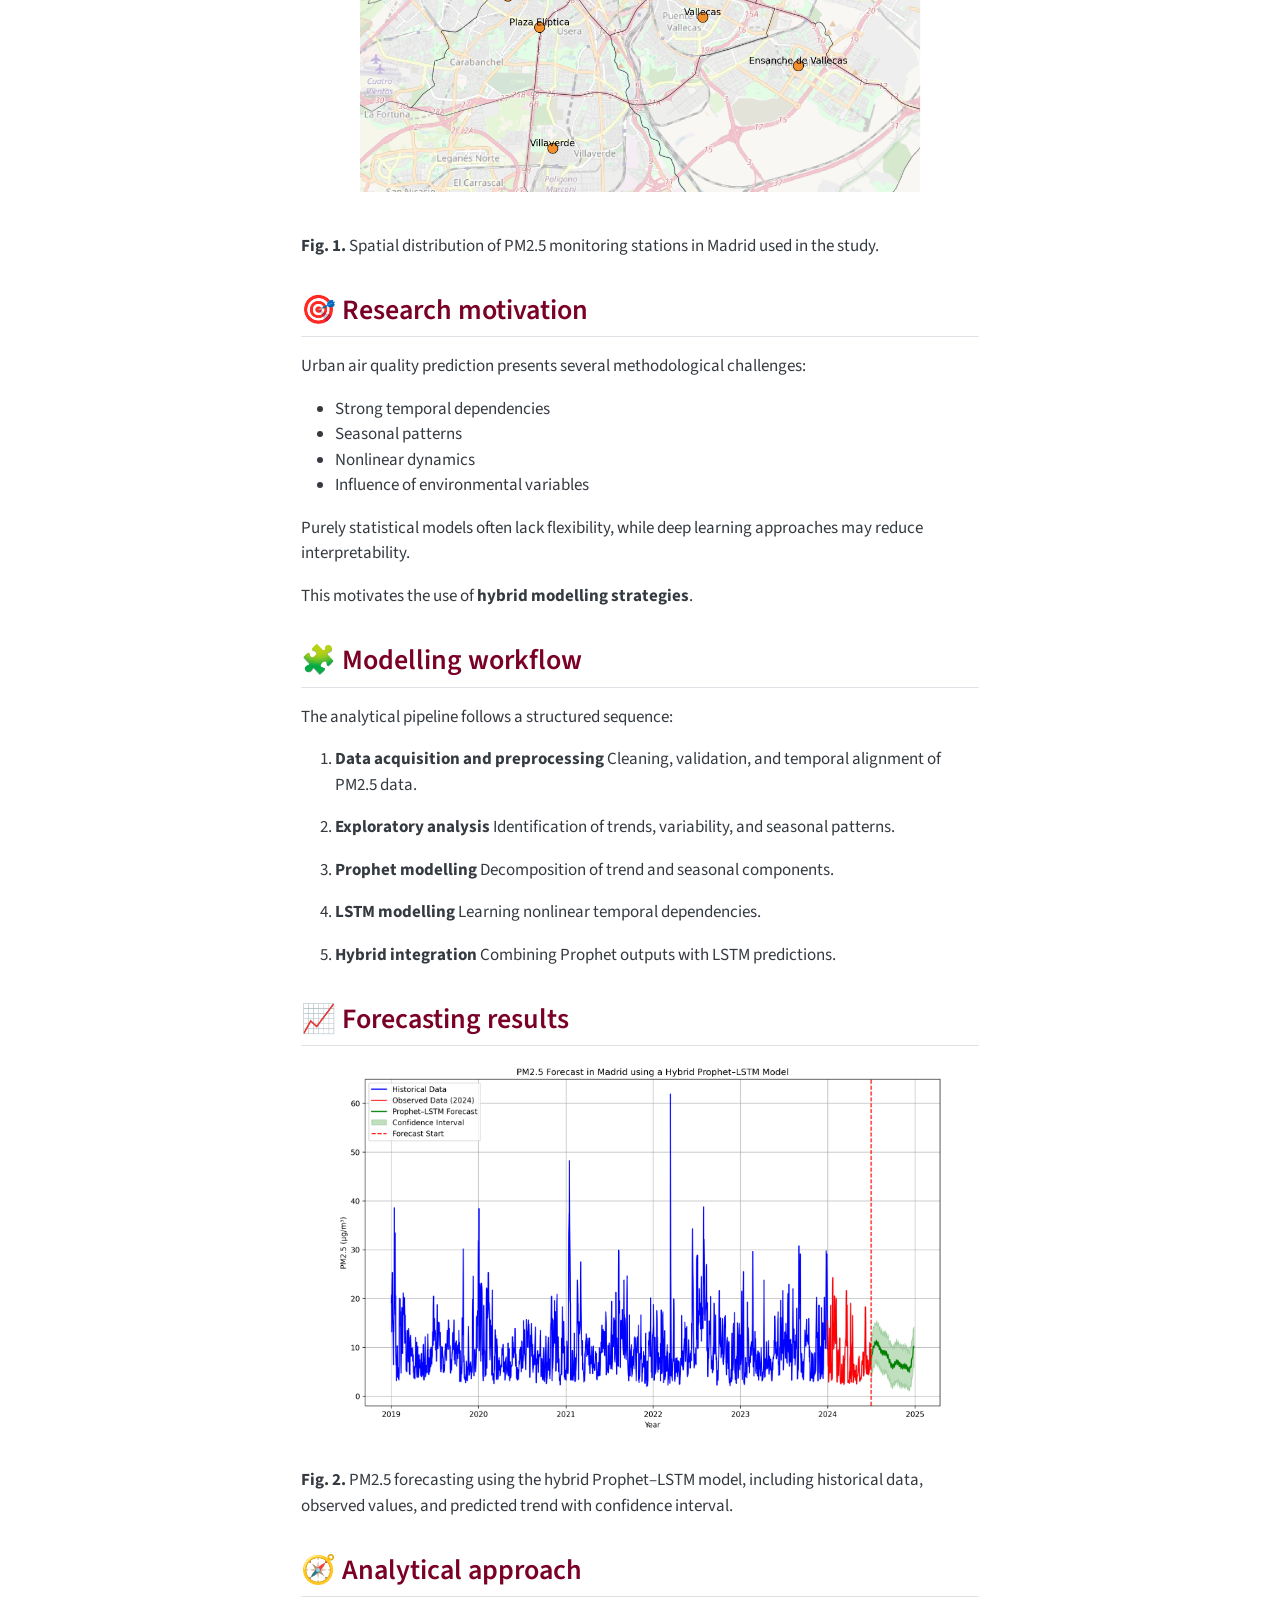
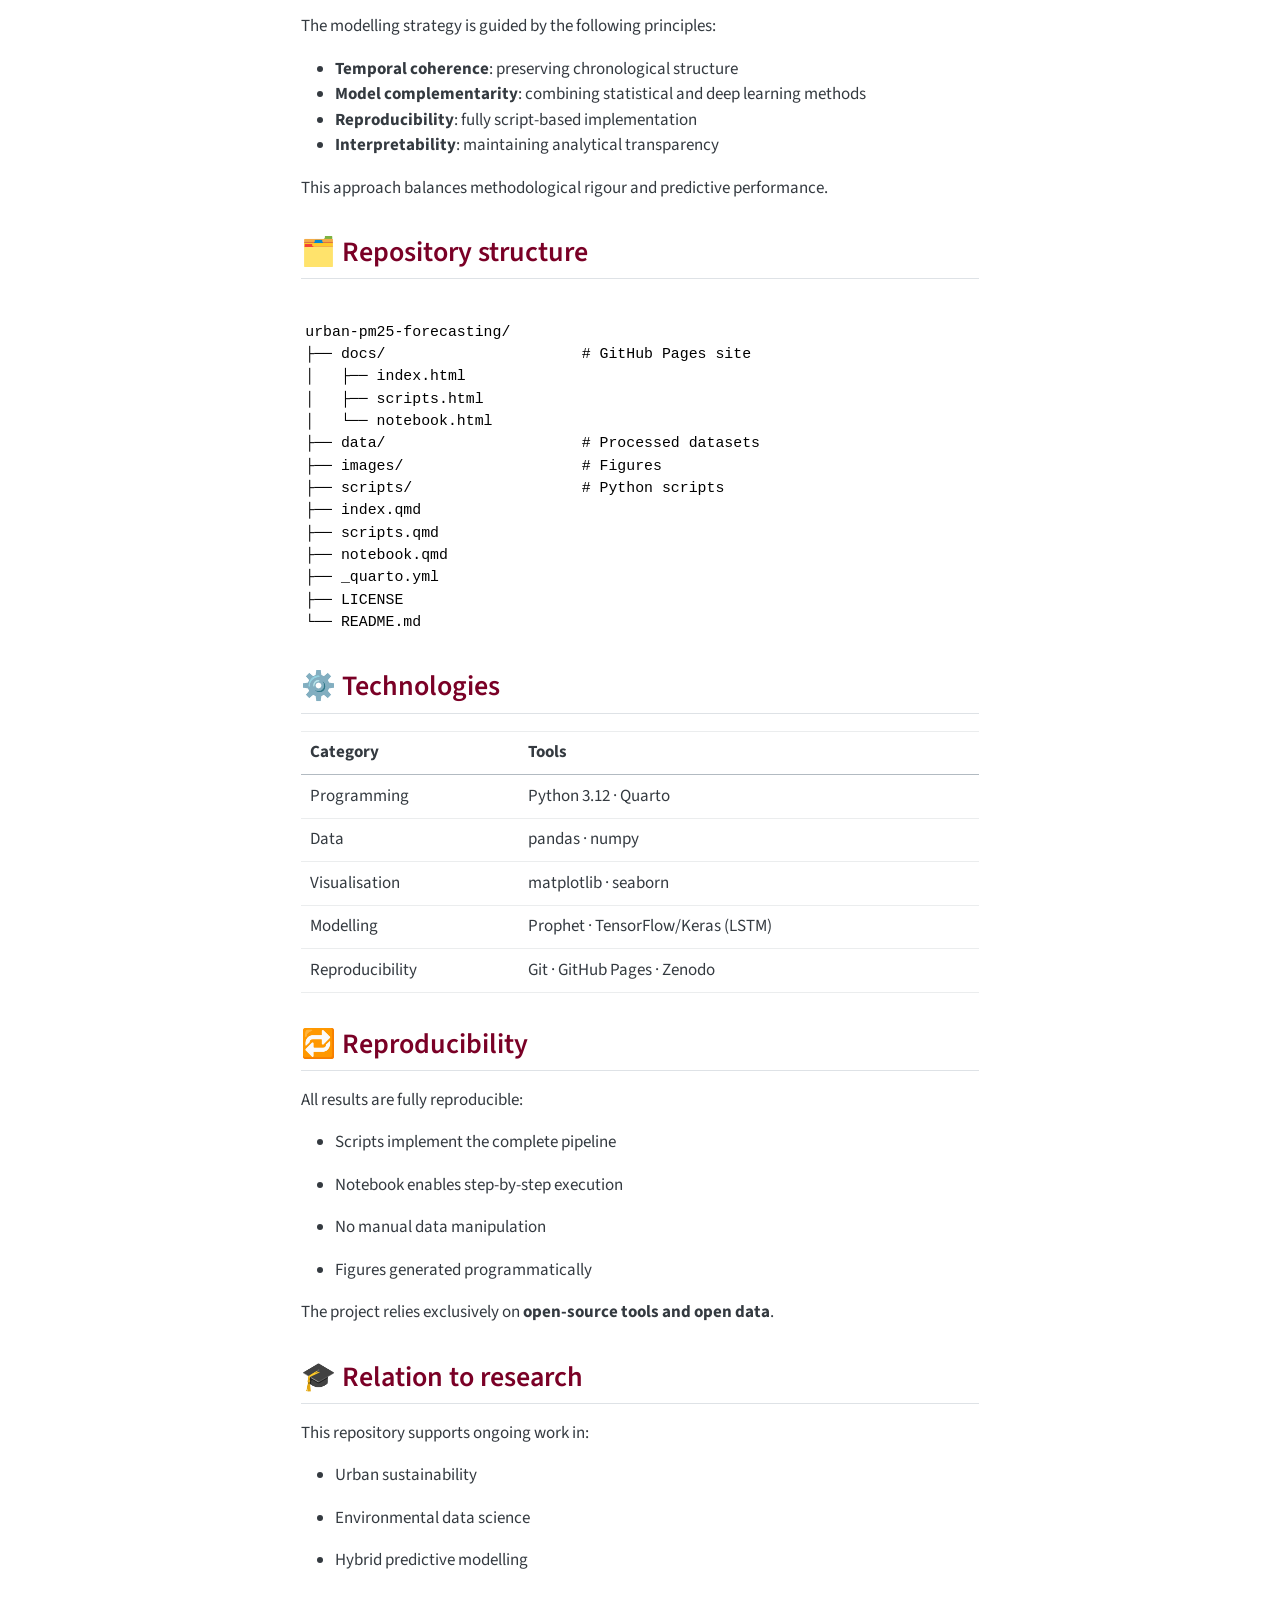
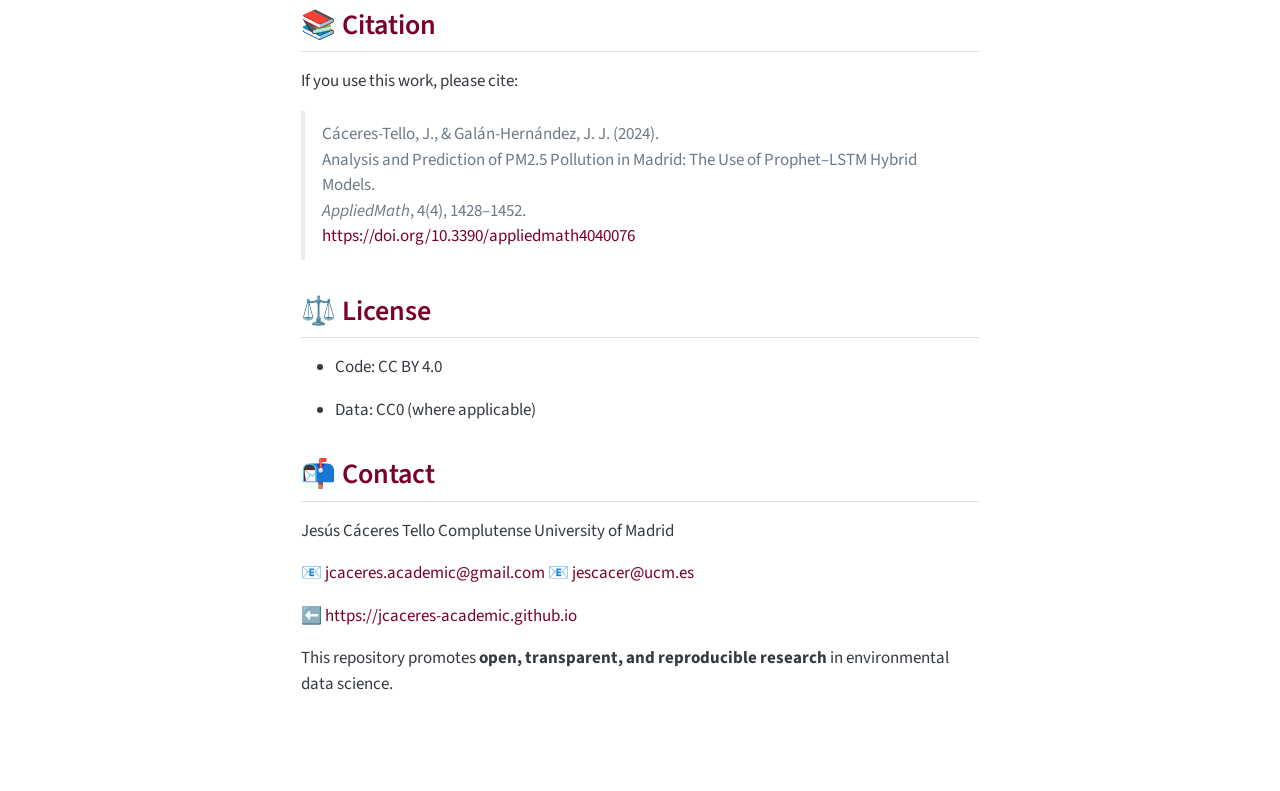
==== commit faaba38e: "updating academic home link in css and yaml file" ====
--- a/docs/index.html
+++ b/docs/index.html
@@ -64,15 +64,17 @@
   <header id="quarto-header" class="headroom fixed-top">
     <nav class="navbar navbar-expand-lg " data-bs-theme="dark">
       <div class="navbar-container container-fluid">
-      <div class="navbar-brand-container mx-auto">
-    <a class="navbar-brand" href="./index.html">
-    <span class="navbar-title">Urban PM2.5 Imbalance Evaluation</span>
-    </a>
-  </div>
           <button class="navbar-toggler" type="button" data-bs-toggle="collapse" data-bs-target="#navbarCollapse" aria-controls="navbarCollapse" role="menu" aria-expanded="false" aria-label="Toggle navigation" onclick="if (window.quartoToggleHeadroom) { window.quartoToggleHeadroom(); }">
   <span class="navbar-toggler-icon"></span>
 </button>
           <div class="collapse navbar-collapse" id="navbarCollapse">
+            <ul class="navbar-nav navbar-nav-scroll me-auto">
+  <li class="nav-item">
+    <a class="nav-link" href="https://jcaceres-academic.github.io/" target="_self"> <i class="bi bi-mortarboard-fill" role="img">
+</i> 
+<span class="menu-text">Academic Home</span></a>
+  </li>  
+</ul>
             <ul class="navbar-nav navbar-nav-scroll ms-auto">
   <li class="nav-item">
     <a class="nav-link active" href="./index.html" target="_self" aria-current="page"> <i class="bi bi-house" role="img">
--- a/docs/styles.css
+++ b/docs/styles.css
@@ -61,6 +61,16 @@
   color: #f8d7da !important;             /* rosa claro al hover */
 }
 
+.navbar-nav .nav-link[href="https://jcaceres-academic.github.io/"] {
+  font-size: 1.15rem;
+  font-weight: 600;
+}
+
+.navbar-nav .nav-link[href="https://jcaceres-academic.github.io/"] i {
+  font-size: 1.2rem;
+  margin-right: 0.35rem;
+}
+
 /* ============================================================
    🔹 Encabezados generales dentro del contenido
    ============================================================ */
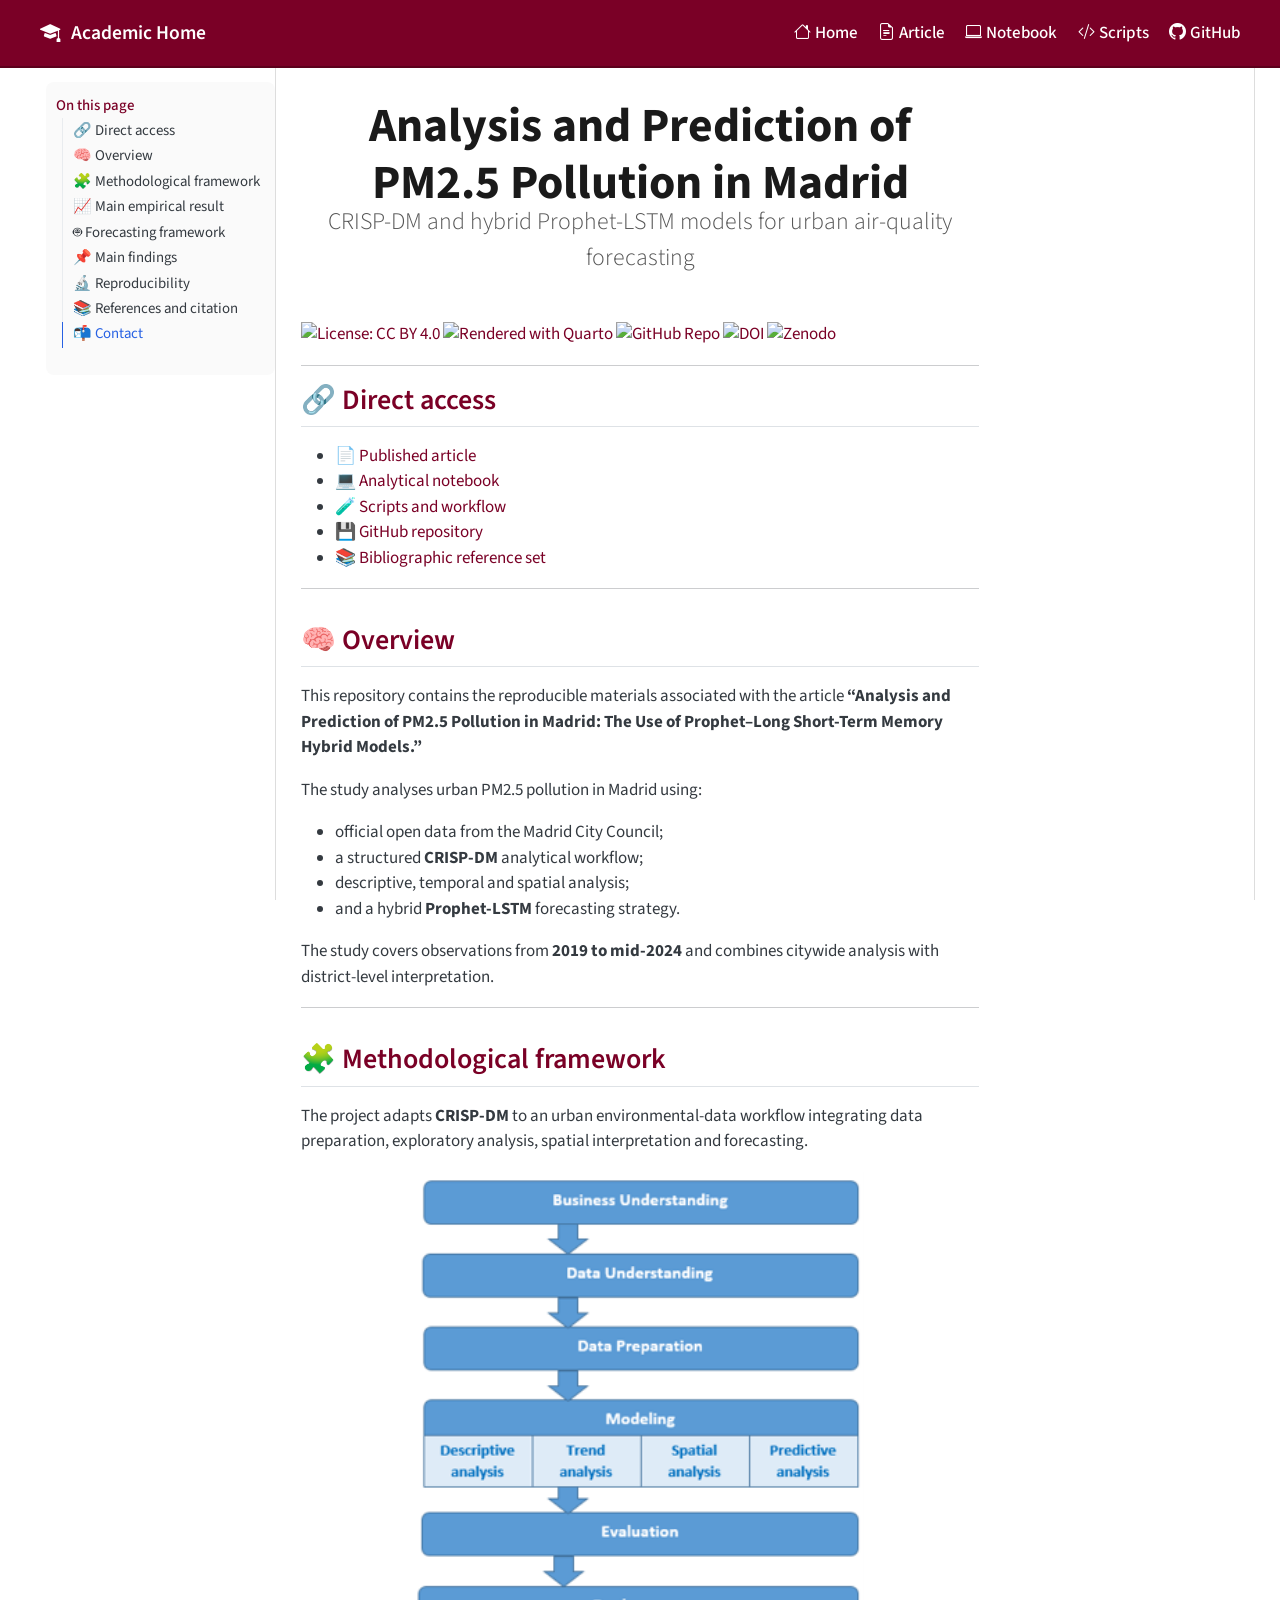
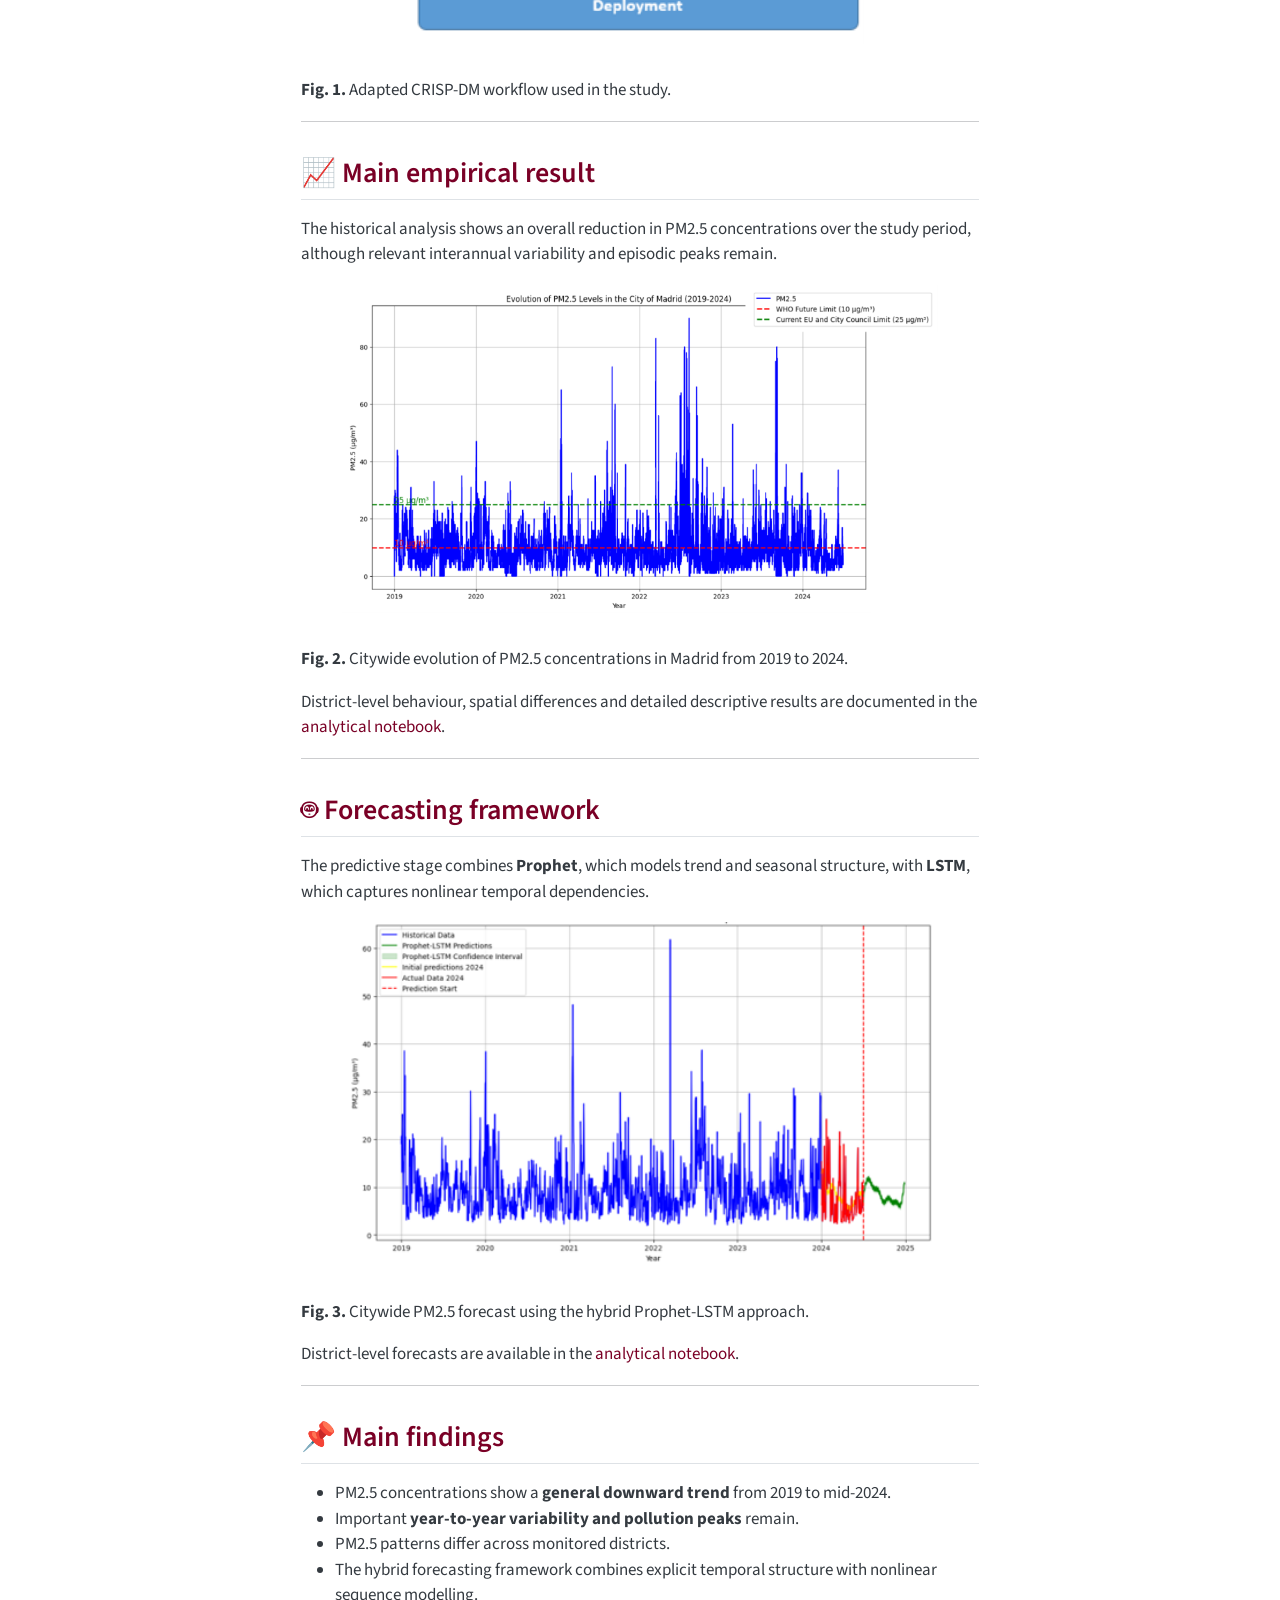
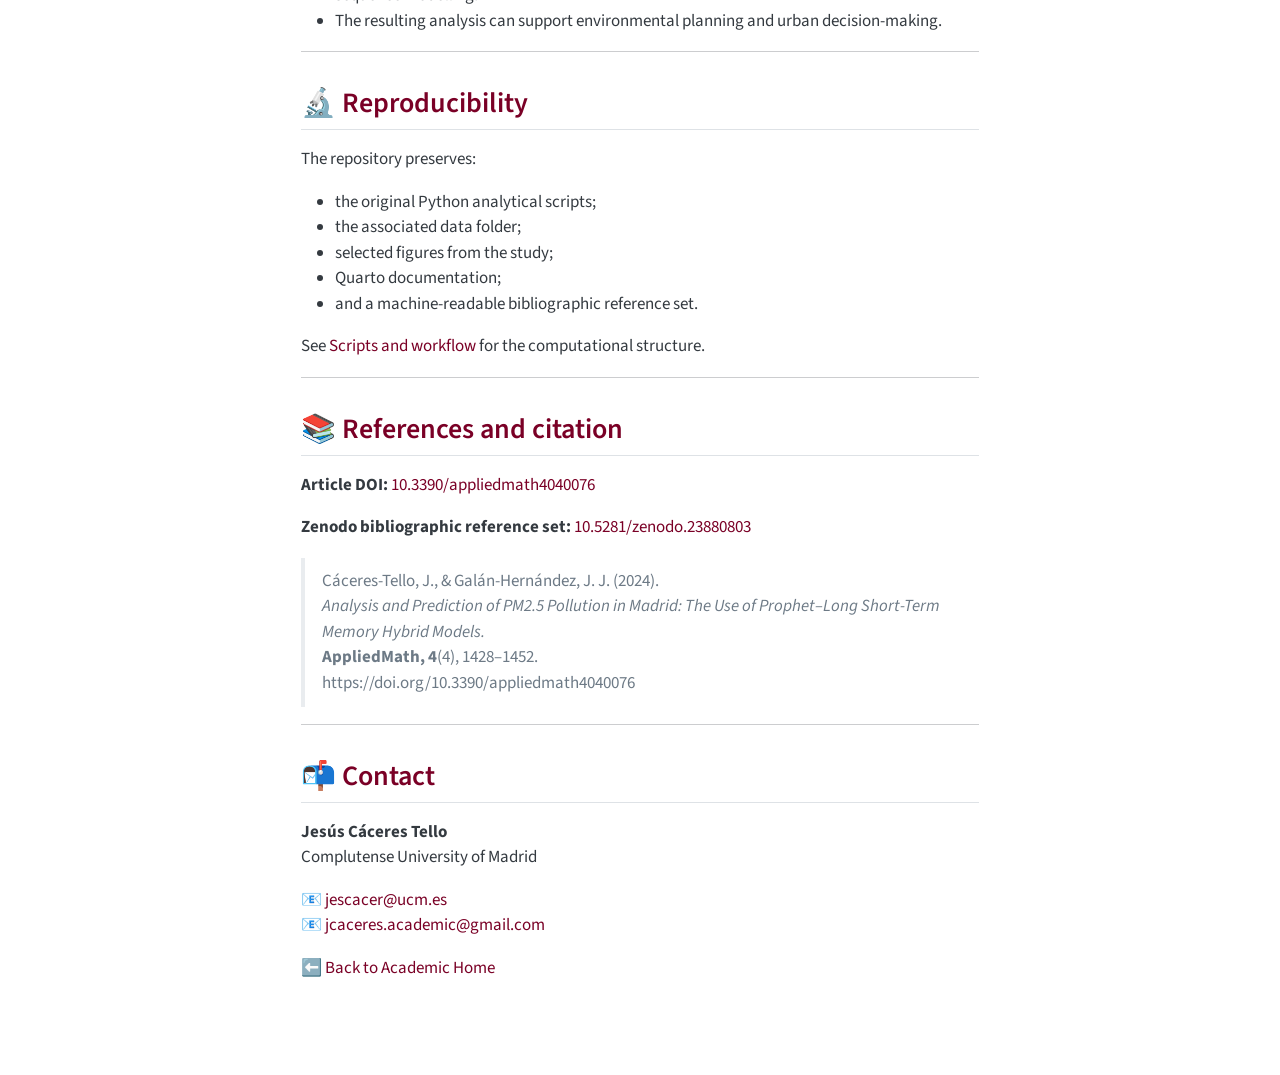
==== commit 3ef1abc7: "updating repository with new contents" ====
--- a/docs/index.html
+++ b/docs/index.html
@@ -6,11 +6,8 @@
 
 <meta name="viewport" content="width=device-width, initial-scale=1.0, user-scalable=yes">
 
-<meta name="author" content="Jesús Cáceres Tello">
-<meta name="author" content="José Javier Galán Hernández">
-<meta name="dcterms.date" content="2024-01-01">
-
-<title>PM2.5 Pollution Analysis and Prediction in Madrid – Urban PM2.5 Imbalance Evaluation</title>
+
+<title>Analysis and Prediction of PM2.5 Pollution in Madrid – Urban PM2.5 Prophet-LSTM</title>
 <style>
 code{white-space: pre-wrap;}
 span.smallcaps{font-variant: small-caps;}
@@ -97,7 +94,7 @@
 <span class="menu-text">Scripts</span></a>
   </li>  
   <li class="nav-item">
-    <a class="nav-link" href="https://github.com/jcaceres-academic/urban-pm25-imbalance-evaluation" target="_blank"> <i class="bi bi-github" role="img">
+    <a class="nav-link" href="https://github.com/jcaceres-academic/urban-pm25-prophet-lstm" target="_blank"> <i class="bi bi-github" role="img">
 </i> 
 <span class="menu-text">GitHub</span></a>
   </li>  
@@ -118,17 +115,12 @@
   <ul class="collapse">
   <li><a href="#direct-access" id="toc-direct-access" class="nav-link active" data-scroll-target="#direct-access">🔗 Direct access</a></li>
   <li><a href="#overview" id="toc-overview" class="nav-link" data-scroll-target="#overview">🧠 Overview</a></li>
-  <li><a href="#monitoring-stations" id="toc-monitoring-stations" class="nav-link" data-scroll-target="#monitoring-stations">📍 Monitoring stations</a></li>
-  <li><a href="#research-motivation" id="toc-research-motivation" class="nav-link" data-scroll-target="#research-motivation">🎯 Research motivation</a></li>
-  <li><a href="#modelling-workflow" id="toc-modelling-workflow" class="nav-link" data-scroll-target="#modelling-workflow">🧩 Modelling workflow</a></li>
-  <li><a href="#forecasting-results" id="toc-forecasting-results" class="nav-link" data-scroll-target="#forecasting-results">📈 Forecasting results</a></li>
-  <li><a href="#analytical-approach" id="toc-analytical-approach" class="nav-link" data-scroll-target="#analytical-approach">🧭 Analytical approach</a></li>
-  <li><a href="#repository-structure" id="toc-repository-structure" class="nav-link" data-scroll-target="#repository-structure">🗂️ Repository structure</a></li>
-  <li><a href="#technologies" id="toc-technologies" class="nav-link" data-scroll-target="#technologies">⚙️ Technologies</a></li>
-  <li><a href="#reproducibility" id="toc-reproducibility" class="nav-link" data-scroll-target="#reproducibility">🔁 Reproducibility</a></li>
-  <li><a href="#relation-to-research" id="toc-relation-to-research" class="nav-link" data-scroll-target="#relation-to-research">🎓 Relation to research</a></li>
-  <li><a href="#citation" id="toc-citation" class="nav-link" data-scroll-target="#citation">📚 Citation</a></li>
-  <li><a href="#license" id="toc-license" class="nav-link" data-scroll-target="#license">⚖️ License</a></li>
+  <li><a href="#methodological-framework" id="toc-methodological-framework" class="nav-link" data-scroll-target="#methodological-framework">🧩 Methodological framework</a></li>
+  <li><a href="#main-empirical-result" id="toc-main-empirical-result" class="nav-link" data-scroll-target="#main-empirical-result">📈 Main empirical result</a></li>
+  <li><a href="#forecasting-framework" id="toc-forecasting-framework" class="nav-link" data-scroll-target="#forecasting-framework">🤖 Forecasting framework</a></li>
+  <li><a href="#main-findings" id="toc-main-findings" class="nav-link" data-scroll-target="#main-findings">📌 Main findings</a></li>
+  <li><a href="#reproducibility" id="toc-reproducibility" class="nav-link" data-scroll-target="#reproducibility">🔬 Reproducibility</a></li>
+  <li><a href="#references-and-citation" id="toc-references-and-citation" class="nav-link" data-scroll-target="#references-and-citation">📚 References and citation</a></li>
   <li><a href="#contact" id="toc-contact" class="nav-link" data-scroll-target="#contact">📬 Contact</a></li>
   </ul>
 </nav>
@@ -142,42 +134,15 @@
 
 <header id="title-block-header" class="quarto-title-block default">
 <div class="quarto-title">
-<h1 class="title">PM2.5 Pollution Analysis and Prediction in Madrid</h1>
-<p class="subtitle lead">Analysis and Prediction of PM2.5 Pollution in Madrid: Use of Prophet–LSTM Hybrid Models</p>
+<h1 class="title">Analysis and Prediction of PM2.5 Pollution in Madrid</h1>
+<p class="subtitle lead">CRISP-DM and hybrid Prophet-LSTM models for urban air-quality forecasting</p>
 </div>
 
 
-<div class="quarto-title-meta-author">
-  <div class="quarto-title-meta-heading">Authors</div>
-  <div class="quarto-title-meta-heading">Affiliations</div>
-  
-    <div class="quarto-title-meta-contents">
-    <p class="author">Jesús Cáceres Tello <a href="mailto:jcaceres.academic@gmail.com" class="quarto-title-author-email"><i class="bi bi-envelope"></i></a> </p>
-  </div>
-  <div class="quarto-title-meta-contents">
-        <p class="affiliation">
-            Complutense University of Madrid
-          </p>
-      </div>
-    <div class="quarto-title-meta-contents">
-    <p class="author">José Javier Galán Hernández <a href="mailto:jose.galan@uah.es" class="quarto-title-author-email"><i class="bi bi-envelope"></i></a> </p>
-  </div>
-  <div class="quarto-title-meta-contents">
-        <p class="affiliation">
-            University of Alcalá
-          </p>
-      </div>
-  </div>
 
 <div class="quarto-title-meta">
 
-      
-    <div>
-    <div class="quarto-title-meta-heading">Published</div>
-    <div class="quarto-title-meta-contents">
-      <p class="date">January 1, 2024</p>
-    </div>
-  </div>
+    
   
     
   </div>
@@ -187,176 +152,110 @@
 </header>
 
 
-<p><a href="https://creativecommons.org/licenses/by/4.0/"><img src="https://img.shields.io/badge/License-CC%20BY%204.0-lightgrey.svg" class="img-fluid" alt="License: CC BY 4.0"></a> <a href="https://doi.org/10.3390/appliedmath4040076"><img src="https://img.shields.io/badge/DOI-10.3390%2Fappliedmath4040076-blue.svg" class="img-fluid" alt="DOI"></a> <a href="https://doi.org/10.5281/zenodo.19659982"><img src="https://zenodo.org/badge/DOI/10.5281/zenodo.19659982.svg" class="img-fluid" alt="Zenodo DOI"></a></p>
+<p><a href="https://creativecommons.org/licenses/by/4.0/"><img src="https://img.shields.io/badge/License-CC%20BY%204.0-lightgrey.svg" class="img-fluid" alt="License: CC BY 4.0"></a> <a href="https://quarto.org/"><img src="https://img.shields.io/badge/Rendered_with-Quarto-4A90E2.svg" class="img-fluid" alt="Rendered with Quarto"></a> <a href="https://github.com/jcaceres-academic/urban-pm25-forecasting"><img src="https://img.shields.io/badge/GitHub-Repository-black.svg" class="img-fluid" alt="GitHub Repo"></a> <a href="https://doi.org/10.3390/appliedmath4040076"><img src="https://img.shields.io/badge/DOI-10.3390%2Fappliedmath4040076-blue.svg" class="img-fluid" alt="DOI"></a> <a href="https://doi.org/10.5281/zenodo.23880803"><img src="https://img.shields.io/badge/Zenodo-10.5281%2Fzenodo.23880803-1682D4?logo=zenodo&amp;logoColor=white" class="img-fluid" alt="Zenodo"></a></p>
+<hr>
 <section id="direct-access" class="level2">
 <h2 class="anchored" data-anchor-id="direct-access">🔗 Direct access</h2>
 <ul>
-<li>🧪 <a href="scripts.html">Scripts</a></li>
-<li>💻 <a href="notebook.html">Notebook</a></li>
-<li>📄 <a href="https://doi.org/10.3390/appliedmath4040076">Article</a></li>
+<li>📄 <a href="https://doi.org/10.3390/appliedmath4040076">Published article</a></li>
+<li>💻 <a href="notebook.html">Analytical notebook</a></li>
+<li>🧪 <a href="scripts.html">Scripts and workflow</a></li>
+<li>💾 <a href="https://github.com/jcaceres-academic/urban-pm25-forecasting">GitHub repository</a></li>
+<li>📚 <a href="https://doi.org/10.5281/zenodo.23880803">Bibliographic reference set</a></li>
 </ul>
+<hr>
 </section>
 <section id="overview" class="level2">
 <h2 class="anchored" data-anchor-id="overview">🧠 Overview</h2>
-<p>This repository provides a <strong>fully reproducible implementation</strong> of the hybrid modelling framework presented in:</p>
-<p><strong>Analysis and Prediction of PM2.5 Pollution in Madrid using Prophet–LSTM hybrid models</strong></p>
-<p>The project integrates:</p>
+<p>This repository contains the reproducible materials associated with the article <strong>“Analysis and Prediction of PM2.5 Pollution in Madrid: The Use of Prophet–Long Short-Term Memory Hybrid Models.”</strong></p>
+<p>The study analyses urban PM2.5 pollution in Madrid using:</p>
 <ul>
-<li>Statistical time series forecasting (Prophet)</li>
-<li>Deep learning models (LSTM)</li>
-<li>Environmental and temporal data</li>
+<li>official open data from the Madrid City Council;</li>
+<li>a structured <strong>CRISP-DM</strong> analytical workflow;</li>
+<li>descriptive, temporal and spatial analysis;</li>
+<li>and a hybrid <strong>Prophet-LSTM</strong> forecasting strategy.</li>
 </ul>
-<p>The objective is to combine <strong>interpretability and predictive capacity</strong> within a coherent modelling framework.</p>
-</section>
-<section id="monitoring-stations" class="level2">
-<h2 class="anchored" data-anchor-id="monitoring-stations">📍 Monitoring stations</h2>
+<p>The study covers observations from <strong>2019 to mid-2024</strong> and combines citywide analysis with district-level interpretation.</p>
+<hr>
+</section>
+<section id="methodological-framework" class="level2">
+<h2 class="anchored" data-anchor-id="methodological-framework">🧩 Methodological framework</h2>
+<p>The project adapts <strong>CRISP-DM</strong> to an urban environmental-data workflow integrating data preparation, exploratory analysis, spatial interpretation and forecasting.</p>
 <div class="quarto-figure quarto-figure-center">
 <figure class="figure">
-<p><img src="images/Fig_PM25_Stations_Madrid.png" class="img-fluid quarto-figure quarto-figure-center figure-img" style="width:85.0%"></p>
+<p><img src="images/Imagen5.png" class="img-fluid quarto-figure quarto-figure-center figure-img" style="width:66.0%"></p>
 </figure>
 </div>
-<p><strong>Fig. 1.</strong> Spatial distribution of PM2.5 monitoring stations in Madrid used in the study.</p>
-</section>
-<section id="research-motivation" class="level2">
-<h2 class="anchored" data-anchor-id="research-motivation">🎯 Research motivation</h2>
-<p>Urban air quality prediction presents several methodological challenges:</p>
-<ul>
-<li>Strong temporal dependencies</li>
-<li>Seasonal patterns</li>
-<li>Nonlinear dynamics</li>
-<li>Influence of environmental variables</li>
-</ul>
-<p>Purely statistical models often lack flexibility, while deep learning approaches may reduce interpretability.</p>
-<p>This motivates the use of <strong>hybrid modelling strategies</strong>.</p>
-</section>
-<section id="modelling-workflow" class="level2">
-<h2 class="anchored" data-anchor-id="modelling-workflow">🧩 Modelling workflow</h2>
-<p>The analytical pipeline follows a structured sequence:</p>
-<ol type="1">
-<li><p><strong>Data acquisition and preprocessing</strong> Cleaning, validation, and temporal alignment of PM2.5 data.</p></li>
-<li><p><strong>Exploratory analysis</strong> Identification of trends, variability, and seasonal patterns.</p></li>
-<li><p><strong>Prophet modelling</strong> Decomposition of trend and seasonal components.</p></li>
-<li><p><strong>LSTM modelling</strong> Learning nonlinear temporal dependencies.</p></li>
-<li><p><strong>Hybrid integration</strong> Combining Prophet outputs with LSTM predictions.</p></li>
-</ol>
-</section>
-<section id="forecasting-results" class="level2">
-<h2 class="anchored" data-anchor-id="forecasting-results">📈 Forecasting results</h2>
+<p><strong>Fig. 1.</strong> Adapted CRISP-DM workflow used in the study.</p>
+<hr>
+</section>
+<section id="main-empirical-result" class="level2">
+<h2 class="anchored" data-anchor-id="main-empirical-result">📈 Main empirical result</h2>
+<p>The historical analysis shows an overall reduction in PM2.5 concentrations over the study period, although relevant interannual variability and episodic peaks remain.</p>
 <div class="quarto-figure quarto-figure-center">
 <figure class="figure">
-<p><img src="images/Fig_Forecast_Madrid_Prophet_LSTM.png" class="img-fluid quarto-figure quarto-figure-center figure-img" style="width:90.0%"></p>
+<p><img src="images/Imagen11.png" class="img-fluid quarto-figure quarto-figure-center figure-img" style="width:88.0%"></p>
 </figure>
 </div>
-<p><strong>Fig. 2.</strong> PM2.5 forecasting using the hybrid Prophet–LSTM model, including historical data, observed values, and predicted trend with confidence interval.</p>
-</section>
-<section id="analytical-approach" class="level2">
-<h2 class="anchored" data-anchor-id="analytical-approach">🧭 Analytical approach</h2>
-<p>The modelling strategy is guided by the following principles:</p>
+<p><strong>Fig. 2.</strong> Citywide evolution of PM2.5 concentrations in Madrid from 2019 to 2024.</p>
+<p>District-level behaviour, spatial differences and detailed descriptive results are documented in the <a href="notebook.html">analytical notebook</a>.</p>
+<hr>
+</section>
+<section id="forecasting-framework" class="level2">
+<h2 class="anchored" data-anchor-id="forecasting-framework">🤖 Forecasting framework</h2>
+<p>The predictive stage combines <strong>Prophet</strong>, which models trend and seasonal structure, with <strong>LSTM</strong>, which captures nonlinear temporal dependencies.</p>
+<div class="quarto-figure quarto-figure-center">
+<figure class="figure">
+<p><img src="images/Imagen14.png" class="img-fluid quarto-figure quarto-figure-center figure-img" style="width:88.0%"></p>
+</figure>
+</div>
+<p><strong>Fig. 3.</strong> Citywide PM2.5 forecast using the hybrid Prophet-LSTM approach.</p>
+<p>District-level forecasts are available in the <a href="notebook.html">analytical notebook</a>.</p>
+<hr>
+</section>
+<section id="main-findings" class="level2">
+<h2 class="anchored" data-anchor-id="main-findings">📌 Main findings</h2>
 <ul>
-<li><strong>Temporal coherence</strong>: preserving chronological structure<br>
-</li>
-<li><strong>Model complementarity</strong>: combining statistical and deep learning methods<br>
-</li>
-<li><strong>Reproducibility</strong>: fully script-based implementation<br>
-</li>
-<li><strong>Interpretability</strong>: maintaining analytical transparency</li>
+<li>PM2.5 concentrations show a <strong>general downward trend</strong> from 2019 to mid-2024.</li>
+<li>Important <strong>year-to-year variability and pollution peaks</strong> remain.</li>
+<li>PM2.5 patterns differ across monitored districts.</li>
+<li>The hybrid forecasting framework combines explicit temporal structure with nonlinear sequence modelling.</li>
+<li>The resulting analysis can support environmental planning and urban decision-making.</li>
 </ul>
-<p>This approach balances methodological rigour and predictive performance.</p>
-</section>
-<section id="repository-structure" class="level2">
-<h2 class="anchored" data-anchor-id="repository-structure">🗂️ Repository structure</h2>
-<pre class="text"><code>
-urban-pm25-forecasting/
-├── docs/                      # GitHub Pages site
-│   ├── index.html
-│   ├── scripts.html
-│   └── notebook.html
-├── data/                      # Processed datasets
-├── images/                    # Figures
-├── scripts/                   # Python scripts
-├── index.qmd
-├── scripts.qmd
-├── notebook.qmd
-├── _quarto.yml
-├── LICENSE
-└── README.md</code></pre>
-</section>
-<section id="technologies" class="level2">
-<h2 class="anchored" data-anchor-id="technologies">⚙️ Technologies</h2>
-<table class="caption-top table">
-<thead>
-<tr class="header">
-<th>Category</th>
-<th>Tools</th>
-</tr>
-</thead>
-<tbody>
-<tr class="odd">
-<td>Programming</td>
-<td>Python 3.12 · Quarto</td>
-</tr>
-<tr class="even">
-<td>Data</td>
-<td>pandas · numpy</td>
-</tr>
-<tr class="odd">
-<td>Visualisation</td>
-<td>matplotlib · seaborn</td>
-</tr>
-<tr class="even">
-<td>Modelling</td>
-<td>Prophet · TensorFlow/Keras (LSTM)</td>
-</tr>
-<tr class="odd">
-<td>Reproducibility</td>
-<td>Git · GitHub Pages · Zenodo</td>
-</tr>
-</tbody>
-</table>
+<hr>
 </section>
 <section id="reproducibility" class="level2">
-<h2 class="anchored" data-anchor-id="reproducibility">🔁 Reproducibility</h2>
-<p>All results are fully reproducible:</p>
+<h2 class="anchored" data-anchor-id="reproducibility">🔬 Reproducibility</h2>
+<p>The repository preserves:</p>
 <ul>
-<li><p>Scripts implement the complete pipeline</p></li>
-<li><p>Notebook enables step-by-step execution</p></li>
-<li><p>No manual data manipulation</p></li>
-<li><p>Figures generated programmatically</p></li>
+<li>the original Python analytical scripts;</li>
+<li>the associated data folder;</li>
+<li>selected figures from the study;</li>
+<li>Quarto documentation;</li>
+<li>and a machine-readable bibliographic reference set.</li>
 </ul>
-<p>The project relies exclusively on <strong>open-source tools and open data</strong>.</p>
-</section>
-<section id="relation-to-research" class="level2">
-<h2 class="anchored" data-anchor-id="relation-to-research">🎓 Relation to research</h2>
-<p>This repository supports ongoing work in:</p>
-<ul>
-<li><p>Urban sustainability</p></li>
-<li><p>Environmental data science</p></li>
-<li><p>Hybrid predictive modelling</p></li>
-</ul>
-</section>
-<section id="citation" class="level2">
-<h2 class="anchored" data-anchor-id="citation">📚 Citation</h2>
-<p>If you use this work, please cite:</p>
+<p>See <a href="scripts.html">Scripts and workflow</a> for the computational structure.</p>
+<hr>
+</section>
+<section id="references-and-citation" class="level2">
+<h2 class="anchored" data-anchor-id="references-and-citation">📚 References and citation</h2>
+<p><strong>Article DOI:</strong> <a href="https://doi.org/10.3390/appliedmath4040076">10.3390/appliedmath4040076</a></p>
+<p><strong>Zenodo bibliographic reference set:</strong> <a href="https://doi.org/10.5281/zenodo.23880803">10.5281/zenodo.23880803</a></p>
 <blockquote class="blockquote">
 <p>Cáceres-Tello, J., &amp; Galán-Hernández, J. J. (2024).<br>
-Analysis and Prediction of PM2.5 Pollution in Madrid: The Use of Prophet–LSTM Hybrid Models.<br>
-<em>AppliedMath</em>, 4(4), 1428–1452.<br>
-<a href="https://doi.org/10.3390/appliedmath4040076" class="uri">https://doi.org/10.3390/appliedmath4040076</a></p>
+<em>Analysis and Prediction of PM2.5 Pollution in Madrid: The Use of Prophet–Long Short-Term Memory Hybrid Models.</em><br>
+<strong>AppliedMath, 4</strong>(4), 1428–1452.<br>
+https://doi.org/10.3390/appliedmath4040076</p>
 </blockquote>
-</section>
-<section id="license" class="level2">
-<h2 class="anchored" data-anchor-id="license">⚖️ License</h2>
-<ul>
-<li><p>Code: CC BY 4.0</p></li>
-<li><p>Data: CC0 (where applicable)</p></li>
-</ul>
+<hr>
 </section>
 <section id="contact" class="level2">
 <h2 class="anchored" data-anchor-id="contact">📬 Contact</h2>
-<p>Jesús Cáceres Tello Complutense University of Madrid</p>
-<p>📧 <a href="mailto:jcaceres.academic@gmail.com">jcaceres.academic@gmail.com</a> 📧 <a href="mailto:jescacer@ucm.es">jescacer@ucm.es</a></p>
-<p>⬅️ <a href="https://jcaceres-academic.github.io" class="uri">https://jcaceres-academic.github.io</a></p>
-<p>This repository promotes <strong>open, transparent, and reproducible research</strong> in environmental data science.</p>
+<p><strong>Jesús Cáceres Tello</strong><br>
+Complutense University of Madrid</p>
+<p>📧 <a href="mailto:jescacer@ucm.es">jescacer@ucm.es</a><br>
+📧 <a href="mailto:jcaceres.academic@gmail.com">jcaceres.academic@gmail.com</a></p>
+<p>⬅️ <a href="https://jcaceres-academic.github.io/">Back to Academic Home</a></p>
 
 
 </section>
@@ -454,7 +353,7 @@
   }
     var localhostRegex = new RegExp(/^(?:http|https):\/\/localhost\:?[0-9]*\//);
     var mailtoRegex = new RegExp(/^mailto:/);
-      var filterRegex = new RegExp("https:\/\/jcaceres-academic\.github\.io\/urban-pm25-imbalance-evaluation\/");
+      var filterRegex = new RegExp("https:\/\/jcaceres-academic\.github\.io\/urban-pm25-prophet-lstm\/");
     var isInternal = (href) => {
         return filterRegex.test(href) || localhostRegex.test(href) || mailtoRegex.test(href);
     }
--- a/docs/styles.css
+++ b/docs/styles.css
@@ -39,7 +39,6 @@
 .sidebar nav {
   padding-right: 0.5em;
 }
-
 
 /* ============================================================
    🔹 Barra de navegación superior (burdeos institucional)
@@ -118,4 +117,4 @@
 
 .footer a:hover {
   color: #fff;
-}+}
